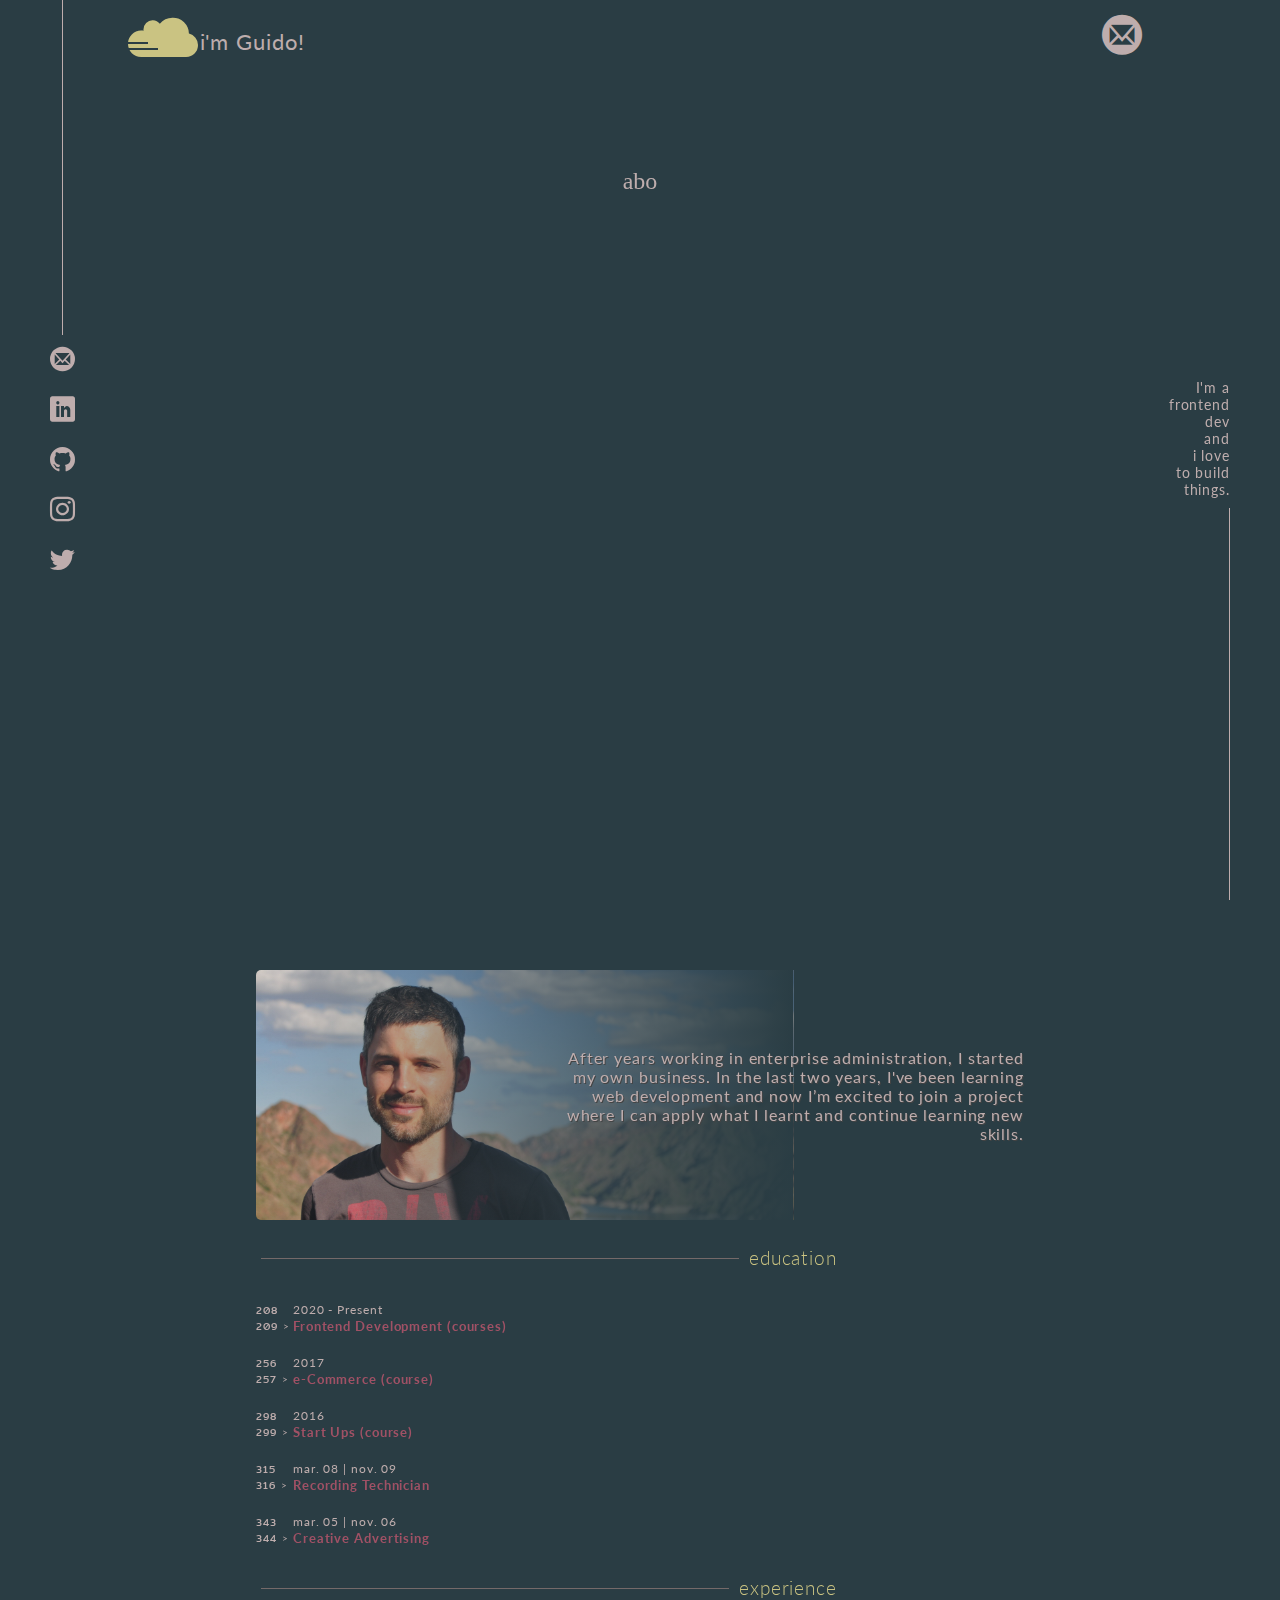
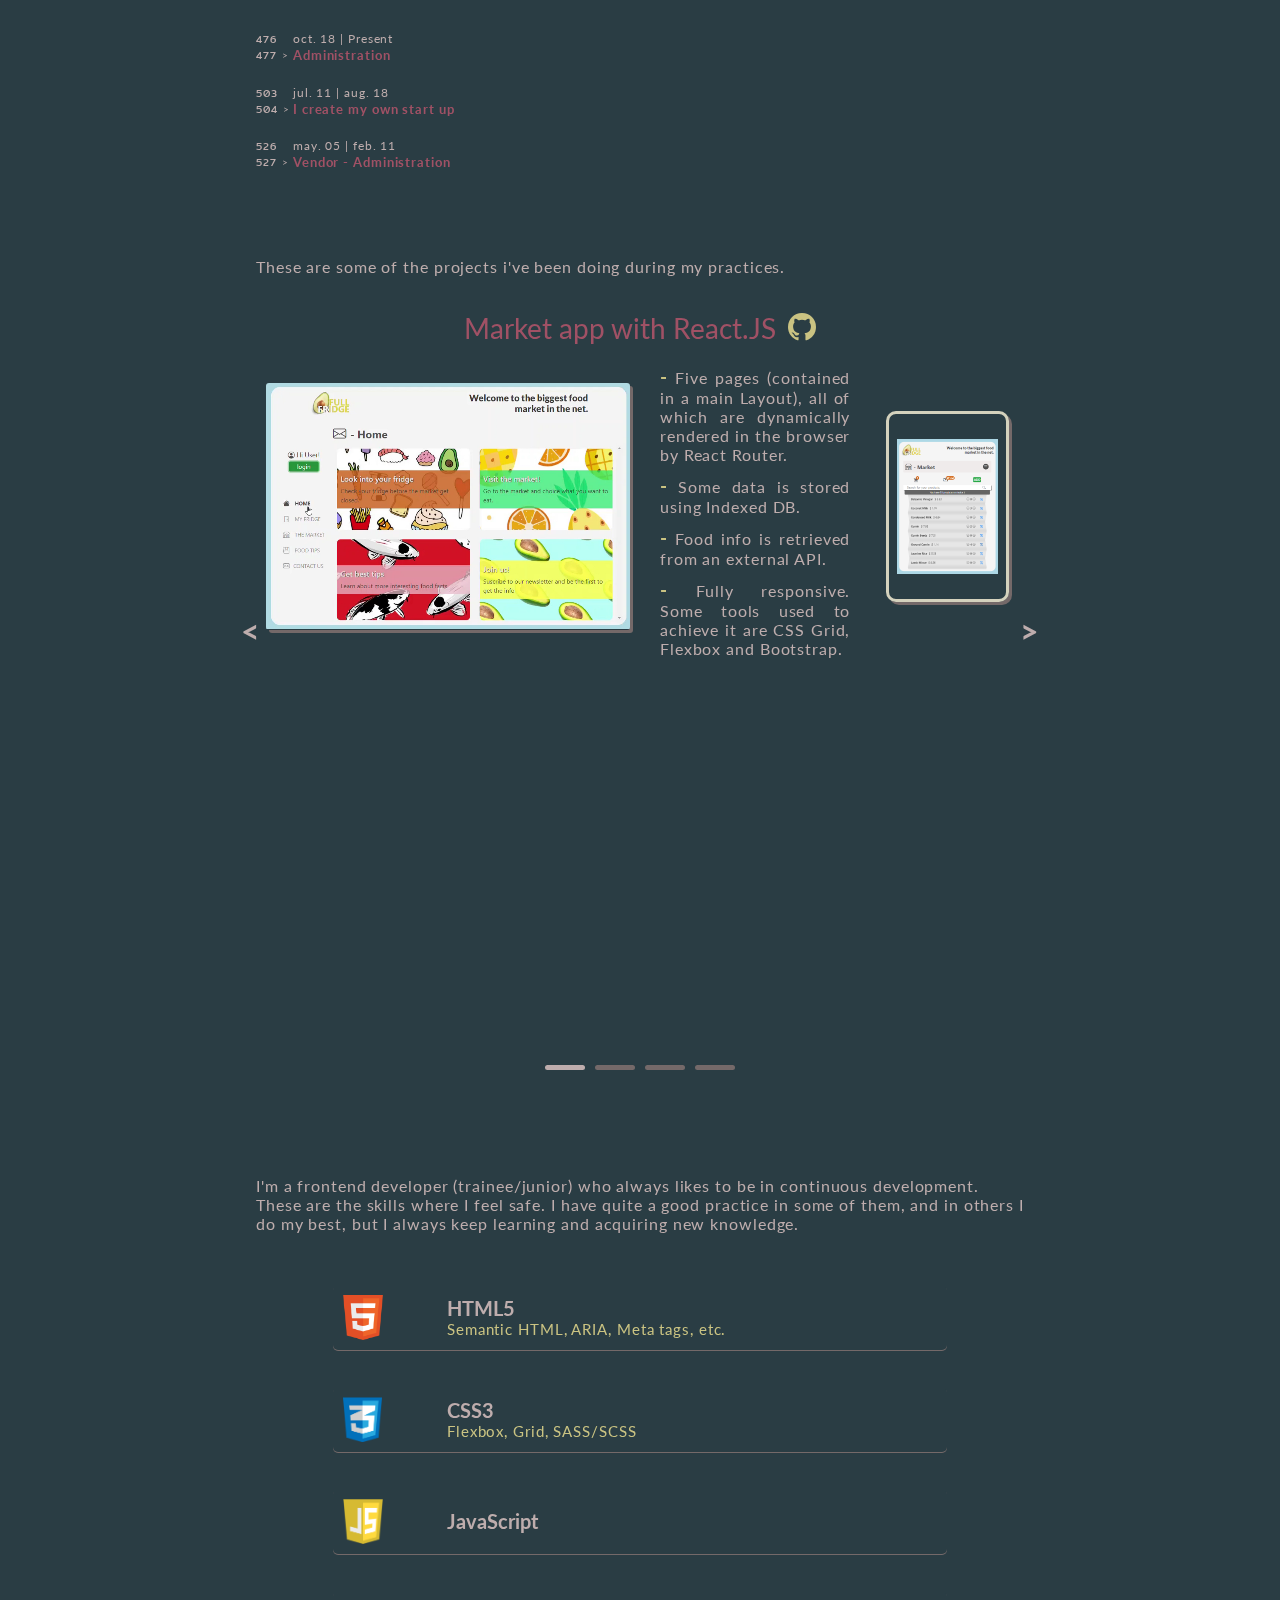
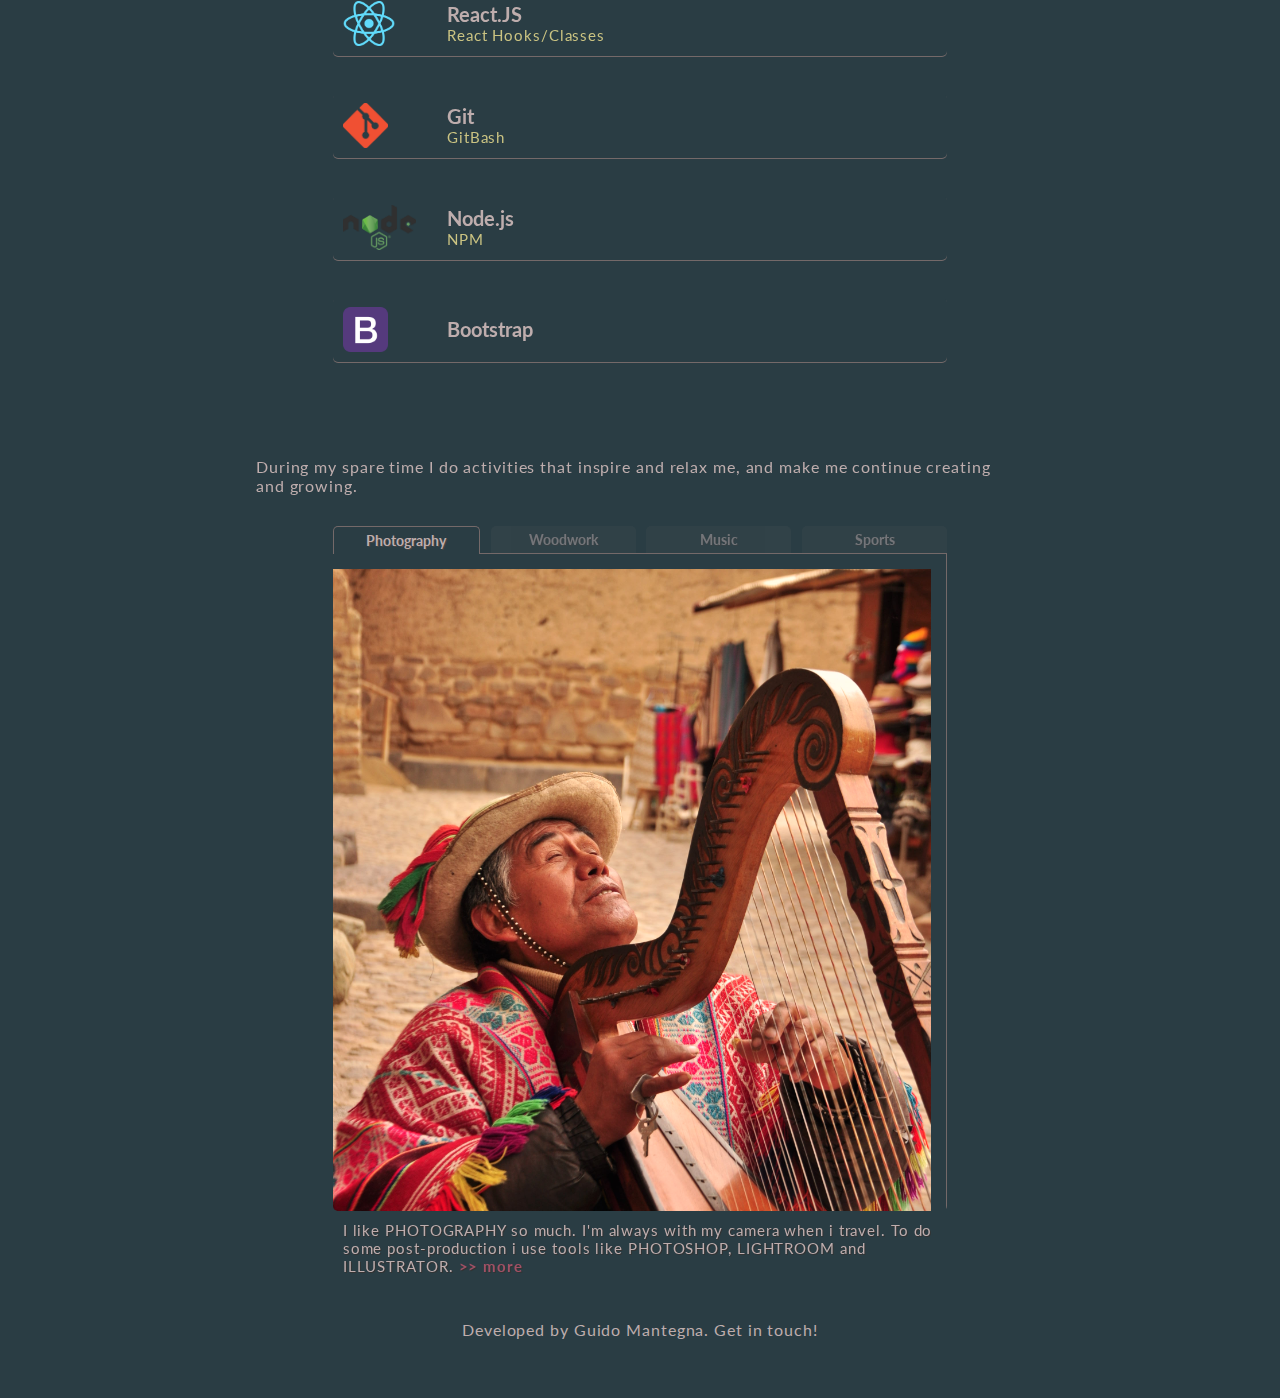
==== index.html @ a502fd14 "reordered files" ====
<!DOCTYPE html>
<html lang="en">
<head>
    <meta charset="UTF-8">
    <meta http-equiv="X-UA-Compatible" content="IE=edge">
    <meta name="viewport" content="width=device-width, initial-scale=1.0">
    <title>Guido Mantegna</title>
    <link rel="preconnect" href="https://fonts.gstatic.com">
    <link href="https://fonts.googleapis.com/css2?family=Lato:ital,wght@0,100;0,300;0,400;0,900;1,100;1,300;1,400;1,900&display=swap" rel="stylesheet">
    <link rel="preconnect" href="https://fonts.gstatic.com">
    <link href="https://fonts.googleapis.com/css2?family=Mitr:wght@300&display=swap" rel="stylesheet">
    <link rel="stylesheet" href="src/styles/main.css">
    <link rel="stylesheet" href="src/styles/about.css">
    <link rel="stylesheet" href="src/styles/works.css">
    <link rel="stylesheet" href="src/styles/skills.css">
    <link rel="stylesheet" href="src/styles/others.css">
    <link rel="stylesheet" href="src/styles/icons-style.css">
</head>

<body>

<!-- LEFT SIDEBAR -->
    <div class="left-sidebar">
        <div class="sidebar-line"></div>
        <a href="mailto:mantegnaguido@gmail.com" target="_blank"><i class="icon-mail4"></i></a>
        <a href="https://www.linkedin.com/in/guidomantegna/" target="_blank"><i class="icon-linkedin"></i></a>
        <a href="https://github.com/GuidoMantegna" target="_blank"><i class="icon-github"></i></a>
        <a href="https://instagram.com/guidomantegna?igshid=6ggwr0edtp83" target="_blank"><i class="icon-instagram"></i></a>
        <a href="https://twitter.com/guidomantegna"><i class="icon-twitter" target="_blank"></i></a>
    </div>

<!-- RIGHT SIDEBAR -->
    <div class="right-sidebar">
        <p>I'm a<br> frontend<br> dev<br> and<br> i love<br> to build<br> things.</p>
        <div class="sidebar-line"></div>
    </div>

<!-- BURGER MENU -->
    <div class="burguer-menu">
        <a class="burguer-link" href="#home">0. home</a>
        <a class="burguer-link" href="#about">1. about</a>
        <a class="burguer-link" href="#work">2. work</a>
        <a class="burguer-link" href="#skills">3. skills</a>
        <a class="burguer-link" href="#others">4. others</a>
    </div>

<!-- NAVBAR -->
    <nav>
        <a href="#home" class="logo">
            <i class="icon-cloud"></i>
            <p class="greetings">Hi, i'm Guido!</p>
        </a>

        <div class="burguer-btn">
            <div class="burguer-line"></div>
            <div class="burguer-line"></div>
            <div class="burguer-line"></div>
            <div class="burguer-line"></div>
        </div>
        
        <div class="nav-links">
            <a class="nav-link" href="#about"><span>1.</span> about</a>
            <a class="nav-link" href="#work"><span>2.</span> work</span></a>
            <a class="nav-link" href="#skills"><span>3.</span> skills</a>
            <a class="nav-link" href="#others"><span>4.</span> others</a>
        </div>

        <a href="mailto:mantegnaguido@gmail.com" class="nav-contact"><i class="icon-mail4"></i></a>

    </nav>

<!-- MAIN -->
    <section class="home" id="home">
        <div class="section">
            <div class="section-name" data-name="about">
                <p>a</p>
                <p>b</p>
                <p>o</p>
                <p>u</p>
                <p>t</p>
                <p>.</p>
            </div>
            <div class="brief about-brief">
                <h2 class="brief-title"> < hi, i'm Guido > </h2>
                <p class="brief-desc">I'm a frontend developer and I love to build things.I started by building structures for the place I worked in. Then I created two start ups where I was able to learn how to build furniture and bikes. Now I love to build apps.</p>
                <a class="more-link" href="#about">more</a>
            </div>
        </div>
        <div class="section">
            <div class="section-name" data-name="work">
                <p>w</p>
                <p>o</p>
                <p>r</p>
                <p>k</p>
                <p>.</p>
            </div>
            <div class="brief work-brief">
                <h2 class="brief-title"> < know my work > </h2>
                <p class="brief-desc">I made some projects using different technologies I’ve been learning. Check them out!</p>
                <a class="more-link" href="#work">more</a>
            </div>
        </div>
        <div class="section">
            <div class="section-name" data-name="skills">
                <p>s</p>
                <p>k</p>
                <p>i</p>
                <p>l</p>
                <p>l</p>
                <p>s</p>
                <p>.</p>
            </div>
            <div class="brief skills-brief">
                <h2 class="brief-title"> < my skills > </h2>
                <p class="brief-desc">During my learning process I’ve been getting familiar with some technologies. These are some of my current skills, but I will always keep learning new ones.</p>
                <a class="more-link" href="#skills">more</a>
            </div>
        </div>
        <div class="section">
            <div class="section-name" data-name="skills">
                <p>o</p>
                <p>t</p>
                <p>h</p>
                <p>e</p>
                <p>r</p>
                <p>s</p>
                <p>.</p>
            </div>
            <div class="brief others-brief">
                <h2 class="brief-title"> < this is me too > </h2>
                <p class="brief-desc">There’s some other stuff that I also love doing.</p>
                <a class="more-link" href="#others">more</a>
            </div>
        </div>

        <!-- INSTRUCTIONS -->
        <div class="instructions">
            <i class="icon-point-right"></i>
            <p> click or scroll to navigate</p>
        </div>

    </section>

<!-- ABOUT -->
    <section class="content" id="about">

    <div class="about-main-container">

        <div class="section-header">
            <h2><span class="title-num">1.</span> about</h2>
        </div>

        <div class="avatar">
            <p class="about-me">
                After years working in enterprise administration, I started my own business. In the last two years, I've been learning web development and now I’m excited to join a project where I can apply what I learnt and continue learning new skills.
            </p>
        </div>                
        
        <h3 class="education-header"><div></div>education</h3>
        <div class="education">
            <div class="education-date">
                <span class="line-num">208</span>
                <p>2020 - Present</p>
            </div>
            <div class="education-title">
                <span class="line-num">209 <label for="spread">></label></span>
                <h6>Frontend Development (courses)</h6>
            </div>
            <p class="education-brief">PLATZI | ED TEAM | OTHERS - PLATZI | ED TEAM | OTHERS - Programming languages, tools and technologies applied to web development.
            </p>
        </div>
        <div class="education">
            <div class="education-date">
                <span class="line-num">256</span>
                <p>2017</p>
            </div>
            <div class="education-title">
                <span class="line-num">257 <label for="spread">></label></span>
                <h6>e-Commerce (course)</h6>
            </div>
            <p class="education-brief">CHINA RODRIGUEZ - Ecommerce oriented Social network management - Google Adwords, Email Marketing, Facebook, Instagram. Brand creation and target audience.
            </p>
        </div>
        <div class="education">
            <div class="education-date">
                <span class="line-num">298</span>
                <p>2016</p>
            </div>
            <div class="education-title">
                <span class="line-num">299 <label for="spread">></label></span>
                <h6>Start Ups (course)</h6>
            </div>
            <p class="education-brief">RINA DI MAGIO - Contents: Value proposition, sales objectives, financial organization, communication strategy, customers and sales, planning.
            </p>
        </div>
        <div class="education">
            <div class="education-date">
                <span class="line-num">315</span>
                <p>mar. 08 | nov. 09</p>
            </div>
            <div class="education-title">
                <span class="line-num">316 <label for="spread">></label></span>
                <h6>Recording Technician</h6>
            </div>
            <p class="education-brief">TECSON - Graduado en la carrera de Técnico en grabación y post-producción musical.</p>
        </div>
        <div class="education">
            <div class="education-date">
                <span class="line-num">343</span>
                <p>mar. 05 | nov. 06</p>
            </div>
            <div class="education-title">
                <span class="line-num">344 <label for="spread">></label></span>
                <h6>Creative Advertising</h6>
            </div>
            <p class="education-brief">E.S. CREATIVOS PUB. - Graduado en la carrera de Creativo Publicitario Junior con orientación a la redacción.</p>
        </div>

        <h3 class="education-header"><div></div>experience</h3>
        <div class="education">
            <div class="education-date">
                <span class="line-num">476</span>
                <p>oct. 18 | Present</p>
            </div>
            <div class="education-title">
                <span class="line-num">477 <label for="spread">></label></span>
                <h6>Administration</h6>
            </div>
            <p class="education-brief">LA MARIA AGROP. - Campaign management and control | Commercial agreements and promotions with agronomies | Financial monitoring and management | Current accounts.</p>
        </div>
        <div class="education">
            <div class="education-date">
                <span class="line-num">503</span>
                <p>jul. 11 | aug. 18</p>
            </div>
            <div class="education-title">
                <span class="line-num">504 <label for="spread">></label></span>
                <h6>I create my own start up</h6>
            </div>
            <p class="education-brief">CHICHA MORADA - Design and decoration. Company that developed for 7 years and had two public facing stores, e-commerce platforms, and manufactured own objects.</p>
        </div>
        <div class="education">
            <div class="education-date">
                <span class="line-num">526</span>
                <p>may. 05 | feb. 11</p>
            </div>
            <div class="education-title">
                <span class="line-num">527 <label for="spread">></label></span>
                <h6>Vendor - Administration</h6>
            </div>
            <p class="education-brief">ELECTRO BUENOS AIRES - ELECTRO BUENOS AIRES - Checking account management | Supplier relations | Stock control | Sales and personalized client care.</p>
        </div>

    </div>

    </section>

<!-- WORK -->
    <section class="content" id="work">
        <div class="work-main-container">
            
            <div class="section-header">
                <h2><span class="title-num">2.</span> work</h2>
                <p>These are some of the projects i've been doing during my practices.</p>
            </div>

            <label for="rewind" class="rew" data-action="rew"><</label>

            <div class="work-slide">

                <div class="work-item-container current-item">

                    <h2 class="work-title">Market app with React.JS
                        <a href="https://github.com/GuidoMantegna/React-with-Hooks" target="_blank"><i class="icon-github project-link"></i></a>
                    </h2>
                    <video class="project-video" src="/src/images/Full Fridge.mp4" autoplay loop muted></video>
                
                    <div class="work-desc">
                        <p><span class="hyphen">-</span> Five pages (contained in a main Layout), all of which are dynamically rendered in the browser by React Router.</p>
                        <p><span class="hyphen">-</span> Some data is stored using Indexed DB.</p>
                        <p><span class="hyphen">-</span> Food info is retrieved from an external API.</p>
                        <p><span class="hyphen">-</span> Fully responsive. Some tools used to achieve it are CSS Grid, Flexbox and Bootstrap.</p>
                    </div>
                
                    <img class="small-portrait" src="/src/images/full-fridge-small-portrait.png" alt="">

                </div>

                <div class="work-item-container work-item-next">
                    
                    <h2 class="work-title">Mercado Libre's POC with Bootstrap
                        <a href="https://github.com/GuidoMantegna/Bootstrap-Project" target="_blank"><i class="icon-github project-link"></i></a>
                    </h2>
                    <video class="project-video" src="/src/images/mercado-libre.mp4" autoplay loop muted></video>
                
                    <div class="work-desc">
                        <p><span class="hyphen">-</span> Design, dropdowns, burger menu and other stuff were made with Bootstrap tools.</p>
                        <p><span class="hyphen">-</span> This page section is responsive from 385px viewport width.</p>
                    </div>

                    <img class="small-portrait" src="/src/images/mercado-libre-small-portrait.png" alt="">

                </div>

                <div class="work-item-container work-item-next">
   
                    <h2 class="work-title">30 Vanilla JS Challenge
                        <a href="https://github.com/GuidoMantegna/JS-Challenge" target="_blank"><i class="icon-github project-link"></i></a>
                    </h2>
                    <div class="js-challenge">
                        <video src="/src/images/Stripe Follow.mp4" autoplay loop muted></video>
                        <video src="/src/images/CSS Variables + JS.mp4" autoplay loop muted></video>
                    </div>

                    <div class="work-desc">
                        <p><span class="hyphen">-</span> This is the result of a 30 Day Vanilla JS Coding Challenge.</p>
                        <p><span class="hyphen">-</span> Made with HTML5, CSS3 and all the tools from Vanilla JS (array methods | API fetch | local storage & indexed DB | DOM | speech recognition | canvas | and more).</p>
                    </div>
                    
                    <video class="small-portrait" src="/src/images/js-challenge-small-p.mp4" autoplay loop muted></video>

                </div>

                <div class="work-item-container work-item-prev">

                    <h2 class="work-title">SASS/SCSS SPA
                        <a href="https://github.com/GuidoMantegna/Sass-App" target="_blank"><i class="icon-github project-link"></i></a>
                    </h2>
                    <video class="project-video" src="/src/images/Sass App.mp4" autoplay loop muted></video>
                
                    <div class="work-desc">                        
                        <p><span class="hyphen">-</span> A responsive SPA made with SCSS.</p>
                        <p><span class="hyphen">-</span> Developed with mixins, nesting, variables, extend and other tools.</p>
                    </div>

                    <img class="small-portrait" src="/src/images/sass-app-small-portrait.png" alt="">
                    
                </div>

                <div class="fit-content"></div>
            </div>

            <label for="forward" class="fwd" data-action="fwd">></label>

            <div class="slide-position">
                <div></div> <div></div> <div></div> <div></div>
            </div>

        </div>

    </section>

<!-- SKILLS -->
    <section class="content" id="skills">     
        <div class="skills-main-container">
            <div class="section-header">
                <h2><span class="title-num">3.</span> skills</h2>
                <p>I'm a frontend developer (trainee/junior) who always likes to be in continuous development. These are the skills where I feel safe. I have quite a good practice in some of them, and in others I do my best, but I always keep learning and acquiring new knowledge.</p>
            </div>

            <div class="skill-item">
                <img class="skill-logo" src="/src/images/html.png" alt="">
                <div class="skill-desc">
                    <h6>HTML5</h6>
                    <p>Semantic HTML, ARIA, Meta tags, etc.</p>
                </div>
            </div>
            <div class="skill-item">
                <img class="skill-logo" src="/src/images/css.png" alt="">
                <div class="skill-desc">
                    <h6>CSS3</h6>
                    <p>Flexbox, Grid, SASS/SCSS</p>
                </div>
            </div>
            <div class="skill-item">
                <img class="skill-logo" src="/src/images/js.png" alt="">
                <div class="skill-desc">
                    <h6>JavaScript</h6>
                </div>
            </div>
            <div class="skill-item">
                <img class="skill-logo" src="/src/images/react.png" alt="">
                <div class="skill-desc">
                    <h6>React.JS</h6>
                    <p>React Hooks/Classes</p>
                </div>
            </div>
            <div class="skill-item">
                <img class="skill-logo" src="/src/images/git.png" alt="">
                <div class="skill-desc">
                    <h6>Git</h6>
                    <p>GitBash</p>
                </div>
            </div>
            <div class="skill-item">
                <img class="skill-logo" src="/src/images/node.png" alt="">
                <div class="skill-desc">
                    <h6>Node.js</h6>
                    <p>NPM</p>
                </div>
            </div>
            <div class="skill-item">
                <img class="skill-logo" src="/src/images/bootstrap.png" alt="">
                <div class="skill-desc">
                    <h6>Bootstrap</h6>
                    <p></p>
                </div>
            </div>
    
        </div>
    </section>

<!-- OTHERS -->
    <section class="content" id="others">

        <div class="others-main-container">
            <div class="section-header">
                <h2><span class="title-num">4.</span> others</h2>
                <p>During my spare time I do activities that inspire and relax me, and make me continue creating and growing.</p>
            </div>

            <div class="others-content">
                <div class="others-tags">
                    <label class="selected-tag" for="photography">Photography</label>
                    <label class="no-selected-tag" for="woodwork">Woodwork</label>
                    <label class="no-selected-tag" for="music">Music</label>
                    <label class="no-selected-tag" for="sports">Sports</label>
                </div>

                <div class="others-img ph-img selected-img">
                    <div></div>
                </div>
                <div class="others-img wood-img no-selected-img">
                    <div></div>
                </div>
                <div class="others-img music-img no-selected-img">
                    <div></div>
                </div>
                <div class="others-img sports-img no-selected-img">
                    <div></div>
                </div>

                <p class="hobby-brief selected-brief">
                    I like PHOTOGRAPHY so much. I'm always with my camera when i travel. To do some post-production i use tools like PHOTOSHOP, LIGHTROOM and ILLUSTRATOR.
                    <a href="https://instagram.com/guidomantegna?igshid=6ggwr0edtp83" target="_blank"> >> more</a>
                </p>
                <p class="hobby-brief no-selected-brief">
                    WOODWORK and building things is something that i love. In the past, it was part of my work. Now it's a way to continue creating.
                    <a href="https://www.instagram.com/losviajesdechicha/?igshid=1137lb4cy4vtu" target="_blank"> >> more</a>
                </p>
                <p class="hobby-brief no-selected-brief">
                    I've played GUITAR since i was twelve. I was part of differents bands and i studied music production. Now i enjoy making music with GARAGE BAND.
                </p>
                <p class="hobby-brief no-selected-brief">
                    BIKING and SWIMMING are my passions, and they allow me to relax and get away. I also like to <span>RESTORE OLD BIKES</span>.
                    <a href="https://instagram.com/guidobicis?igshid=r2ia7ud4heby" target="_blank"> >> more</a>
                </p>
            </div>

        </div>

    </section>

<!-- FOOTER -->
    <footer id="footer">
        <p class="footer-p">Developed by Guido Mantegna. Get in touch!</p>
        <div class="footer-links">
            <a href="mailto:mantegnaguido@gmail.com"><i class="icon-mail4"></i></a>
            <a href="https://www.linkedin.com/in/guidomantegna/" target="_blank"><i class="icon-linkedin"></i></a>
            <a href="https://github.com/GuidoMantegna" target="_blank"><i class="icon-github"></i></a>
            <a href="https://instagram.com/guidomantegna?igshid=6ggwr0edtp83" target="_blank"><i class="icon-instagram"></i></a>
            <a href="https://twitter.com/guidomantegna"><i class="icon-twitter" target="_blank"></i></a>
        </div>
    </footer>

    <script src="src/script.js"></script>
</body>
</html>
---- src/styles/main.css ----
/* Z-INDEX
    .burguer-btn 3
    .burguer-menu 2
    .nav 2
    .greetings -1
    .logo-before/after 1
    .section-name 4
    .about-me 1
*/

:root {
    --main-back-color: rgb(42, 61, 68);
    --main-back-color-deg: rgba(42, 61, 68, .6);
    --text-color: rgb(190, 173, 173);
    --text-color-dark: rgb(116, 105, 105);
    --color-1: rgb(202, 195, 130);
    --color-2: rgb(160, 81, 101);
    --p-letter-spacing: .9px;
    --p-line-height: 20px;
    scroll-behavior: smooth;
}

* {
    font-family: "Lato", sans-serif;
    color: var(--text-color);
}
a {
    text-decoration: none;
}
a:active {
    color: var(--text-color);
}
h1, h2, p {
    margin: 0;
}
h1 {
    text-align: center;
}
body {
    margin: 0;
    background: var(--main-back-color);
    padding: 0 25px;
}

/* LEFT SIDEBAR */
.left-sidebar {
    position: fixed;
    height: 65%;
    left: 15px;
    display: none;
    flex-direction: column;
    align-items: center;
    transform: translateY(-100%);
    transition: transform 4s ease-out;
}

.left-sidebar > a {
    font-size: 25px;
    flex: 0 1 auto;
    margin: 10px 0;
}

/* RIGHT SIDEBAR */
.right-sidebar {
    position: fixed;
    right: 15px;
    bottom: 0;
    height: 59%;
    z-index: -1;
    display: none;
    flex-direction: column;
    justify-content: flex-end;
    align-items: flex-end;
    transform: translateY(100%);
    transition: transform 2s ease-out;
}

.right-sidebar > p {
    letter-spacing: var(--p-letter-spacing);
    font-size: 14px;
    text-align: end;
    padding: 10px 0;
}

.sidebar-line {
    width: 1px;
    flex: 1 1 auto;
    background-color: var(--text-color);
}

/* BURGUER BUTTON */
.burguer-btn {
    width: 50px;
    height: 50px;
    padding: 10px;
    box-sizing: border-box;
    border-radius: 15px;
    overflow: hidden;
    position: relative;
    z-index: 3;
    display: flex;
    flex-direction: column;
    justify-content: space-around;
    align-items: flex-end;
}

.burguer-line {
    height: 5px;
    background-color: var(--color-1);
    transition: transform .3s; 
}

.burguer-line:nth-child(1) {
    width: 100%;
}
.burguer-line:nth-child(2) {
    width: 80%;
}
.burguer-line:nth-child(3) {
    width: 60%;
}
.burguer-line:nth-child(4) {
    position: absolute;
    width: 0;
    top: 23px;
}

/* BURGUER MENU */
.burguer-menu {
    background-color: var(--text-color-dark);
    opacity: .95;
    width: 100%;
    position: fixed;
    z-index: 3;
    right: 0;
    display: flex;
    flex-direction: column;
    justify-content: center;
    transform: translateX(130%);
    transition: all .3s;
}

.burguer-link {
    font-family: 'Times New Roman', Times, serif;
    font-size: 1.2em;
    letter-spacing: var(--p-letter-spacing);
    margin: 5% 20%;
    cursor: pointer;
}

/* NAVBAR */
nav {
    background-color: var(--main-back-color);
    display: flex;
    justify-content: space-between;
    align-items: center;
    position: fixed;
    right: 15px;
    left: 15px;
    z-index: 2;
    overflow: hidden;
    transition: all .3s;
}

.nav-contact {
    display: none;
    transform: translateY(120%);
    transition: transform 6s ease-in;
    color: var(--link-color);
    font-size: 40px;
    margin-right: 10px;
    margin-left: 20px;
}
.nav-contact > i {
    color: var(--color-1);
    transition: all 6s ease-in;
}

/* LOGO */
.greetings {
    letter-spacing: var(--p-letter-spacing);
    font-size: 18px;
    position: absolute;
    z-index: -1;
    bottom: 10px;
    left: 23px;
}

.logo {
    position: relative;
    width: 150px;
    overflow: hidden;
}

.logo::after,
.logo::before {
    content: "";
    display: block;
    position: absolute;
    background-color: var(--main-back-color);
    height: 2px;
    z-index: 1;
    animation: cloudEffect 10s infinite ease-in-out;
}

.logo::before {
    bottom: 20px;
    width: 20px;
}

.logo::after {
    bottom: 15px;
    width: 30px;
}

@keyframes cloudEffect {
    50% {transform: translateX(500%);}
}

.icon-cloud {
    color: var(--color-1);
    font-size: 50px;
    animation: cloud 6s infinite;
}

@keyframes cloud {
    50% {opacity: .5}
}

/* NAVBAR LINKS */
.nav-links {
    font-family: 'Times New Roman', Times, serif;
    display: none;
    flex-grow: 1;
    justify-content: flex-end;
}

.nav-link {
    margin-left: 20px;
}

.nav-link > span {
    font-family: 'Times New Roman', Times, serif;
    color: var(--color-2)
}

/* INSTRUCTIONS */
.instructions {
    opacity: 0;
    display: flex;
    justify-content: center;
    align-items: center;
    position: absolute;
    z-index: -1;
    right: 0;
    bottom: 0;
    width: 100vh;
    transform: rotate(90deg);
    transform-origin: right;
    transition: opacity .5s;
}

.icon-point-right {
    margin-right: 5px;
    animation: movePointer 1s 9s 3;
}
@keyframes movePointer {
    50% {
        transform: translateX(-10px)
    }
}

/* HOME */
.home {
    height: 100vh;
    display: flex;
    flex-direction: column;
    position: relative;
    box-sizing: border-box;
    padding-top: 10vh;
    padding-bottom: 10vh;
}

.section {
    flex: 1 1 0;
    transition: flex-grow 2s cubic-bezier(0.68, -0.6, 0.32, 1.6);
    display: flex;
    flex-direction: column;
    justify-content: center;
    align-items: center;
    overflow: hidden;
    position: relative;
}

.section-name { 
    position: absolute;
    z-index: 1;
    height: 35px;
    width: 100px;
    display: flex;
    justify-content: center;
    cursor: pointer;
    font-size: 18px;
}

.section-name > p {
    font-family: 'Times New Roman', Times, serif;
    display: none;
}

.brief-title {
    color: var(--color-2);
    margin-bottom: 20px;
    transform: translateY(-100vh);
    transition: all 1s ease-out;
}
.brief-desc {
    letter-spacing: var(--p-letter-spacing);
    line-height: var(--p-line-height);
    font-size: .9em;
    overflow: hidden;
    transform: translateY(100vh);
    transition: transform 1s;
}

.brief {
    padding: 30px;
    opacity: 0;
    min-width: 80%;
    min-height: 80%;
    display: flex;
    flex-direction: column;
    justify-content: center;
    transition: opacity 1s ease-in;
    position: relative;
}

.about-brief {
    background: linear-gradient(to top, var(--main-back-color), var(--main-back-color-deg), var(--main-back-color)), url(/src/images/Guido-Mantegna-2.JPG);
    background-size: cover;
    background-position: left;
}
.work-brief {
    background: linear-gradient(to top, var(--main-back-color), var(--main-back-color-deg), var(--main-back-color)), url(/src/images/work.jpeg);
    background-size: cover;
}
.skills-brief {
    background: linear-gradient(to top, var(--main-back-color), var(--main-back-color-deg), var(--main-back-color)), url(/src/images/skills.jpg);
    background-size: cover;
}
.others-brief {
    background: linear-gradient(to top, var(--main-back-color), var(--main-back-color-deg), var(--main-back-color)), url(/src/images/Guido-Mantegna-1.jpeg);
    background-size: cover;
    background-position: right;
}
.more-link {
    color: var(--color-1);
    margin-top: 20px;
    opacity: 0;
    transition: opacity 2s;
}

.content {
    min-height: 100vh;
    box-sizing: border-box;
    display: flex;
    flex-direction: column;
    position: relative;
}

.section-header {
    font-size: 12px;
    margin-bottom: 15px;
    overflow: hidden;
}

.section-header > h2 {
    font-family: 'Times New Roman', Times, serif;
    font-weight: 400;
    margin-bottom: 10px;
    transform: translateX(100%);
    transition: all 1s;
}

.title-num {
    font-family: 'Times New Roman', Times, serif;
    color: var(--color-2);
}

.section-header > p {
    letter-spacing: var(--p-letter-spacing);
}


/* SCROLLBAR */
/* width */
::-webkit-scrollbar {
    width: 7.5px;
  }
/* Track */
::-webkit-scrollbar-track {
background: rgb(50, 50, 50); 
}
/* Handle */
::-webkit-scrollbar-thumb {
background: rgb(116, 110, 93);
border-radius: 5px;
}
/* Handle on hover */
::-webkit-scrollbar-thumb:hover {
background: rgb(116, 105, 74); 
}

/* FOOTER */
footer {
    background-color: var(--main-back-color);
    display: flex;
    flex-direction: column;
    justify-content: space-evenly;
    position: fixed;
    z-index: 2;
    bottom: 0;
    right: 15px;
    left: 15px;
    padding: 5px 0;
    overflow: hidden;
    transition: transform .3s;
}

.footer-links {
    display: flex;
    justify-content: center;
}

.footer-links > a {
    font-size: 20px;
    margin: 0 10px;
    transform: translateY(100px);
    transition: transform .5s;
}

.footer-p {
    letter-spacing: var(--p-letter-spacing);
    font-size: 12px;
    text-align: center;
    margin-bottom: 5px;
}

@media screen and (min-width: 375px) {
    .section-name {
        font-size: 20px;
    }
    .footer-p {
        font-size: 14px;
    }
    .footer-links > a {
        font-size: 22px;
    }
}
@media screen and (max-height: 500px) {
    .left-sidebar {
        height: 75%;
    }
    .left-sidebar > a {
        margin: 5px 0;
    }
    .burguer-link {
        margin: 1% 5%;
    }
}

@media screen and (min-width: 576px) {
    nav, footer {
        right: 10%;
        left: 10%;
    }
    body {
        padding: 0 15%;
    }
}

@media screen and (min-width: 768px){
    /* LOGO */
    .logo {
        width: 195px;
    }
    .logo::before {
        bottom: 26px;
    }
    .logo::after {
        bottom: 20px;
    }
    .icon-cloud {
        font-size: 70px;
    }
    .burguer-menu {
        width: auto;
        left: 15%;
        right: 15%;
        bottom: 0;
        border-top-left-radius: 10px;
        border-top-right-radius: 10px;
    }
    .burguer-link {
        font-size: 1.5em;
    }
    .greetings {
        font-size: 22px;
        bottom: 15px;
        left: 35px;
    }

    /* LEFT SIDEBAR */
    .left-sidebar {
        display: flex;
        left: 30px;
    }
    /* RIGHT SIDEBAR */
    .right-sidebar {
        display: flex;
        right: 30px;
    }

    /* HOME */
    .home {
        padding-bottom: 5vh;
    }
    .section-name {
        font-size: 1.5em;
    }
    .about-brief {
        background: linear-gradient(to right, var(--main-back-color), var(--main-back-color-deg), var(--main-back-color)), url(/src/images/Guido-Mantegna-2.JPG);
        background-size: cover;
        background-position: left;
    }
    .work-brief {
        background: linear-gradient(to right, var(--main-back-color), var(--main-back-color-deg), var(--main-back-color)), url(/src/images/work.jpeg);
        background-size: cover;
    }
    .skills-brief {
        background: linear-gradient(to right, var(--main-back-color), var(--main-back-color-deg), var(--main-back-color)), url(/src/images/skills.jpg);
        background-size: cover;
    }
    .others-brief {
        background: linear-gradient(to right, var(--main-back-color), var(--main-back-color-deg), var(--main-back-color)), url(/src/images/Guido-Mantegna-1.jpeg);
        background-size: cover;
        background-position: right;
    }
    .brief {
        height: 100%;
        padding: 0 70px;
    }
    .instructions {
        transform: rotate(0);
        bottom: 10%;
        right: auto;
        width: auto;
    }

    .section-header {
        font-size: 16px;
    }

    footer {
        position: static;
        padding: 20px 0;
    }
    .footer-p {
        font-size: 16px;
        margin-bottom: 5px;
    }
    .footer-links > a {
        font-size: 28px;
    }
}

@media screen and (min-width: 992px) {
    .burguer-btn, .burguer-menu {
        display: none;
    }
    .nav-contact {
        display: flex;
    }
    body {
        padding: 0 20%;
    }
}

@media screen and (min-width: 1200px) {
    .left-sidebar {
        left: 50px;
    }
    .right-sidebar {
        right: 50px;
    }
    .about-brief {
        background-position: inherit;
    }
}
---- src/styles/about.css ----
.about-main-container {
    box-sizing: border-box;
    display: flex;
    flex-direction: column;
    justify-content: space-around;
    flex-grow: 1;
    margin-bottom: 20px;
}

.avatar {
    background-image: linear-gradient(to right, rgba(30, 44, 49, .1), var(--main-back-color)),url(/src/images/Guido-Mantegna-2.JPG);
    background-repeat: no-repeat;
    background-size: cover;
    background-position: top;
    box-sizing: border-box;
    width: 100%;
    height: 200px;
    position: relative;
    display: flex;
    align-items: center;
    border-bottom-left-radius: 5px;
    border-top-left-radius: 5px;
}

.about-me {
    width: 50%;
    letter-spacing: var(--p-letter-spacing);
    font-size: .7em;
    text-align: end;
    text-shadow: 1px 1px rgb(68, 68, 68);
    position: absolute;
    right: 0;
}

.education-header {
    color: var(--color-1);
    letter-spacing: var(--p-letter-spacing);
    display: flex;
    align-items: center;
    margin: 5px;
    text-align: end;
    font-weight: 300;
}
.education-header > div {
    flex-grow: 1;
    background-color: var(--text-color-dark);
    height: 1px;
    margin-right: 10px;
}

.education {
    margin-top: 5px;
    letter-spacing: var(--p-letter-spacing);  
}

.line-num {
    font-family: 'Mitr', sans-serif;
    font-size: 10px;
    min-width: 37px;
}

.education-date {
    display: flex;
}
.education-date > p {
    font-size: .75em;
}
.education-title {
    display: flex;
    width: fit-content;
    
}
.education-title > h6 {
    font-size: .8em;
    color: var(--color-2);
    margin-bottom: 4px;
    margin-top: 0;
    cursor: pointer;
}
.education > p {
    font-size: .75em;
}
.education-brief {
    height: 0;
    opacity: 0;
    overflow: hidden;
    padding-left: 37px;
    transition: opacity .5s;
}

@media screen and (min-width: 576px) {
    .avatar {
        height: 210px;
    }
}
@media screen and (min-width: 768px) {
    .avatar {
        height: 290px;
    }
    .about-me {
        font-size: .9em;
    }
    .education-header {
        width: 75%;
    }
}
@media screen and (min-width: 1200px) {
    .avatar {
        height: 250px;
        background-size: 70%;
        background-position: inherit;
    }
    .about-me {
        width: 60%;
        font-size: 1em;
    }
    .education-header {
        margin: 15px 5px;
    }
}
---- src/styles/works.css ----
.work-main-container {
    box-sizing: border-box;
    display: flex;
    flex-direction: column;
    justify-content: space-around;
    flex-grow: 1;
    position: relative;
    margin: 20px 0;
}

.work-slide {
    display: flex;
    overflow: hidden;
    position: relative;
    width: 100%;
    flex-grow: 1;
    margin-top: 10px;
}

.work-item-container {
    width: 100%;
    height: 100%;
    display: flex;
    flex-direction: column;
    align-items: center;
    box-sizing: border-box;
    transition: all .25s;
    border-radius: 5px;
    padding: 0 10px;
}

.current-item {
    transform: translate(0);
    visibility: initial;
}

.work-item-next,
.work-item-prev {
    visibility: hidden;
    height: fit-content;
    position: absolute;
}

.work-item-prev {
    transform: translateX(-100%);
  }
.work-item-next {
    transform: translateX(100%);
}

.work-title {
    color: var(--color-2);
    font-size: 1.1em;
    font-weight: 400;
    text-align: center;
    width: 100%;
    margin-bottom: 10px;
}

.project-link {
    margin-left: 5px;
    color: var(--color-1);
}

.project-video {
    width: 100%;
    margin: 10px 0;
    box-sizing: border-box;
    border-radius: 3px;
    box-shadow: 3px 3px var(--text-color-dark);
}

.js-challenge {
    padding: 0 25px;
    box-sizing: border-box;
    justify-self: center;
}

.js-challenge > video {
    width: 100%;
    border-radius: 3px;
    box-shadow: 3px 3px var(--text-color-dark);
}

.js-challenge > video:nth-child(2) {
    margin-top: 5px;
}

.work-desc {
    border-radius: 3px;
    padding: 5px 20px;
    position: relative;
}

.work-desc > p {
    font-size: .8em;
    letter-spacing: var(--p-letter-spacing);
    margin-top: 7px;
    text-align: justify;
}

.hyphen {
    color: var(--color-1);
    font-size: 1.2em;
    font-weight: bold;
}

.small-portrait {
    width: 95%;
    box-sizing: border-box;
    padding: 25px 8px;
    border: 3px solid rgba(255, 248, 220, .8);
    box-shadow: 3px 3px var(--text-color-dark);
    border-radius: 10px;
    display: none;
}

.rew, 
.fwd {
    position: absolute;
    font-size: 1.5em;
    font-weight: bold;
    bottom: 50%;
    z-index: 1;
    cursor: pointer;
}

.rew {
    /* display: none; */
    left: -15px;
}

.fwd {
    right: -15px;
}

.slide-position {
    margin: 10px 0;
    display: flex;
    justify-content: center;
    align-items: center;
    width: 100%;
}

.slide-position > div {
    width: 40px;
    height: 5px;
    margin: 0 5px;
    background-color: var(--text-color-dark);
    border-radius: 2.5px;
    transition: all .25s;
}

.slide-position > div:nth-child(1) {
    background-color: var(--text-color);
}

@media screen and (min-width: 375px) {
    .work-title {
        font-size: 1.5em;
        margin-bottom: 20px;
    }
    .work-desc > p {
        font-size: 1em;
        margin-top: 10px;
    }
}

@media screen and (min-width: 425px) {
    .js-challenge {
        padding: 0 55px;
    } 
}

@media screen and (min-width: 768px) {
    .work-item-container {
        display: grid;
        grid-template-columns: 70% 30%;
        grid-template-areas: 
            "title title title"
            "video video video"
            "brief small-p small-p";
    }
    .work-title {
        font-size: 1.75em;
        grid-area: title;
        margin: 10px 0;
        align-self: end;
    }
    .project-video {
        grid-area: video;
        margin: 25px 0;
    }
    .js-challenge {
        margin-bottom: 20px;
        padding: 10px 65px;
        grid-area: video;
    }
    .work-desc {
        padding: 0 20px;
        box-sizing: border-box;
        justify-content: center;
        grid-area: brief;
    }
    .small-portrait {
        display: block;
        grid-area: small-p;
    }
    .rew, .fwd {
        font-size: 2em;
    }
}

@media screen and (min-width: 1200px) {
    .work-item-container {
        padding: 0;
        display: grid;
        grid-template-columns: 50% 30% 20%;
        grid-template-areas: 
            "title title title"
            "video brief small-p";
    }
    .js-challenge {
        display: flex;
        flex-direction: column;
    }

    .project-video {
        width: 95%;
        justify-self: center;
    }
    .small-portrait {
        width: 80%;
        justify-self: center;
    }
}
---- src/styles/skills.css ----
.skills-main-container {
    box-sizing: border-box;
    display: flex;
    flex-direction: column;
    justify-content: space-around;
    flex-grow: 1;
    margin: 20px 0;
}

.skill-item {
    height: 50px;
    padding: 10px;
    border-radius: 5px;
    box-shadow: 0px 1px var(--text-color-dark);
    box-sizing: border-box;
    display: grid;
    grid-template-columns: 15% 85%;
    grid-template-rows: 100%;
    align-items: center;
    position: relative;
    overflow: hidden;
}

.skill-item::after {
    content: '';
    position: absolute;
    height: 100%;
    width: 100%;
    background-color: rgba(255, 235, 205, .1);
    transform: translateY(110%);
    transition: all 1s;
}

.skill-item:hover::after {
    transform: translateY(0);
}

.skill-logo {
    height: 100%;
}

.skill-desc {
    margin-left: 15px;
    font-size: 20px;
}

.skill-desc > h6 {
    margin: 0;
    color: var(--text-color);
    font-size: .8em;
}

.skill-desc > p {
    letter-spacing: var(--p-letter-spacing);
    color: var(--color-1);
    font-size: .6em;
}


@media screen and (min-width: 768px) {
    .skill-item {
        height: 65px;
        width: 80%;
        align-self: center;
    }
    .skill-desc {
        font-size: 25px;
    }
}
---- src/styles/others.css ----
#others {
    margin-bottom: 5%;
}

.others-main-container {
    box-sizing: border-box;
    display: flex;
    flex-direction: column;
    justify-content: space-around;
    flex-grow: 1;
    margin-top: 20px;
    margin-bottom: 15%;
}

.others-content {
    margin: 5px 0;
    flex-grow: 1;
    display: flex;
    flex-direction: column;
    align-items: center;
    font-size: 16px;
}

.others-tags {
    width: 100%;
    display: flex;
    justify-content: space-between;
}

.others-tags > label {
    width: 21%;
    padding: 5px;
    text-shadow: 1px 1px rgb(68, 68, 68);   
    font-size: 0.6em;
    font-weight: bold;
    text-align: center;
    transition: all .25s;
    transform: translateY(1px);
    border-top-right-radius: 5px;
    border-top-left-radius: 5px;
}

.selected-tag {
    background-color: var(--main-back-color);
    border: 1px solid var(--text-color-dark);
    z-index: 1;
    border-bottom: none;
}

.no-selected-tag {
    background-color: rgba(100, 100, 100, .25);
    opacity: .5;
    cursor: pointer;
}

.others-img {
    flex-grow: 1;
    width: 100%;
    min-height: 320px;
    border-bottom-left-radius: 5px;
    border-bottom-right-radius: 5px;
    position: relative;
    box-sizing: border-box;
    border-top: 1px solid var(--text-color-dark);
    border-right: 1px solid var(--text-color-dark);
}

.others-img > div {
    width: 100%;
    border-top: 15px solid var(--main-back-color);
    border-right: 15px solid var(--main-back-color);
}

.selected-img {
    display: flex;
}

.no-selected-img {
    display: none;
}

.ph-img {
    background-image: url('/src/images/photography.JPG');
    background-size: cover;
    background-position: center;    
}
.wood-img {
    background-image: url('/src/images/woodwork-2.jpg');
    background-size: cover;
    background-position: top;
}
.music-img {
    background-image: url('/src/images/music.jpg');
    background-size: cover;
    background-position: center;
}
.sports-img {
    background-image: url('/src/images/bike.jpg');
    background-size: cover;
    background-position: center;
}

.hobby-brief {
    padding: 10px;
    font-size: .75em;
    letter-spacing: var(--p-letter-spacing);
    text-shadow: 1px 1px rgb(51, 51, 51);
}

.hobby-brief > a {
    color: var(--color-2);
    font-weight: bold;
}

.selected-brief {
    display: block;
}

.no-selected-brief {
    display: none;
}

@media screen and (min-width: 375px) {
    .others-tags > label {
        font-size: 0.7em
    }
}

@media screen and (min-width: 576px) {
    .others-tags > label {
        font-size: 0.8em
    }
}

@media screen and (min-width: 768px) {
    #others {
        margin-bottom: 0;
    }
    .others-main-container {
        margin-bottom: 0;
    }
    .others-content {
        margin: 15px 0;
    }
    .others-tags > label {
        font-size: 0.9em;
        width: 22%;
    }
    .hobby-brief {
        font-size: .95em;
    }
    .last-tag {
        margin-bottom: 0;
    }
}

@media screen and (min-width: 1200px) {
    .others-content {
        width: 80%;
        align-self: center;
    }
}
---- src/styles/icons-style.css ----
@font-face {
  font-family: 'icomoon';
  src:  url('/src/fonts/icomoon.eot?5irtn3');
  src:  url('/src/fonts/icomoon.eot?5irtn3#iefix') format('embedded-opentype'),
    url('/src/fonts/icomoon.ttf?5irtn3') format('truetype'),
    url('/src/fonts/icomoon.woff?5irtn3') format('woff'),
    url('/src/fonts/icomoon.svg?5irtn3#icomoon') format('svg');
  font-weight: normal;
  font-style: normal;
  font-display: block;
}

[class^="icon-"], [class*=" icon-"] {
  /* use !important to prevent issues with browser extensions that change fonts */
  font-family: 'icomoon' !important;
  speak: never;
  font-style: normal;
  font-weight: normal;
  font-variant: normal;
  text-transform: none;
  line-height: 1;

  /* Better Font Rendering =========== */
  -webkit-font-smoothing: antialiased;
  -moz-osx-font-smoothing: grayscale;
}

.icon-home3:before {
  content: "\e902";
}
.icon-camera:before {
  content: "\e90f";
}
.icon-headphones:before {
  content: "\e910";
}
.icon-envelop:before {
  content: "\e945";
}
.icon-pushpin:before {
  content: "\e946";
}
.icon-compass:before {
  content: "\e949";
}
.icon-display:before {
  content: "\e956";
}
.icon-laptop:before {
  content: "\e957";
}
.icon-mobile:before {
  content: "\e958";
}
.icon-mobile2:before {
  content: "\e959";
}
.icon-tablet:before {
  content: "\e95a";
}
.icon-wrench:before {
  content: "\e991";
}
.icon-cloud:before {
  content: "\e9c1";
}
.icon-cloud-check:before {
  content: "\e9c4";
}
.icon-point-up:before {
  content: "\ea03";
}
.icon-point-right:before {
  content: "\ea04";
}
.icon-point-down:before {
  content: "\ea05";
}
.icon-point-left:before {
  content: "\ea06";
}
.icon-enter:before {
  content: "\ea13";
}
.icon-exit:before {
  content: "\ea14";
}
.icon-circle-right:before {
  content: "\ea42";
}
.icon-circle-left:before {
  content: "\ea44";
}
.icon-mail4:before {
  content: "\ea86";
}
.icon-instagram:before {
  content: "\ea92";
}
.icon-twitter:before {
  content: "\ea96";
}
.icon-youtube:before {
  content: "\ea9d";
}
.icon-github:before {
  content: "\eab0";
}
.icon-linkedin:before {
  content: "\eac9";
}
.icon-linkedin2:before {
  content: "\eaca";
}
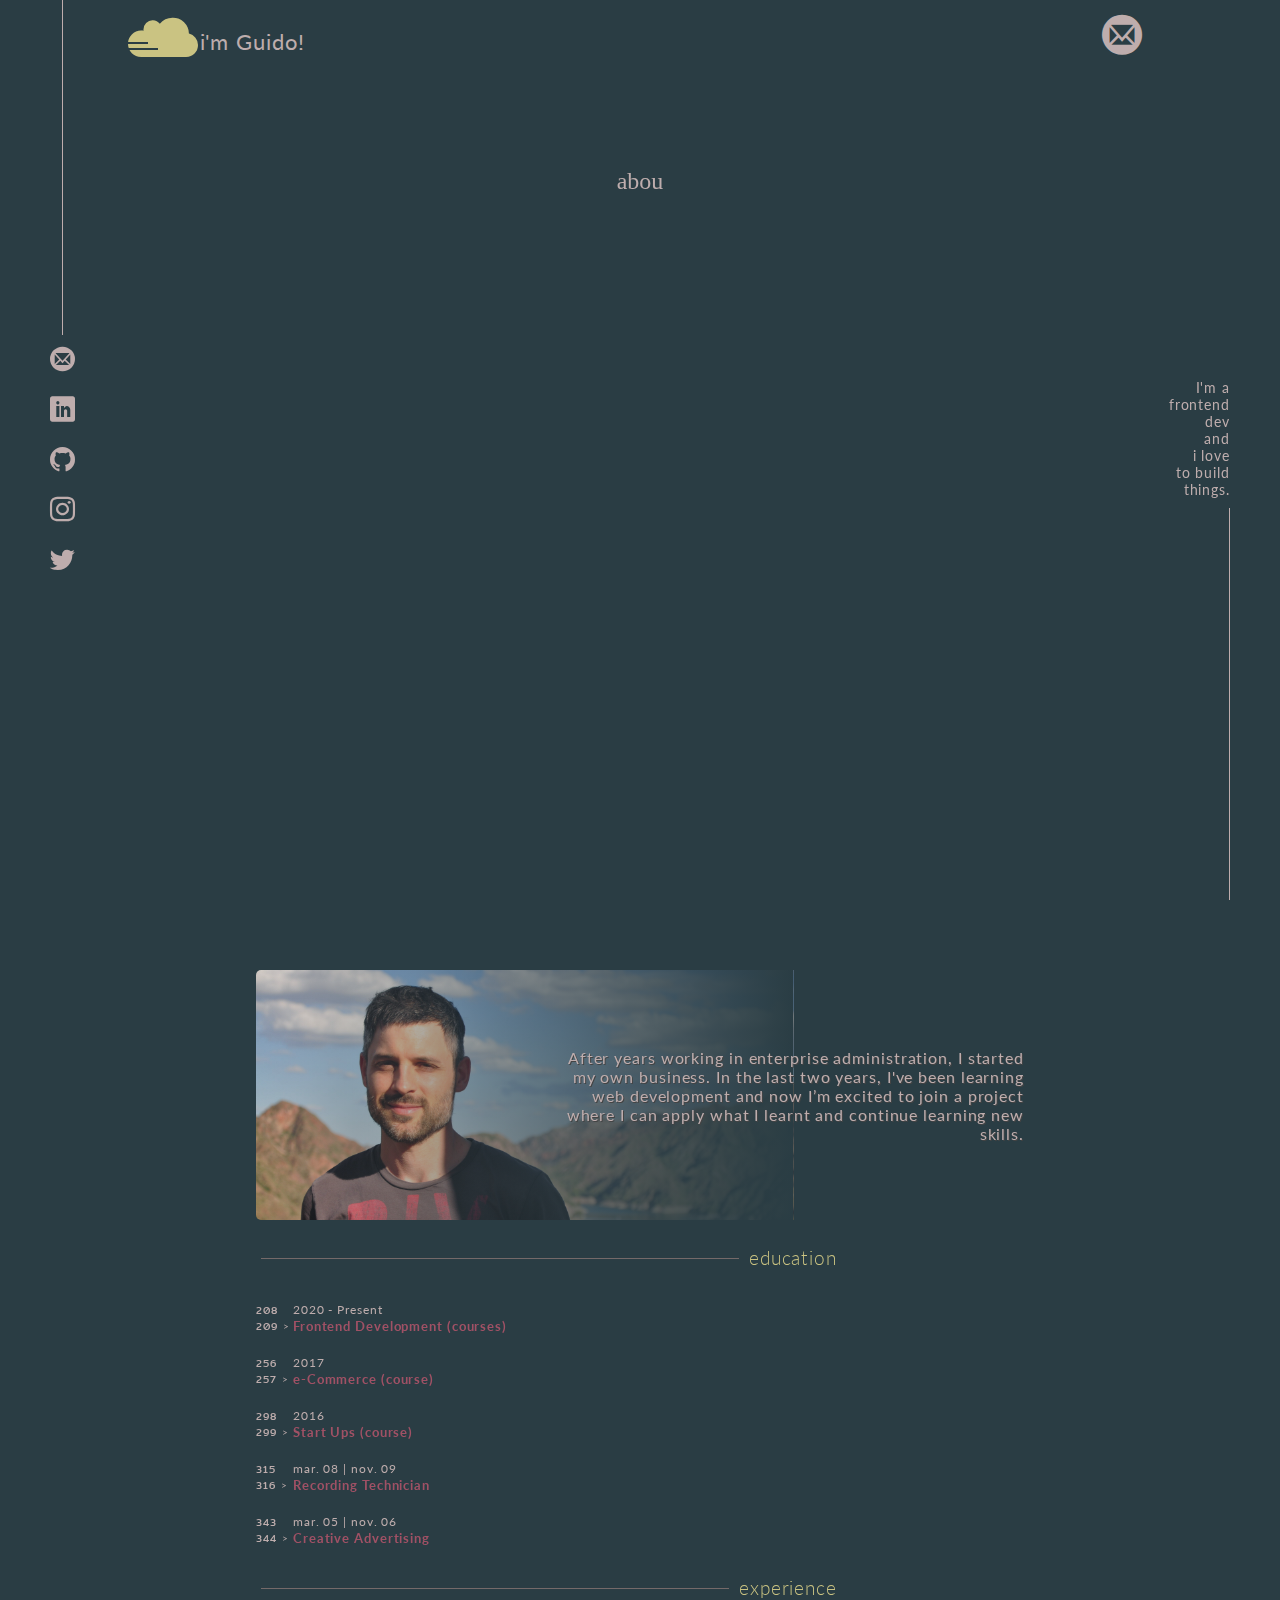
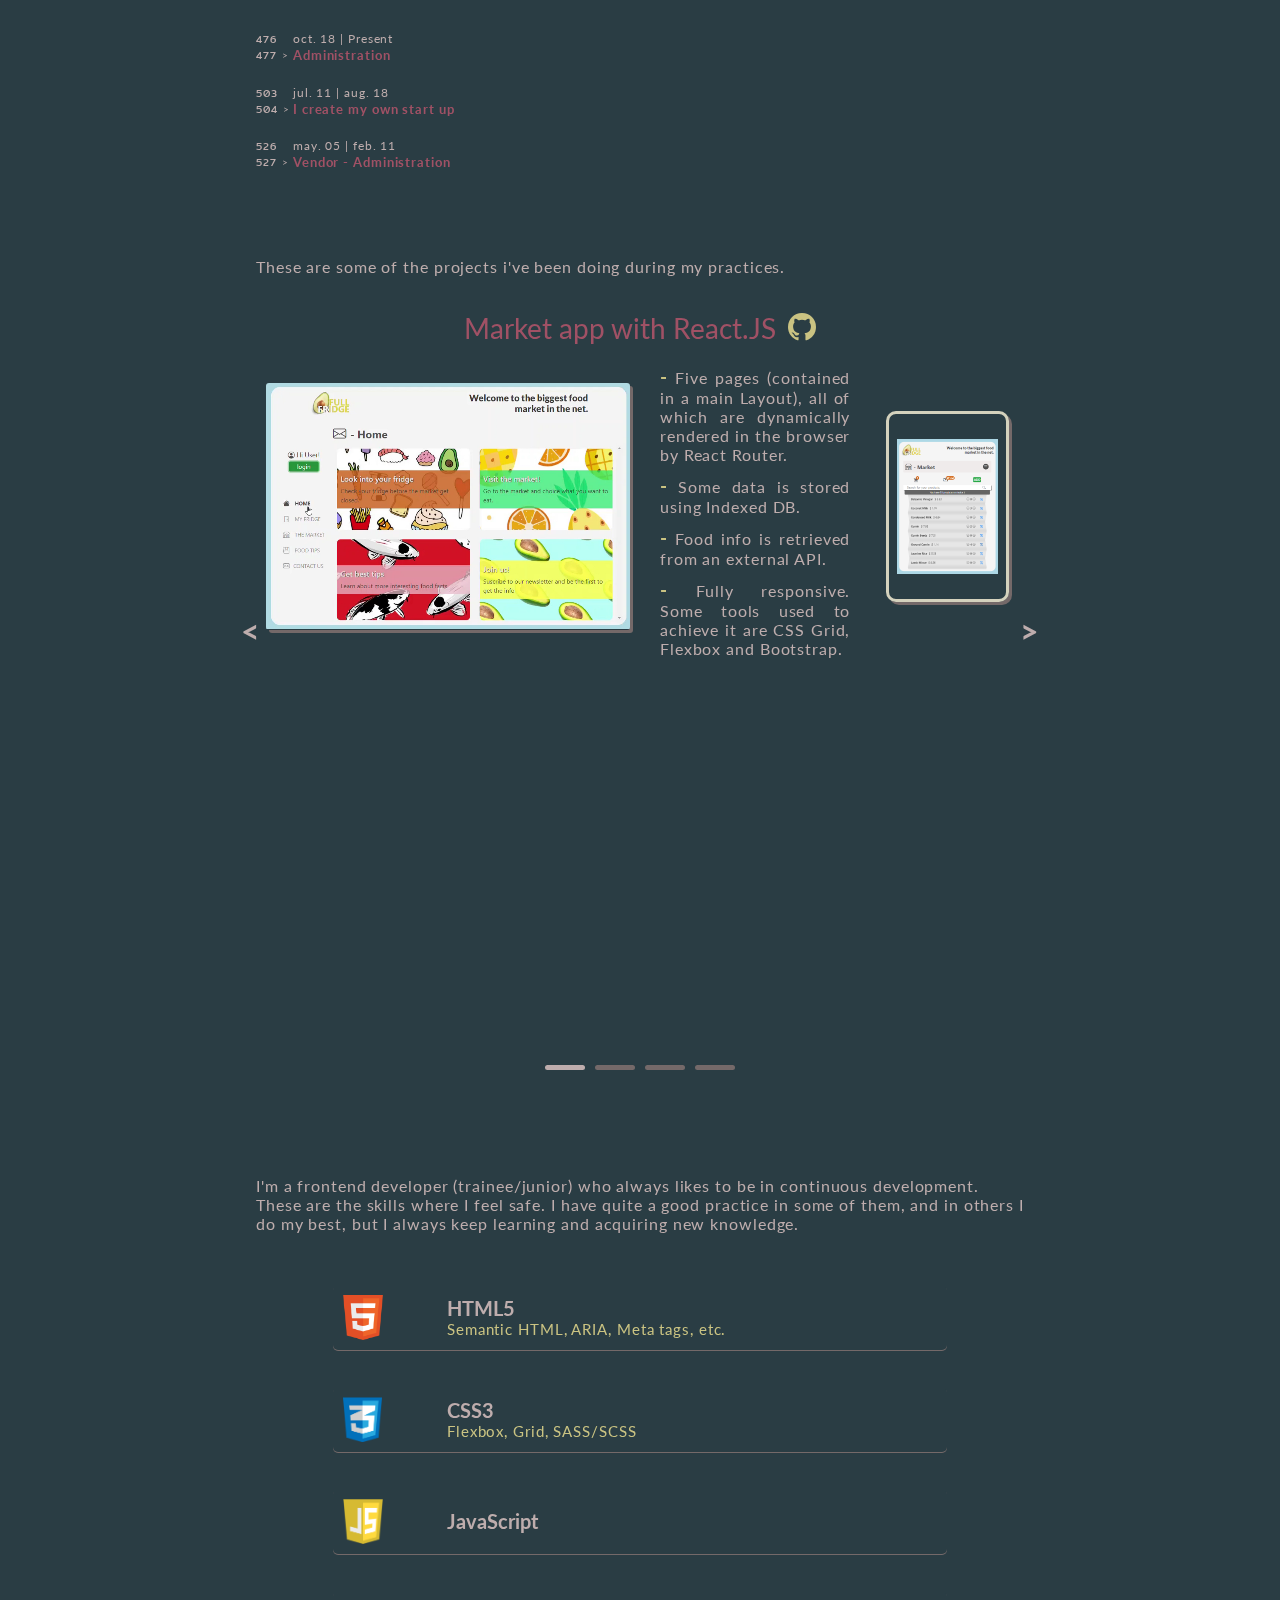
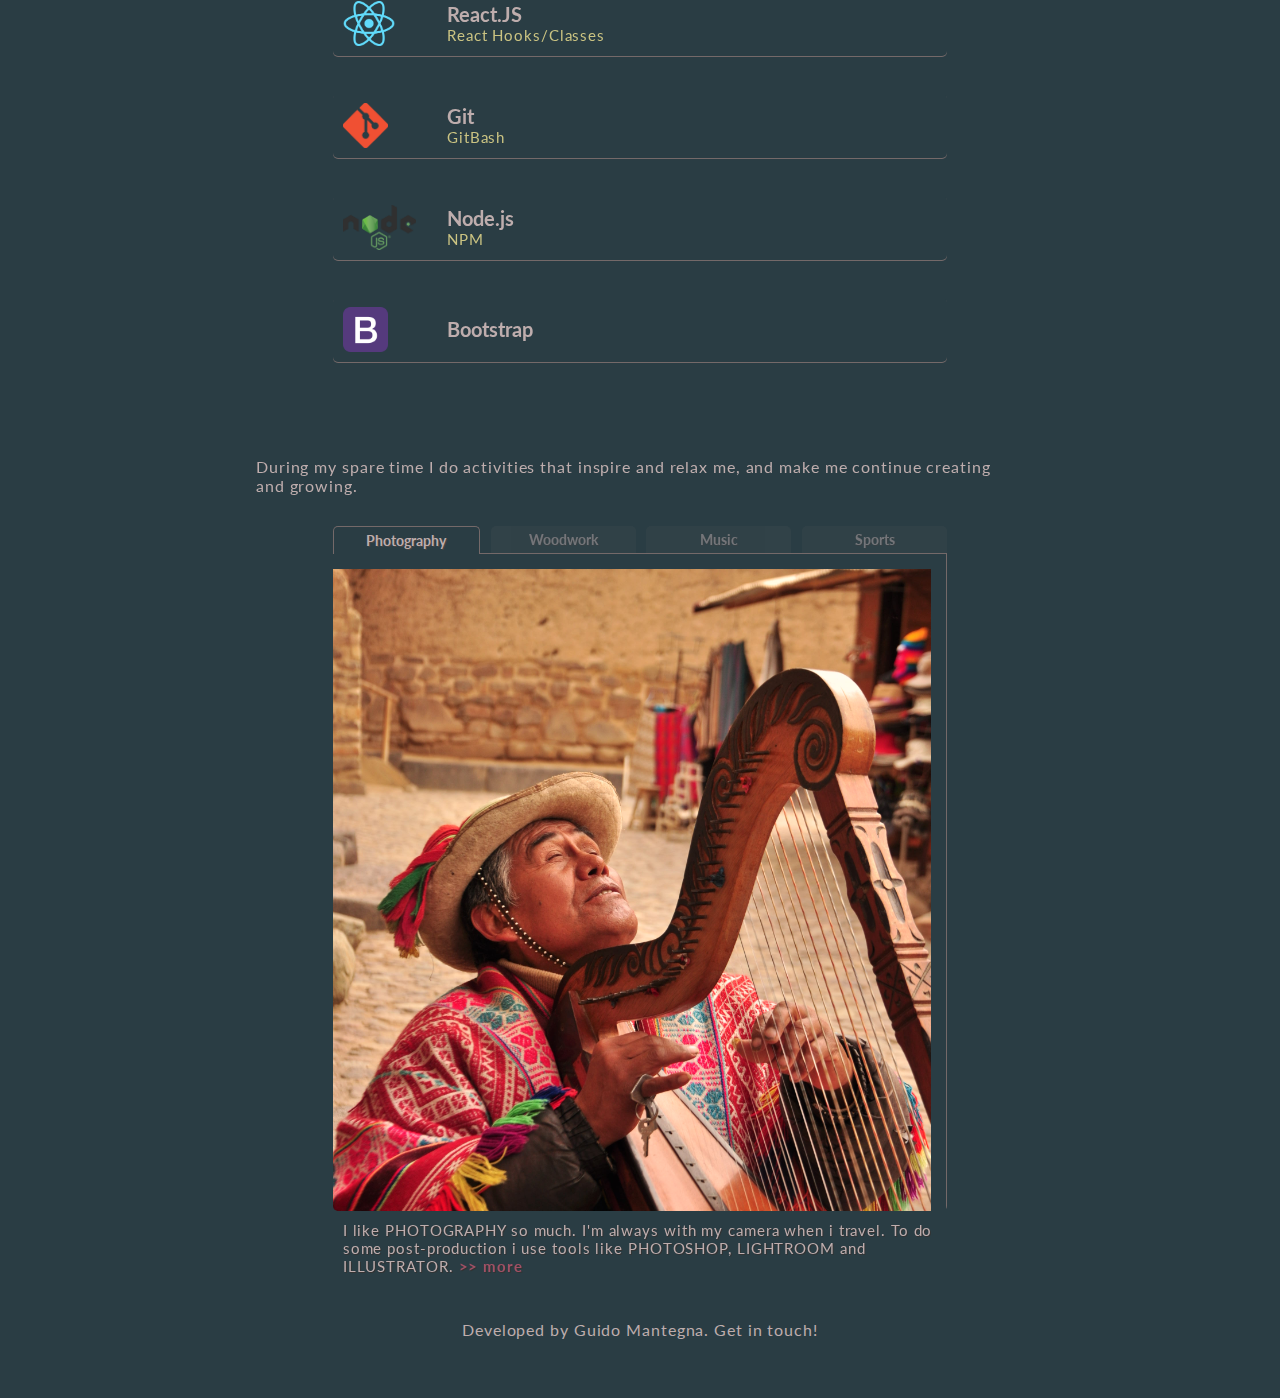
==== commit 78671fb8: "reordered files 3" ====
--- a/index.html
+++ b/index.html
@@ -9,12 +9,12 @@
     <link href="https://fonts.googleapis.com/css2?family=Lato:ital,wght@0,100;0,300;0,400;0,900;1,100;1,300;1,400;1,900&display=swap" rel="stylesheet">
     <link rel="preconnect" href="https://fonts.gstatic.com">
     <link href="https://fonts.googleapis.com/css2?family=Mitr:wght@300&display=swap" rel="stylesheet">
-    <link rel="stylesheet" href="src/styles/main.css">
-    <link rel="stylesheet" href="src/styles/about.css">
-    <link rel="stylesheet" href="src/styles/works.css">
-    <link rel="stylesheet" href="src/styles/skills.css">
-    <link rel="stylesheet" href="src/styles/others.css">
-    <link rel="stylesheet" href="src/styles/icons-style.css">
+    <link rel="stylesheet" href="main.css">
+    <link rel="stylesheet" href="about.css">
+    <link rel="stylesheet" href="works.css">
+    <link rel="stylesheet" href="skills.css">
+    <link rel="stylesheet" href="others.css">
+    <link rel="stylesheet" href="icons-style.css">
 </head>
 
 <body>
@@ -273,7 +273,7 @@
                     <h2 class="work-title">Market app with React.JS
                         <a href="https://github.com/GuidoMantegna/React-with-Hooks" target="_blank"><i class="icon-github project-link"></i></a>
                     </h2>
-                    <video class="project-video" src="/src/images/Full Fridge.mp4" autoplay loop muted></video>
+                    <video class="project-video" src="images/Full Fridge.mp4" autoplay loop muted></video>
                 
                     <div class="work-desc">
                         <p><span class="hyphen">-</span> Five pages (contained in a main Layout), all of which are dynamically rendered in the browser by React Router.</p>
@@ -282,7 +282,7 @@
                         <p><span class="hyphen">-</span> Fully responsive. Some tools used to achieve it are CSS Grid, Flexbox and Bootstrap.</p>
                     </div>
                 
-                    <img class="small-portrait" src="/src/images/full-fridge-small-portrait.png" alt="">
+                    <img class="small-portrait" src="images/full-fridge-small-portrait.png" alt="">
 
                 </div>
 
@@ -291,14 +291,14 @@
                     <h2 class="work-title">Mercado Libre's POC with Bootstrap
                         <a href="https://github.com/GuidoMantegna/Bootstrap-Project" target="_blank"><i class="icon-github project-link"></i></a>
                     </h2>
-                    <video class="project-video" src="/src/images/mercado-libre.mp4" autoplay loop muted></video>
+                    <video class="project-video" src="images/mercado-libre.mp4" autoplay loop muted></video>
                 
                     <div class="work-desc">
                         <p><span class="hyphen">-</span> Design, dropdowns, burger menu and other stuff were made with Bootstrap tools.</p>
                         <p><span class="hyphen">-</span> This page section is responsive from 385px viewport width.</p>
                     </div>
 
-                    <img class="small-portrait" src="/src/images/mercado-libre-small-portrait.png" alt="">
+                    <img class="small-portrait" src="images/mercado-libre-small-portrait.png" alt="">
 
                 </div>
 
@@ -308,8 +308,8 @@
                         <a href="https://github.com/GuidoMantegna/JS-Challenge" target="_blank"><i class="icon-github project-link"></i></a>
                     </h2>
                     <div class="js-challenge">
-                        <video src="/src/images/Stripe Follow.mp4" autoplay loop muted></video>
-                        <video src="/src/images/CSS Variables + JS.mp4" autoplay loop muted></video>
+                        <video src="images/Stripe Follow.mp4" autoplay loop muted></video>
+                        <video src="images/CSS Variables + JS.mp4" autoplay loop muted></video>
                     </div>
 
                     <div class="work-desc">
@@ -317,7 +317,7 @@
                         <p><span class="hyphen">-</span> Made with HTML5, CSS3 and all the tools from Vanilla JS (array methods | API fetch | local storage & indexed DB | DOM | speech recognition | canvas | and more).</p>
                     </div>
                     
-                    <video class="small-portrait" src="/src/images/js-challenge-small-p.mp4" autoplay loop muted></video>
+                    <video class="small-portrait" src="images/js-challenge-small-p.mp4" autoplay loop muted></video>
 
                 </div>
 
@@ -326,14 +326,14 @@
                     <h2 class="work-title">SASS/SCSS SPA
                         <a href="https://github.com/GuidoMantegna/Sass-App" target="_blank"><i class="icon-github project-link"></i></a>
                     </h2>
-                    <video class="project-video" src="/src/images/Sass App.mp4" autoplay loop muted></video>
+                    <video class="project-video" src="images/Sass App.mp4" autoplay loop muted></video>
                 
                     <div class="work-desc">                        
                         <p><span class="hyphen">-</span> A responsive SPA made with SCSS.</p>
                         <p><span class="hyphen">-</span> Developed with mixins, nesting, variables, extend and other tools.</p>
                     </div>
 
-                    <img class="small-portrait" src="/src/images/sass-app-small-portrait.png" alt="">
+                    <img class="small-portrait" src="images/sass-app-small-portrait.png" alt="">
                     
                 </div>
 
@@ -359,48 +359,48 @@
             </div>
 
             <div class="skill-item">
-                <img class="skill-logo" src="/src/images/html.png" alt="">
+                <img class="skill-logo" src="images/html.png" alt="">
                 <div class="skill-desc">
                     <h6>HTML5</h6>
                     <p>Semantic HTML, ARIA, Meta tags, etc.</p>
                 </div>
             </div>
             <div class="skill-item">
-                <img class="skill-logo" src="/src/images/css.png" alt="">
+                <img class="skill-logo" src="images/css.png" alt="">
                 <div class="skill-desc">
                     <h6>CSS3</h6>
                     <p>Flexbox, Grid, SASS/SCSS</p>
                 </div>
             </div>
             <div class="skill-item">
-                <img class="skill-logo" src="/src/images/js.png" alt="">
+                <img class="skill-logo" src="images/js.png" alt="">
                 <div class="skill-desc">
                     <h6>JavaScript</h6>
                 </div>
             </div>
             <div class="skill-item">
-                <img class="skill-logo" src="/src/images/react.png" alt="">
+                <img class="skill-logo" src="images/react.png" alt="">
                 <div class="skill-desc">
                     <h6>React.JS</h6>
                     <p>React Hooks/Classes</p>
                 </div>
             </div>
             <div class="skill-item">
-                <img class="skill-logo" src="/src/images/git.png" alt="">
+                <img class="skill-logo" src="images/git.png" alt="">
                 <div class="skill-desc">
                     <h6>Git</h6>
                     <p>GitBash</p>
                 </div>
             </div>
             <div class="skill-item">
-                <img class="skill-logo" src="/src/images/node.png" alt="">
+                <img class="skill-logo" src="images/node.png" alt="">
                 <div class="skill-desc">
                     <h6>Node.js</h6>
                     <p>NPM</p>
                 </div>
             </div>
             <div class="skill-item">
-                <img class="skill-logo" src="/src/images/bootstrap.png" alt="">
+                <img class="skill-logo" src="images/bootstrap.png" alt="">
                 <div class="skill-desc">
                     <h6>Bootstrap</h6>
                     <p></p>
@@ -473,6 +473,6 @@
         </div>
     </footer>
 
-    <script src="src/script.js"></script>
+    <script src="script.js"></script>
 </body>
 </html>--- a/main.css
+++ b/main.css
@@ -0,0 +1,599 @@
+/* Z-INDEX
+    .burguer-btn 3
+    .burguer-menu 2
+    .nav 2
+    .greetings -1
+    .logo-before/after 1
+    .section-name 4
+    .about-me 1
+*/
+
+:root {
+    --main-back-color: rgb(42, 61, 68);
+    --main-back-color-deg: rgba(42, 61, 68, .6);
+    --text-color: rgb(190, 173, 173);
+    --text-color-dark: rgb(116, 105, 105);
+    --color-1: rgb(202, 195, 130);
+    --color-2: rgb(160, 81, 101);
+    --p-letter-spacing: .9px;
+    --p-line-height: 20px;
+    scroll-behavior: smooth;
+}
+
+* {
+    font-family: "Lato", sans-serif;
+    color: var(--text-color);
+}
+a {
+    text-decoration: none;
+}
+a:active {
+    color: var(--text-color);
+}
+h1, h2, p {
+    margin: 0;
+}
+h1 {
+    text-align: center;
+}
+body {
+    margin: 0;
+    background: var(--main-back-color);
+    padding: 0 25px;
+}
+
+/* LEFT SIDEBAR */
+.left-sidebar {
+    position: fixed;
+    height: 65%;
+    left: 15px;
+    display: none;
+    flex-direction: column;
+    align-items: center;
+    transform: translateY(-100%);
+    transition: transform 4s ease-out;
+}
+
+.left-sidebar > a {
+    font-size: 25px;
+    flex: 0 1 auto;
+    margin: 10px 0;
+}
+
+/* RIGHT SIDEBAR */
+.right-sidebar {
+    position: fixed;
+    right: 15px;
+    bottom: 0;
+    height: 59%;
+    z-index: -1;
+    display: none;
+    flex-direction: column;
+    justify-content: flex-end;
+    align-items: flex-end;
+    transform: translateY(100%);
+    transition: transform 2s ease-out;
+}
+
+.right-sidebar > p {
+    letter-spacing: var(--p-letter-spacing);
+    font-size: 14px;
+    text-align: end;
+    padding: 10px 0;
+}
+
+.sidebar-line {
+    width: 1px;
+    flex: 1 1 auto;
+    background-color: var(--text-color);
+}
+
+/* BURGUER BUTTON */
+.burguer-btn {
+    width: 50px;
+    height: 50px;
+    padding: 10px;
+    box-sizing: border-box;
+    border-radius: 15px;
+    overflow: hidden;
+    position: relative;
+    z-index: 3;
+    display: flex;
+    flex-direction: column;
+    justify-content: space-around;
+    align-items: flex-end;
+}
+
+.burguer-line {
+    height: 5px;
+    background-color: var(--color-1);
+    transition: transform .3s; 
+}
+
+.burguer-line:nth-child(1) {
+    width: 100%;
+}
+.burguer-line:nth-child(2) {
+    width: 80%;
+}
+.burguer-line:nth-child(3) {
+    width: 60%;
+}
+.burguer-line:nth-child(4) {
+    position: absolute;
+    width: 0;
+    top: 23px;
+}
+
+/* BURGUER MENU */
+.burguer-menu {
+    background-color: var(--text-color-dark);
+    opacity: .95;
+    width: 100%;
+    position: fixed;
+    z-index: 3;
+    right: 0;
+    display: flex;
+    flex-direction: column;
+    justify-content: center;
+    transform: translateX(130%);
+    transition: all .3s;
+}
+
+.burguer-link {
+    font-family: 'Times New Roman', Times, serif;
+    font-size: 1.2em;
+    letter-spacing: var(--p-letter-spacing);
+    margin: 5% 20%;
+    cursor: pointer;
+}
+
+/* NAVBAR */
+nav {
+    background-color: var(--main-back-color);
+    display: flex;
+    justify-content: space-between;
+    align-items: center;
+    position: fixed;
+    right: 15px;
+    left: 15px;
+    z-index: 2;
+    overflow: hidden;
+    transition: all .3s;
+}
+
+.nav-contact {
+    display: none;
+    transform: translateY(120%);
+    transition: transform 6s ease-in;
+    color: var(--link-color);
+    font-size: 40px;
+    margin-right: 10px;
+    margin-left: 20px;
+}
+.nav-contact > i {
+    color: var(--color-1);
+    transition: all 6s ease-in;
+}
+
+/* LOGO */
+.greetings {
+    letter-spacing: var(--p-letter-spacing);
+    font-size: 18px;
+    position: absolute;
+    z-index: -1;
+    bottom: 10px;
+    left: 23px;
+}
+
+.logo {
+    position: relative;
+    width: 150px;
+    overflow: hidden;
+}
+
+.logo::after,
+.logo::before {
+    content: "";
+    display: block;
+    position: absolute;
+    background-color: var(--main-back-color);
+    height: 2px;
+    z-index: 1;
+    animation: cloudEffect 10s infinite ease-in-out;
+}
+
+.logo::before {
+    bottom: 20px;
+    width: 20px;
+}
+
+.logo::after {
+    bottom: 15px;
+    width: 30px;
+}
+
+@keyframes cloudEffect {
+    50% {transform: translateX(500%);}
+}
+
+.icon-cloud {
+    color: var(--color-1);
+    font-size: 50px;
+    animation: cloud 6s infinite;
+}
+
+@keyframes cloud {
+    50% {opacity: .5}
+}
+
+/* NAVBAR LINKS */
+.nav-links {
+    font-family: 'Times New Roman', Times, serif;
+    display: none;
+    flex-grow: 1;
+    justify-content: flex-end;
+}
+
+.nav-link {
+    margin-left: 20px;
+}
+
+.nav-link > span {
+    font-family: 'Times New Roman', Times, serif;
+    color: var(--color-2)
+}
+
+/* INSTRUCTIONS */
+.instructions {
+    opacity: 0;
+    display: flex;
+    justify-content: center;
+    align-items: center;
+    position: absolute;
+    z-index: -1;
+    right: 0;
+    bottom: 0;
+    width: 100vh;
+    transform: rotate(90deg);
+    transform-origin: right;
+    transition: opacity .5s;
+}
+
+.icon-point-right {
+    margin-right: 5px;
+    animation: movePointer 1s 9s 3;
+}
+@keyframes movePointer {
+    50% {
+        transform: translateX(-10px)
+    }
+}
+
+/* HOME */
+.home {
+    height: 100vh;
+    display: flex;
+    flex-direction: column;
+    position: relative;
+    box-sizing: border-box;
+    padding-top: 10vh;
+    padding-bottom: 10vh;
+}
+
+.section {
+    flex: 1 1 0;
+    transition: flex-grow 2s cubic-bezier(0.68, -0.6, 0.32, 1.6);
+    display: flex;
+    flex-direction: column;
+    justify-content: center;
+    align-items: center;
+    overflow: hidden;
+    position: relative;
+}
+
+.section-name { 
+    position: absolute;
+    z-index: 1;
+    height: 35px;
+    width: 100px;
+    display: flex;
+    justify-content: center;
+    cursor: pointer;
+    font-size: 18px;
+}
+
+.section-name > p {
+    font-family: 'Times New Roman', Times, serif;
+    display: none;
+}
+
+.brief-title {
+    color: var(--color-2);
+    margin-bottom: 20px;
+    transform: translateY(-100vh);
+    transition: all 1s ease-out;
+}
+.brief-desc {
+    letter-spacing: var(--p-letter-spacing);
+    line-height: var(--p-line-height);
+    font-size: .9em;
+    overflow: hidden;
+    transform: translateY(100vh);
+    transition: transform 1s;
+}
+
+.brief {
+    padding: 30px;
+    opacity: 0;
+    min-width: 80%;
+    min-height: 80%;
+    display: flex;
+    flex-direction: column;
+    justify-content: center;
+    transition: opacity 1s ease-in;
+    position: relative;
+}
+
+.about-brief {
+    background: linear-gradient(to top, var(--main-back-color), var(--main-back-color-deg), var(--main-back-color)), url(images/Guido-Mantegna-2.JPG);
+    background-size: cover;
+    background-position: left;
+}
+.work-brief {
+    background: linear-gradient(to top, var(--main-back-color), var(--main-back-color-deg), var(--main-back-color)), url(images/work.jpeg);
+    background-size: cover;
+}
+.skills-brief {
+    background: linear-gradient(to top, var(--main-back-color), var(--main-back-color-deg), var(--main-back-color)), url(images/skills.jpg);
+    background-size: cover;
+}
+.others-brief {
+    background: linear-gradient(to top, var(--main-back-color), var(--main-back-color-deg), var(--main-back-color)), url(images/Guido-Mantegna-1.jpeg);
+    background-size: cover;
+    background-position: right;
+}
+.more-link {
+    color: var(--color-1);
+    margin-top: 20px;
+    opacity: 0;
+    transition: opacity 2s;
+}
+
+.content {
+    min-height: 100vh;
+    box-sizing: border-box;
+    display: flex;
+    flex-direction: column;
+    position: relative;
+}
+
+.section-header {
+    font-size: 12px;
+    margin-bottom: 15px;
+    overflow: hidden;
+}
+
+.section-header > h2 {
+    font-family: 'Times New Roman', Times, serif;
+    font-weight: 400;
+    margin-bottom: 10px;
+    transform: translateX(100%);
+    transition: all 1s;
+}
+
+.title-num {
+    font-family: 'Times New Roman', Times, serif;
+    color: var(--color-2);
+}
+
+.section-header > p {
+    letter-spacing: var(--p-letter-spacing);
+}
+
+
+/* SCROLLBAR */
+/* width */
+::-webkit-scrollbar {
+    width: 7.5px;
+  }
+/* Track */
+::-webkit-scrollbar-track {
+background: rgb(50, 50, 50); 
+}
+/* Handle */
+::-webkit-scrollbar-thumb {
+background: rgb(116, 110, 93);
+border-radius: 5px;
+}
+/* Handle on hover */
+::-webkit-scrollbar-thumb:hover {
+background: rgb(116, 105, 74); 
+}
+
+/* FOOTER */
+footer {
+    background-color: var(--main-back-color);
+    display: flex;
+    flex-direction: column;
+    justify-content: space-evenly;
+    position: fixed;
+    z-index: 2;
+    bottom: 0;
+    right: 15px;
+    left: 15px;
+    padding: 5px 0;
+    overflow: hidden;
+    transition: transform .3s;
+}
+
+.footer-links {
+    display: flex;
+    justify-content: center;
+}
+
+.footer-links > a {
+    font-size: 20px;
+    margin: 0 10px;
+    transform: translateY(100px);
+    transition: transform .5s;
+}
+
+.footer-p {
+    letter-spacing: var(--p-letter-spacing);
+    font-size: 12px;
+    text-align: center;
+    margin-bottom: 5px;
+}
+
+@media screen and (min-width: 375px) {
+    .section-name {
+        font-size: 20px;
+    }
+    .footer-p {
+        font-size: 14px;
+    }
+    .footer-links > a {
+        font-size: 22px;
+    }
+}
+@media screen and (max-height: 500px) {
+    .left-sidebar {
+        height: 75%;
+    }
+    .left-sidebar > a {
+        margin: 5px 0;
+    }
+    .burguer-link {
+        margin: 1% 5%;
+    }
+}
+
+@media screen and (min-width: 576px) {
+    nav, footer {
+        right: 10%;
+        left: 10%;
+    }
+    body {
+        padding: 0 15%;
+    }
+}
+
+@media screen and (min-width: 768px){
+    /* LOGO */
+    .logo {
+        width: 195px;
+    }
+    .logo::before {
+        bottom: 26px;
+    }
+    .logo::after {
+        bottom: 20px;
+    }
+    .icon-cloud {
+        font-size: 70px;
+    }
+    .burguer-menu {
+        width: auto;
+        left: 15%;
+        right: 15%;
+        bottom: 0;
+        border-top-left-radius: 10px;
+        border-top-right-radius: 10px;
+    }
+    .burguer-link {
+        font-size: 1.5em;
+    }
+    .greetings {
+        font-size: 22px;
+        bottom: 15px;
+        left: 35px;
+    }
+
+    /* LEFT SIDEBAR */
+    .left-sidebar {
+        display: flex;
+        left: 30px;
+    }
+    /* RIGHT SIDEBAR */
+    .right-sidebar {
+        display: flex;
+        right: 30px;
+    }
+
+    /* HOME */
+    .home {
+        padding-bottom: 5vh;
+    }
+    .section-name {
+        font-size: 1.5em;
+    }
+    .about-brief {
+        background: linear-gradient(to right, var(--main-back-color), var(--main-back-color-deg), var(--main-back-color)), url(images/Guido-Mantegna-2.JPG);
+        background-size: cover;
+        background-position: left;
+    }
+    .work-brief {
+        background: linear-gradient(to right, var(--main-back-color), var(--main-back-color-deg), var(--main-back-color)), url(images/work.jpeg);
+        background-size: cover;
+    }
+    .skills-brief {
+        background: linear-gradient(to right, var(--main-back-color), var(--main-back-color-deg), var(--main-back-color)), url(images/skills.jpg);
+        background-size: cover;
+    }
+    .others-brief {
+        background: linear-gradient(to right, var(--main-back-color), var(--main-back-color-deg), var(--main-back-color)), url(images/Guido-Mantegna-1.jpeg);
+        background-size: cover;
+        background-position: right;
+    }
+    .brief {
+        height: 100%;
+        padding: 0 70px;
+    }
+    .instructions {
+        transform: rotate(0);
+        bottom: 10%;
+        right: auto;
+        width: auto;
+    }
+
+    .section-header {
+        font-size: 16px;
+    }
+
+    footer {
+        position: static;
+        padding: 20px 0;
+    }
+    .footer-p {
+        font-size: 16px;
+        margin-bottom: 5px;
+    }
+    .footer-links > a {
+        font-size: 28px;
+    }
+}
+
+@media screen and (min-width: 992px) {
+    .burguer-btn, .burguer-menu {
+        display: none;
+    }
+    .nav-contact {
+        display: flex;
+    }
+    body {
+        padding: 0 20%;
+    }
+}
+
+@media screen and (min-width: 1200px) {
+    .left-sidebar {
+        left: 50px;
+    }
+    .right-sidebar {
+        right: 50px;
+    }
+    .about-brief {
+        background-position: inherit;
+    }
+}--- a/about.css
+++ b/about.css
@@ -0,0 +1,120 @@
+.about-main-container {
+    box-sizing: border-box;
+    display: flex;
+    flex-direction: column;
+    justify-content: space-around;
+    flex-grow: 1;
+    margin-bottom: 20px;
+}
+
+.avatar {
+    background-image: linear-gradient(to right, rgba(30, 44, 49, .1), var(--main-back-color)),url(images/Guido-Mantegna-2.JPG);
+    background-repeat: no-repeat;
+    background-size: cover;
+    background-position: top;
+    box-sizing: border-box;
+    width: 100%;
+    height: 200px;
+    position: relative;
+    display: flex;
+    align-items: center;
+    border-bottom-left-radius: 5px;
+    border-top-left-radius: 5px;
+}
+
+.about-me {
+    width: 50%;
+    letter-spacing: var(--p-letter-spacing);
+    font-size: .7em;
+    text-align: end;
+    text-shadow: 1px 1px rgb(68, 68, 68);
+    position: absolute;
+    right: 0;
+}
+
+.education-header {
+    color: var(--color-1);
+    letter-spacing: var(--p-letter-spacing);
+    display: flex;
+    align-items: center;
+    margin: 5px;
+    text-align: end;
+    font-weight: 300;
+}
+.education-header > div {
+    flex-grow: 1;
+    background-color: var(--text-color-dark);
+    height: 1px;
+    margin-right: 10px;
+}
+
+.education {
+    margin-top: 5px;
+    letter-spacing: var(--p-letter-spacing);  
+}
+
+.line-num {
+    font-family: 'Mitr', sans-serif;
+    font-size: 10px;
+    min-width: 37px;
+}
+
+.education-date {
+    display: flex;
+}
+.education-date > p {
+    font-size: .75em;
+}
+.education-title {
+    display: flex;
+    width: fit-content;
+    
+}
+.education-title > h6 {
+    font-size: .8em;
+    color: var(--color-2);
+    margin-bottom: 4px;
+    margin-top: 0;
+    cursor: pointer;
+}
+.education > p {
+    font-size: .75em;
+}
+.education-brief {
+    height: 0;
+    opacity: 0;
+    overflow: hidden;
+    padding-left: 37px;
+    transition: opacity .5s;
+}
+
+@media screen and (min-width: 576px) {
+    .avatar {
+        height: 210px;
+    }
+}
+@media screen and (min-width: 768px) {
+    .avatar {
+        height: 290px;
+    }
+    .about-me {
+        font-size: .9em;
+    }
+    .education-header {
+        width: 75%;
+    }
+}
+@media screen and (min-width: 1200px) {
+    .avatar {
+        height: 250px;
+        background-size: 70%;
+        background-position: inherit;
+    }
+    .about-me {
+        width: 60%;
+        font-size: 1em;
+    }
+    .education-header {
+        margin: 15px 5px;
+    }
+}--- a/works.css
+++ b/works.css
@@ -0,0 +1,236 @@
+.work-main-container {
+    box-sizing: border-box;
+    display: flex;
+    flex-direction: column;
+    justify-content: space-around;
+    flex-grow: 1;
+    position: relative;
+    margin: 20px 0;
+}
+
+.work-slide {
+    display: flex;
+    overflow: hidden;
+    position: relative;
+    width: 100%;
+    flex-grow: 1;
+    margin-top: 10px;
+}
+
+.work-item-container {
+    width: 100%;
+    height: 100%;
+    display: flex;
+    flex-direction: column;
+    align-items: center;
+    box-sizing: border-box;
+    transition: all .25s;
+    border-radius: 5px;
+    padding: 0 10px;
+}
+
+.current-item {
+    transform: translate(0);
+    visibility: initial;
+}
+
+.work-item-next,
+.work-item-prev {
+    visibility: hidden;
+    height: fit-content;
+    position: absolute;
+}
+
+.work-item-prev {
+    transform: translateX(-100%);
+  }
+.work-item-next {
+    transform: translateX(100%);
+}
+
+.work-title {
+    color: var(--color-2);
+    font-size: 1.1em;
+    font-weight: 400;
+    text-align: center;
+    width: 100%;
+    margin-bottom: 10px;
+}
+
+.project-link {
+    margin-left: 5px;
+    color: var(--color-1);
+}
+
+.project-video {
+    width: 100%;
+    margin: 10px 0;
+    box-sizing: border-box;
+    border-radius: 3px;
+    box-shadow: 3px 3px var(--text-color-dark);
+}
+
+.js-challenge {
+    padding: 0 25px;
+    box-sizing: border-box;
+    justify-self: center;
+}
+
+.js-challenge > video {
+    width: 100%;
+    border-radius: 3px;
+    box-shadow: 3px 3px var(--text-color-dark);
+}
+
+.js-challenge > video:nth-child(2) {
+    margin-top: 5px;
+}
+
+.work-desc {
+    border-radius: 3px;
+    padding: 5px 20px;
+    position: relative;
+}
+
+.work-desc > p {
+    font-size: .8em;
+    letter-spacing: var(--p-letter-spacing);
+    margin-top: 7px;
+    text-align: justify;
+}
+
+.hyphen {
+    color: var(--color-1);
+    font-size: 1.2em;
+    font-weight: bold;
+}
+
+.small-portrait {
+    width: 95%;
+    box-sizing: border-box;
+    padding: 25px 8px;
+    border: 3px solid rgba(255, 248, 220, .8);
+    box-shadow: 3px 3px var(--text-color-dark);
+    border-radius: 10px;
+    display: none;
+}
+
+.rew, 
+.fwd {
+    position: absolute;
+    font-size: 1.5em;
+    font-weight: bold;
+    bottom: 50%;
+    z-index: 1;
+    cursor: pointer;
+}
+
+.rew {
+    /* display: none; */
+    left: -15px;
+}
+
+.fwd {
+    right: -15px;
+}
+
+.slide-position {
+    margin: 10px 0;
+    display: flex;
+    justify-content: center;
+    align-items: center;
+    width: 100%;
+}
+
+.slide-position > div {
+    width: 40px;
+    height: 5px;
+    margin: 0 5px;
+    background-color: var(--text-color-dark);
+    border-radius: 2.5px;
+    transition: all .25s;
+}
+
+.slide-position > div:nth-child(1) {
+    background-color: var(--text-color);
+}
+
+@media screen and (min-width: 375px) {
+    .work-title {
+        font-size: 1.5em;
+        margin-bottom: 20px;
+    }
+    .work-desc > p {
+        font-size: 1em;
+        margin-top: 10px;
+    }
+}
+
+@media screen and (min-width: 425px) {
+    .js-challenge {
+        padding: 0 55px;
+    } 
+}
+
+@media screen and (min-width: 768px) {
+    .work-item-container {
+        display: grid;
+        grid-template-columns: 70% 30%;
+        grid-template-areas: 
+            "title title title"
+            "video video video"
+            "brief small-p small-p";
+    }
+    .work-title {
+        font-size: 1.75em;
+        grid-area: title;
+        margin: 10px 0;
+        align-self: end;
+    }
+    .project-video {
+        grid-area: video;
+        margin: 25px 0;
+    }
+    .js-challenge {
+        margin-bottom: 20px;
+        padding: 10px 65px;
+        grid-area: video;
+    }
+    .work-desc {
+        padding: 0 20px;
+        box-sizing: border-box;
+        justify-content: center;
+        grid-area: brief;
+    }
+    .small-portrait {
+        display: block;
+        grid-area: small-p;
+    }
+    .rew, .fwd {
+        font-size: 2em;
+    }
+}
+
+@media screen and (min-width: 1200px) {
+    .work-item-container {
+        padding: 0;
+        display: grid;
+        grid-template-columns: 50% 30% 20%;
+        grid-template-areas: 
+            "title title title"
+            "video brief small-p";
+    }
+    .js-challenge {
+        display: flex;
+        flex-direction: column;
+    }
+
+    .project-video {
+        width: 95%;
+        justify-self: center;
+    }
+    .small-portrait {
+        width: 80%;
+        justify-self: center;
+    }
+}--- a/skills.css
+++ b/skills.css
@@ -0,0 +1,69 @@
+.skills-main-container {
+    box-sizing: border-box;
+    display: flex;
+    flex-direction: column;
+    justify-content: space-around;
+    flex-grow: 1;
+    margin: 20px 0;
+}
+
+.skill-item {
+    height: 50px;
+    padding: 10px;
+    border-radius: 5px;
+    box-shadow: 0px 1px var(--text-color-dark);
+    box-sizing: border-box;
+    display: grid;
+    grid-template-columns: 15% 85%;
+    grid-template-rows: 100%;
+    align-items: center;
+    position: relative;
+    overflow: hidden;
+}
+
+.skill-item::after {
+    content: '';
+    position: absolute;
+    height: 100%;
+    width: 100%;
+    background-color: rgba(255, 235, 205, .1);
+    transform: translateY(110%);
+    transition: all 1s;
+}
+
+.skill-item:hover::after {
+    transform: translateY(0);
+}
+
+.skill-logo {
+    height: 100%;
+}
+
+.skill-desc {
+    margin-left: 15px;
+    font-size: 20px;
+}
+
+.skill-desc > h6 {
+    margin: 0;
+    color: var(--text-color);
+    font-size: .8em;
+}
+
+.skill-desc > p {
+    letter-spacing: var(--p-letter-spacing);
+    color: var(--color-1);
+    font-size: .6em;
+}
+
+
+@media screen and (min-width: 768px) {
+    .skill-item {
+        height: 65px;
+        width: 80%;
+        align-self: center;
+    }
+    .skill-desc {
+        font-size: 25px;
+    }
+}--- a/others.css
+++ b/others.css
@@ -0,0 +1,162 @@
+#others {
+    margin-bottom: 5%;
+}
+
+.others-main-container {
+    box-sizing: border-box;
+    display: flex;
+    flex-direction: column;
+    justify-content: space-around;
+    flex-grow: 1;
+    margin-top: 20px;
+    margin-bottom: 15%;
+}
+
+.others-content {
+    margin: 5px 0;
+    flex-grow: 1;
+    display: flex;
+    flex-direction: column;
+    align-items: center;
+    font-size: 16px;
+}
+
+.others-tags {
+    width: 100%;
+    display: flex;
+    justify-content: space-between;
+}
+
+.others-tags > label {
+    width: 21%;
+    padding: 5px;
+    text-shadow: 1px 1px rgb(68, 68, 68);   
+    font-size: 0.6em;
+    font-weight: bold;
+    text-align: center;
+    transition: all .25s;
+    transform: translateY(1px);
+    border-top-right-radius: 5px;
+    border-top-left-radius: 5px;
+}
+
+.selected-tag {
+    background-color: var(--main-back-color);
+    border: 1px solid var(--text-color-dark);
+    z-index: 1;
+    border-bottom: none;
+}
+
+.no-selected-tag {
+    background-color: rgba(100, 100, 100, .25);
+    opacity: .5;
+    cursor: pointer;
+}
+
+.others-img {
+    flex-grow: 1;
+    width: 100%;
+    min-height: 320px;
+    border-bottom-left-radius: 5px;
+    border-bottom-right-radius: 5px;
+    position: relative;
+    box-sizing: border-box;
+    border-top: 1px solid var(--text-color-dark);
+    border-right: 1px solid var(--text-color-dark);
+}
+
+.others-img > div {
+    width: 100%;
+    border-top: 15px solid var(--main-back-color);
+    border-right: 15px solid var(--main-back-color);
+}
+
+.selected-img {
+    display: flex;
+}
+
+.no-selected-img {
+    display: none;
+}
+
+.ph-img {
+    background-image: url('images/photography.JPG');
+    background-size: cover;
+    background-position: center;    
+}
+.wood-img {
+    background-image: url('images/woodwork-2.jpg');
+    background-size: cover;
+    background-position: top;
+}
+.music-img {
+    background-image: url('images/music.jpg');
+    background-size: cover;
+    background-position: center;
+}
+.sports-img {
+    background-image: url('images/bike.jpg');
+    background-size: cover;
+    background-position: center;
+}
+
+.hobby-brief {
+    padding: 10px;
+    font-size: .75em;
+    letter-spacing: var(--p-letter-spacing);
+    text-shadow: 1px 1px rgb(51, 51, 51);
+}
+
+.hobby-brief > a {
+    color: var(--color-2);
+    font-weight: bold;
+}
+
+.selected-brief {
+    display: block;
+}
+
+.no-selected-brief {
+    display: none;
+}
+
+@media screen and (min-width: 375px) {
+    .others-tags > label {
+        font-size: 0.7em
+    }
+}
+
+@media screen and (min-width: 576px) {
+    .others-tags > label {
+        font-size: 0.8em
+    }
+}
+
+@media screen and (min-width: 768px) {
+    #others {
+        margin-bottom: 0;
+    }
+    .others-main-container {
+        margin-bottom: 0;
+    }
+    .others-content {
+        margin: 15px 0;
+    }
+    .others-tags > label {
+        font-size: 0.9em;
+        width: 22%;
+    }
+    .hobby-brief {
+        font-size: .95em;
+    }
+    .last-tag {
+        margin-bottom: 0;
+    }
+}
+
+@media screen and (min-width: 1200px) {
+    .others-content {
+        width: 80%;
+        align-self: center;
+    }
+}--- a/icons-style.css
+++ b/icons-style.css
@@ -0,0 +1,114 @@
+@font-face {
+  font-family: 'icomoon';
+  src:  url('fonts/icomoon.eot?5irtn3');
+  src:  url('fonts/icomoon.eot?5irtn3#iefix') format('embedded-opentype'),
+    url('fonts/icomoon.ttf?5irtn3') format('truetype'),
+    url('fonts/icomoon.woff?5irtn3') format('woff'),
+    url('fonts/icomoon.svg?5irtn3#icomoon') format('svg');
+  font-weight: normal;
+  font-style: normal;
+  font-display: block;
+}
+
+[class^="icon-"], [class*=" icon-"] {
+  /* use !important to prevent issues with browser extensions that change fonts */
+  font-family: 'icomoon' !important;
+  speak: never;
+  font-style: normal;
+  font-weight: normal;
+  font-variant: normal;
+  text-transform: none;
+  line-height: 1;
+
+  /* Better Font Rendering =========== */
+  -webkit-font-smoothing: antialiased;
+  -moz-osx-font-smoothing: grayscale;
+}
+
+.icon-home3:before {
+  content: "\e902";
+}
+.icon-camera:before {
+  content: "\e90f";
+}
+.icon-headphones:before {
+  content: "\e910";
+}
+.icon-envelop:before {
+  content: "\e945";
+}
+.icon-pushpin:before {
+  content: "\e946";
+}
+.icon-compass:before {
+  content: "\e949";
+}
+.icon-display:before {
+  content: "\e956";
+}
+.icon-laptop:before {
+  content: "\e957";
+}
+.icon-mobile:before {
+  content: "\e958";
+}
+.icon-mobile2:before {
+  content: "\e959";
+}
+.icon-tablet:before {
+  content: "\e95a";
+}
+.icon-wrench:before {
+  content: "\e991";
+}
+.icon-cloud:before {
+  content: "\e9c1";
+}
+.icon-cloud-check:before {
+  content: "\e9c4";
+}
+.icon-point-up:before {
+  content: "\ea03";
+}
+.icon-point-right:before {
+  content: "\ea04";
+}
+.icon-point-down:before {
+  content: "\ea05";
+}
+.icon-point-left:before {
+  content: "\ea06";
+}
+.icon-enter:before {
+  content: "\ea13";
+}
+.icon-exit:before {
+  content: "\ea14";
+}
+.icon-circle-right:before {
+  content: "\ea42";
+}
+.icon-circle-left:before {
+  content: "\ea44";
+}
+.icon-mail4:before {
+  content: "\ea86";
+}
+.icon-instagram:before {
+  content: "\ea92";
+}
+.icon-twitter:before {
+  content: "\ea96";
+}
+.icon-youtube:before {
+  content: "\ea9d";
+}
+.icon-github:before {
+  content: "\eab0";
+}
+.icon-linkedin:before {
+  content: "\eac9";
+}
+.icon-linkedin2:before {
+  content: "\eaca";
+}
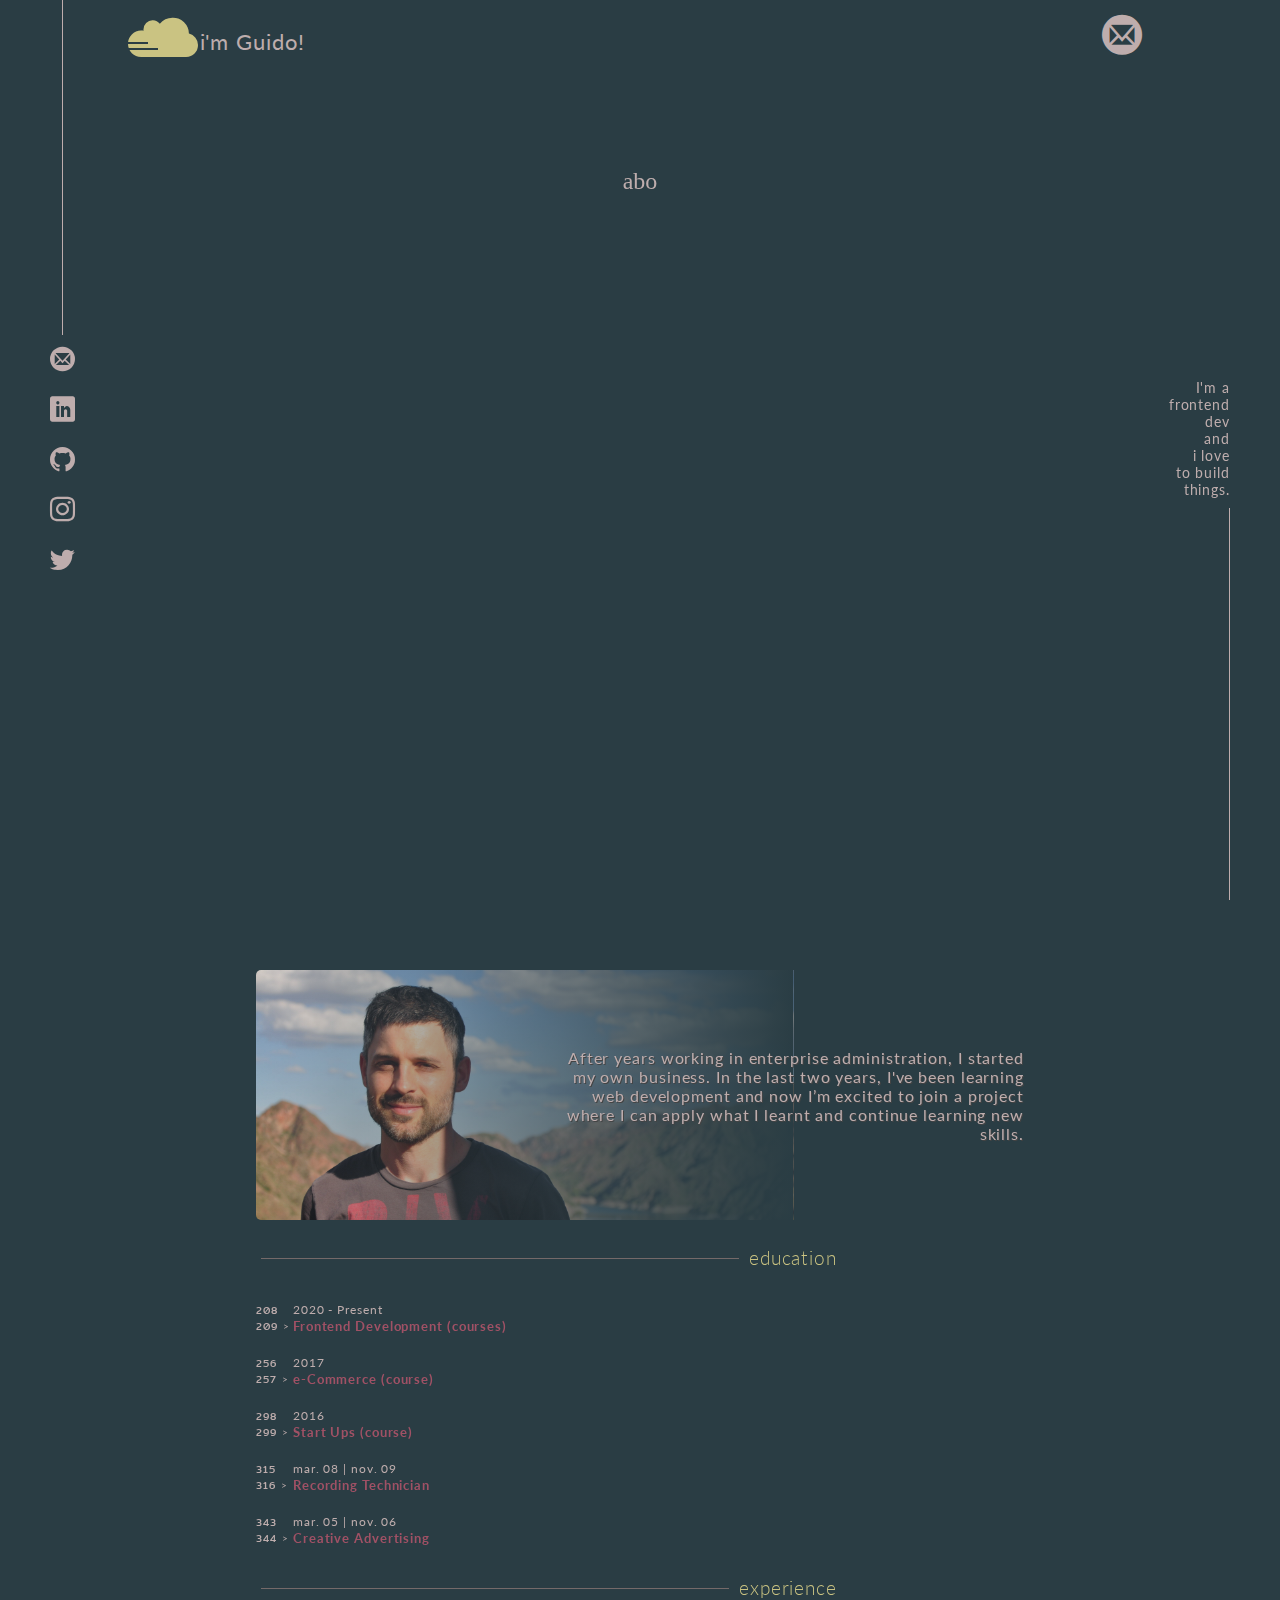
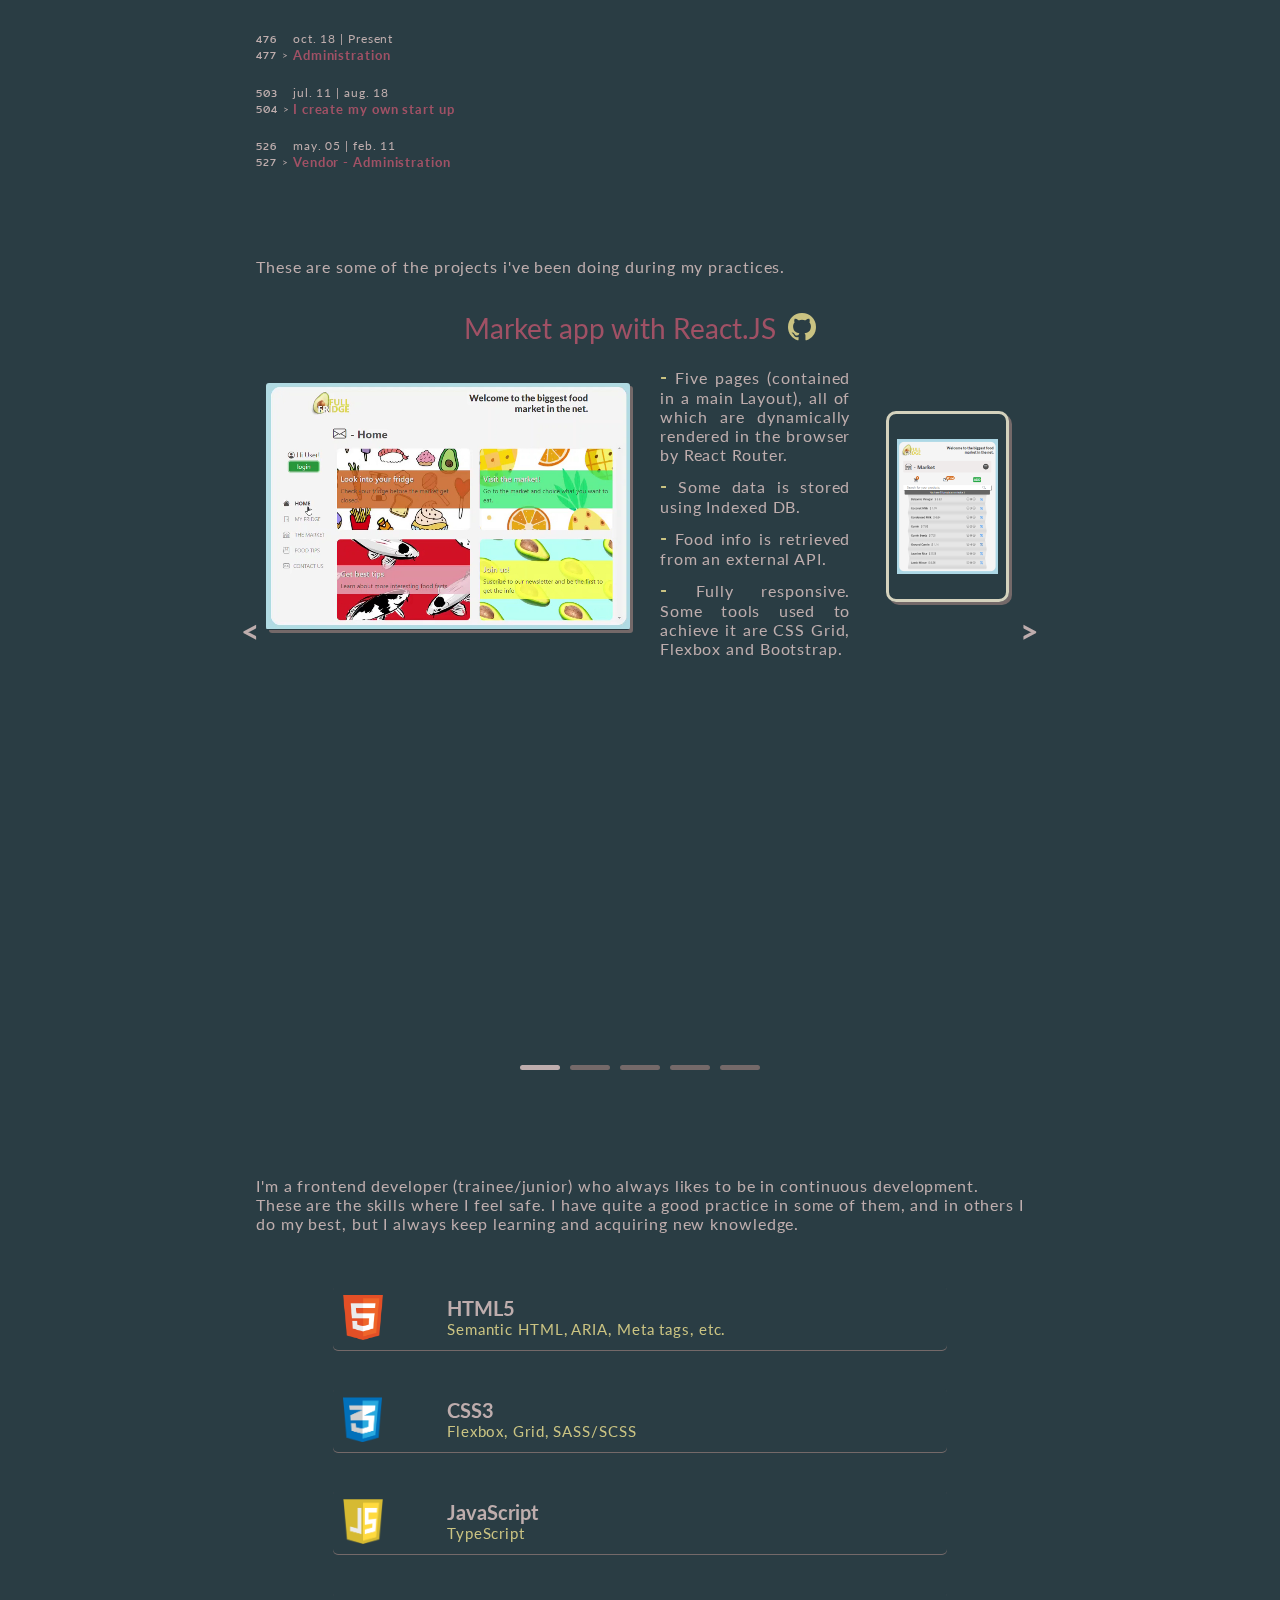
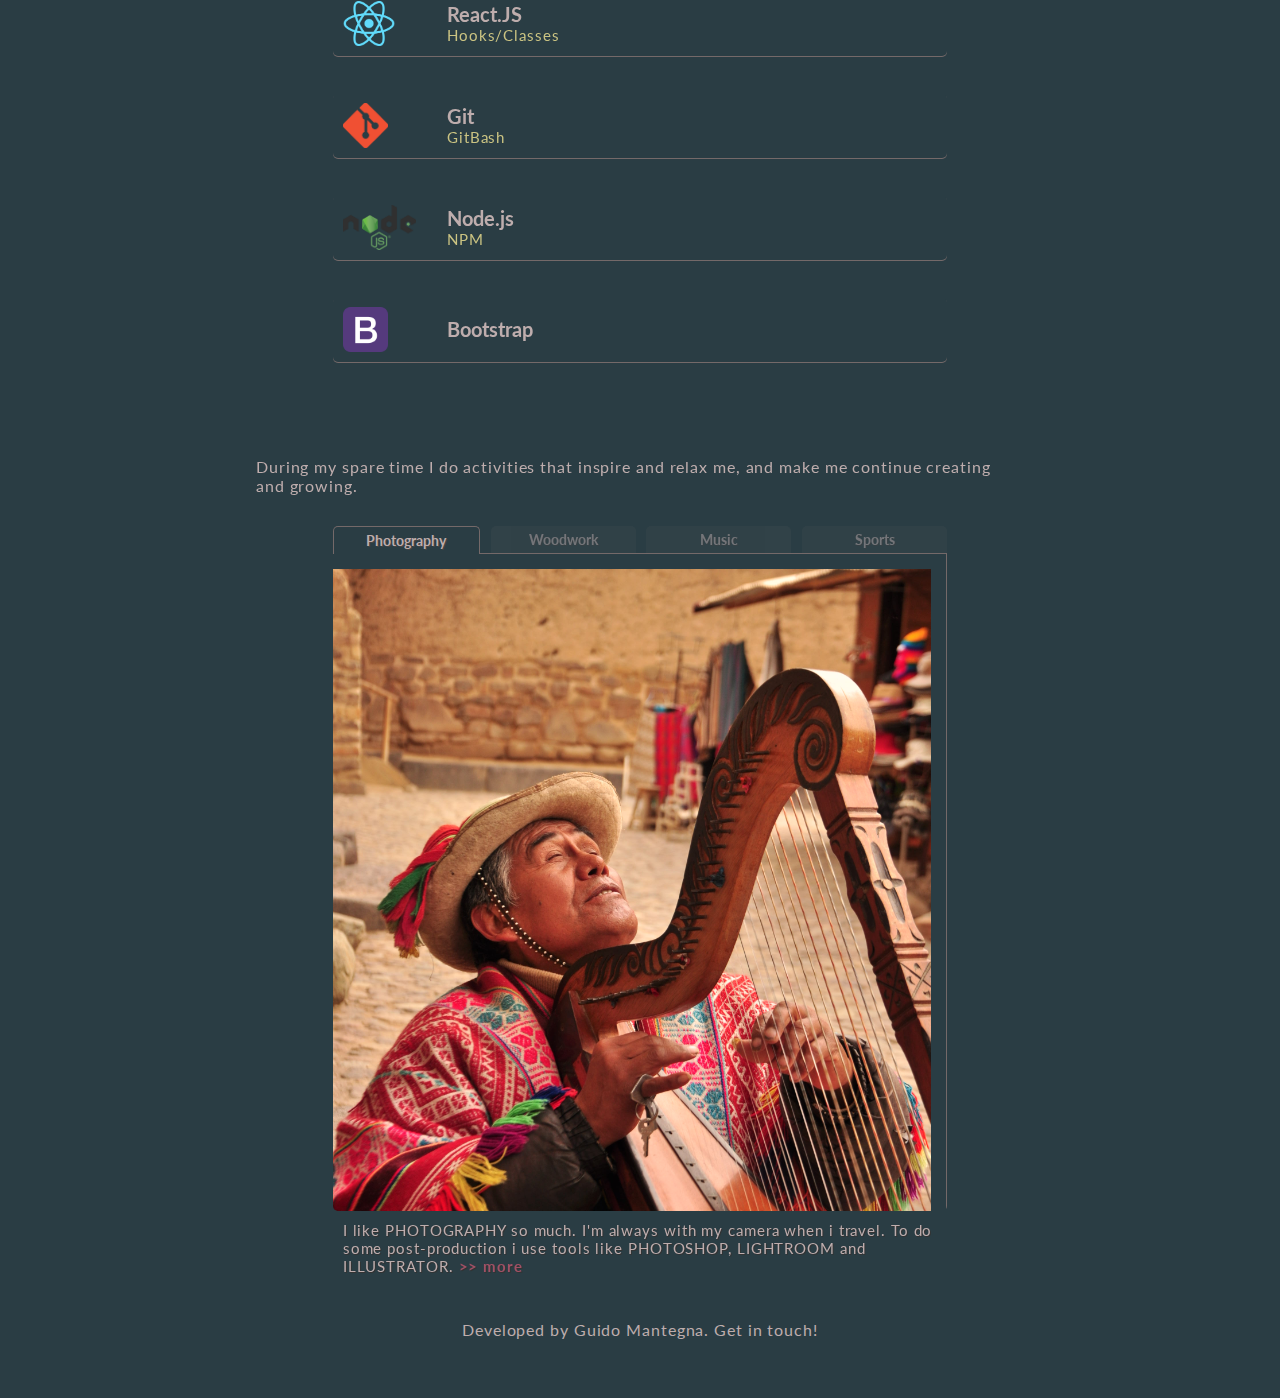
==== commit e3a00ea1: "TypeScript project were added" ====
--- a/index.html
+++ b/index.html
@@ -154,7 +154,7 @@
             <p class="about-me">
                 After years working in enterprise administration, I started my own business. In the last two years, I've been learning web development and now I’m excited to join a project where I can apply what I learnt and continue learning new skills.
             </p>
-        </div>                
+        </div>         
         
         <h3 class="education-header"><div></div>education</h3>
         <div class="education">
@@ -202,7 +202,7 @@
                 <span class="line-num">316 <label for="spread">></label></span>
                 <h6>Recording Technician</h6>
             </div>
-            <p class="education-brief">TECSON - Graduado en la carrera de Técnico en grabación y post-producción musical.</p>
+            <p class="education-brief">TECSON - Recording and post-production music technician (finished) </p>
         </div>
         <div class="education">
             <div class="education-date">
@@ -213,7 +213,7 @@
                 <span class="line-num">344 <label for="spread">></label></span>
                 <h6>Creative Advertising</h6>
             </div>
-            <p class="education-brief">E.S. CREATIVOS PUB. - Graduado en la carrera de Creativo Publicitario Junior con orientación a la redacción.</p>
+            <p class="education-brief">E.S. CREATIVOS PUB. - Creative Advertising Junior (finished).</p>
         </div>
 
         <h3 class="education-header"><div></div>experience</h3>
@@ -303,6 +303,23 @@
                 </div>
 
                 <div class="work-item-container work-item-next">
+                    
+                    <h2 class="work-title">Purchases calculator with TypeScript
+                        <a href="https://github.com/GuidoMantegna/clear-accounts" target="_blank"><i class="icon-github project-link"></i></a>
+                    </h2>
+                    <video class="project-video" src="images/clear-accounts.mp4" autoplay loop muted></video>
+                
+                    <div class="work-desc">
+                        <p><span class="hyphen">-</span> This app helps you to calculate and manage the expenses that you and your friends shared.</p>
+                        <p><span class="hyphen">-</span> Made with some TypeScript special tools: type aliases, interfaces, member visibility, tuples, explicit types, function signatures, etc.</p>
+                        <p><span class="hyphen">-</span> It is structured with modularizing code.</p>
+                    </div>
+
+                    <img class="small-portrait" src="images/clear-accounts-small-portrait.png" alt="">
+
+                </div>
+
+                <div class="work-item-container work-item-next">
    
                     <h2 class="work-title">30 Vanilla JS Challenge
                         <a href="https://github.com/GuidoMantegna/JS-Challenge" target="_blank"><i class="icon-github project-link"></i></a>
@@ -343,7 +360,7 @@
             <label for="forward" class="fwd" data-action="fwd">></label>
 
             <div class="slide-position">
-                <div></div> <div></div> <div></div> <div></div>
+                <div></div> <div></div> <div></div> <div></div> <div></div>
             </div>
 
         </div>
@@ -376,13 +393,14 @@
                 <img class="skill-logo" src="images/js.png" alt="">
                 <div class="skill-desc">
                     <h6>JavaScript</h6>
+                    <p>TypeScript</p>
                 </div>
             </div>
             <div class="skill-item">
                 <img class="skill-logo" src="images/react.png" alt="">
                 <div class="skill-desc">
                     <h6>React.JS</h6>
-                    <p>React Hooks/Classes</p>
+                    <p>Hooks/Classes</p>
                 </div>
             </div>
             <div class="skill-item">
--- a/main.css
+++ b/main.css
@@ -596,4 +596,5 @@
     .about-brief {
         background-position: inherit;
     }
-}+}
+
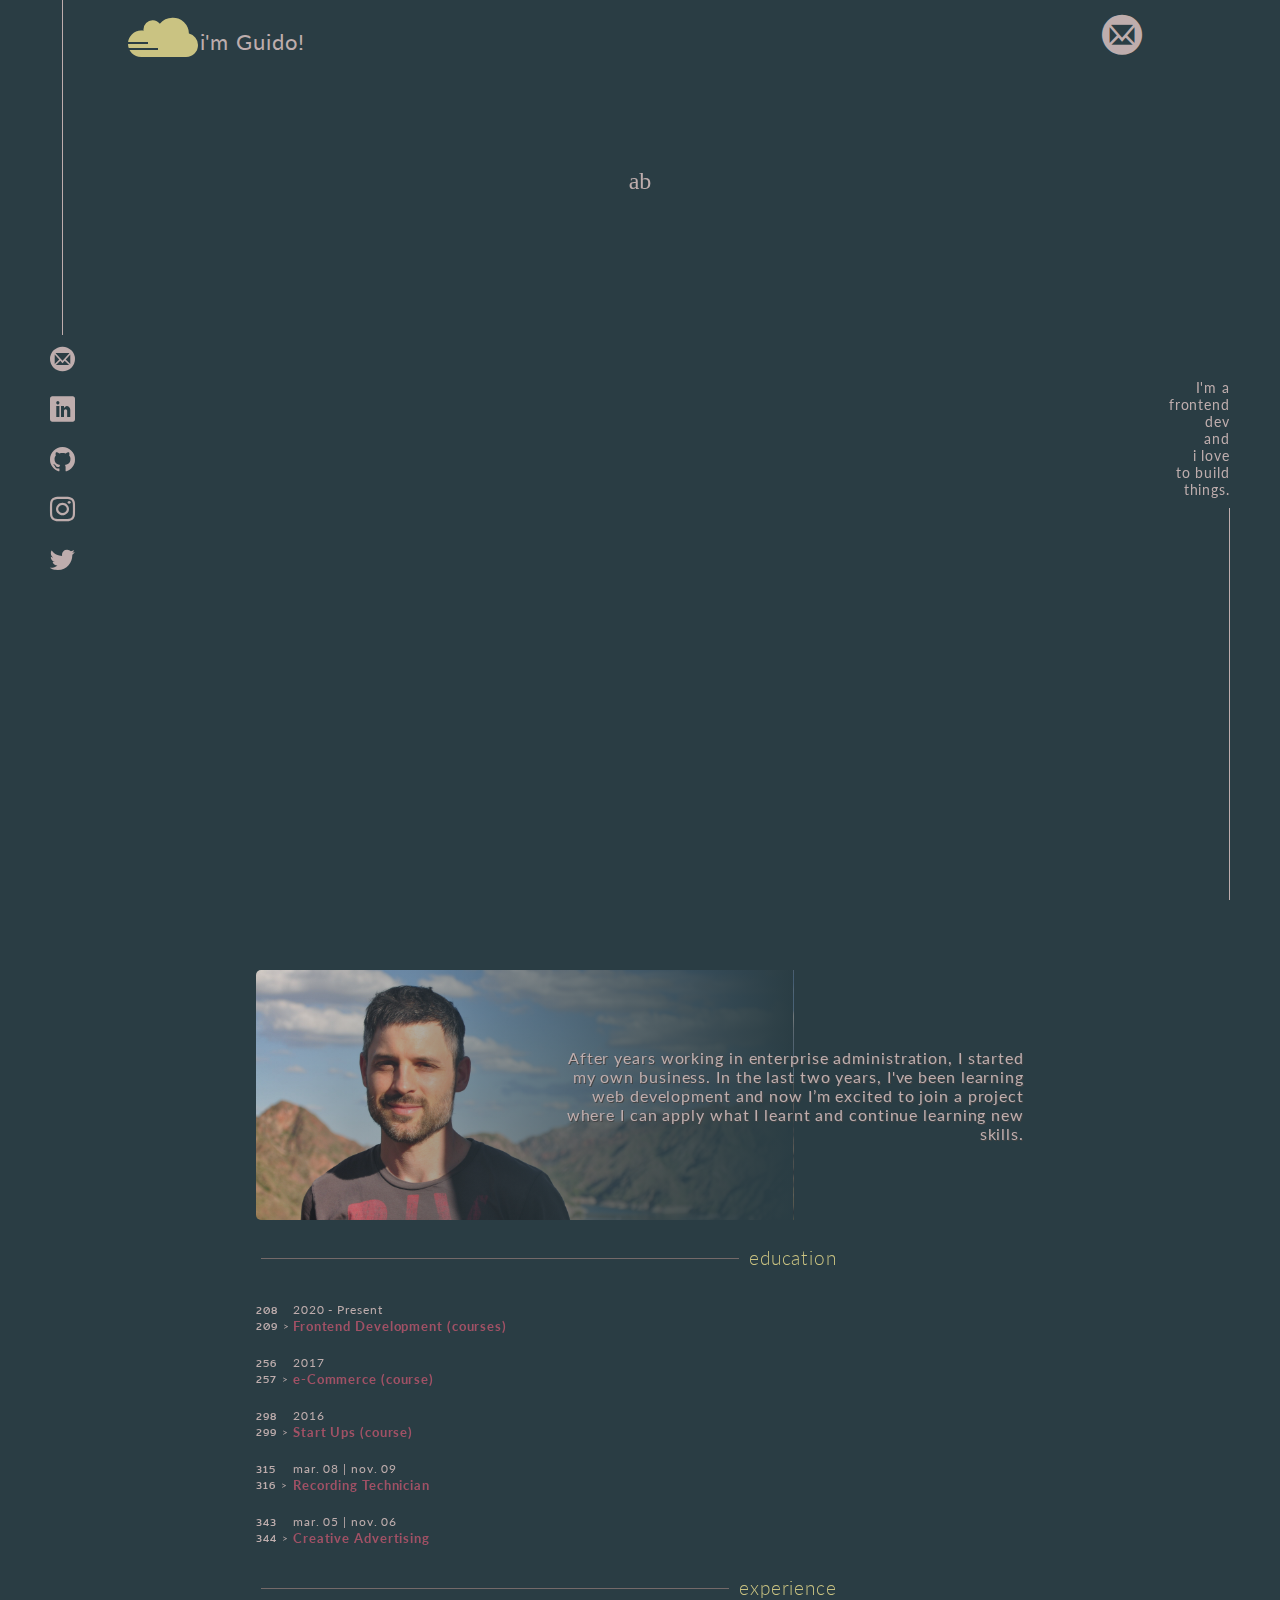
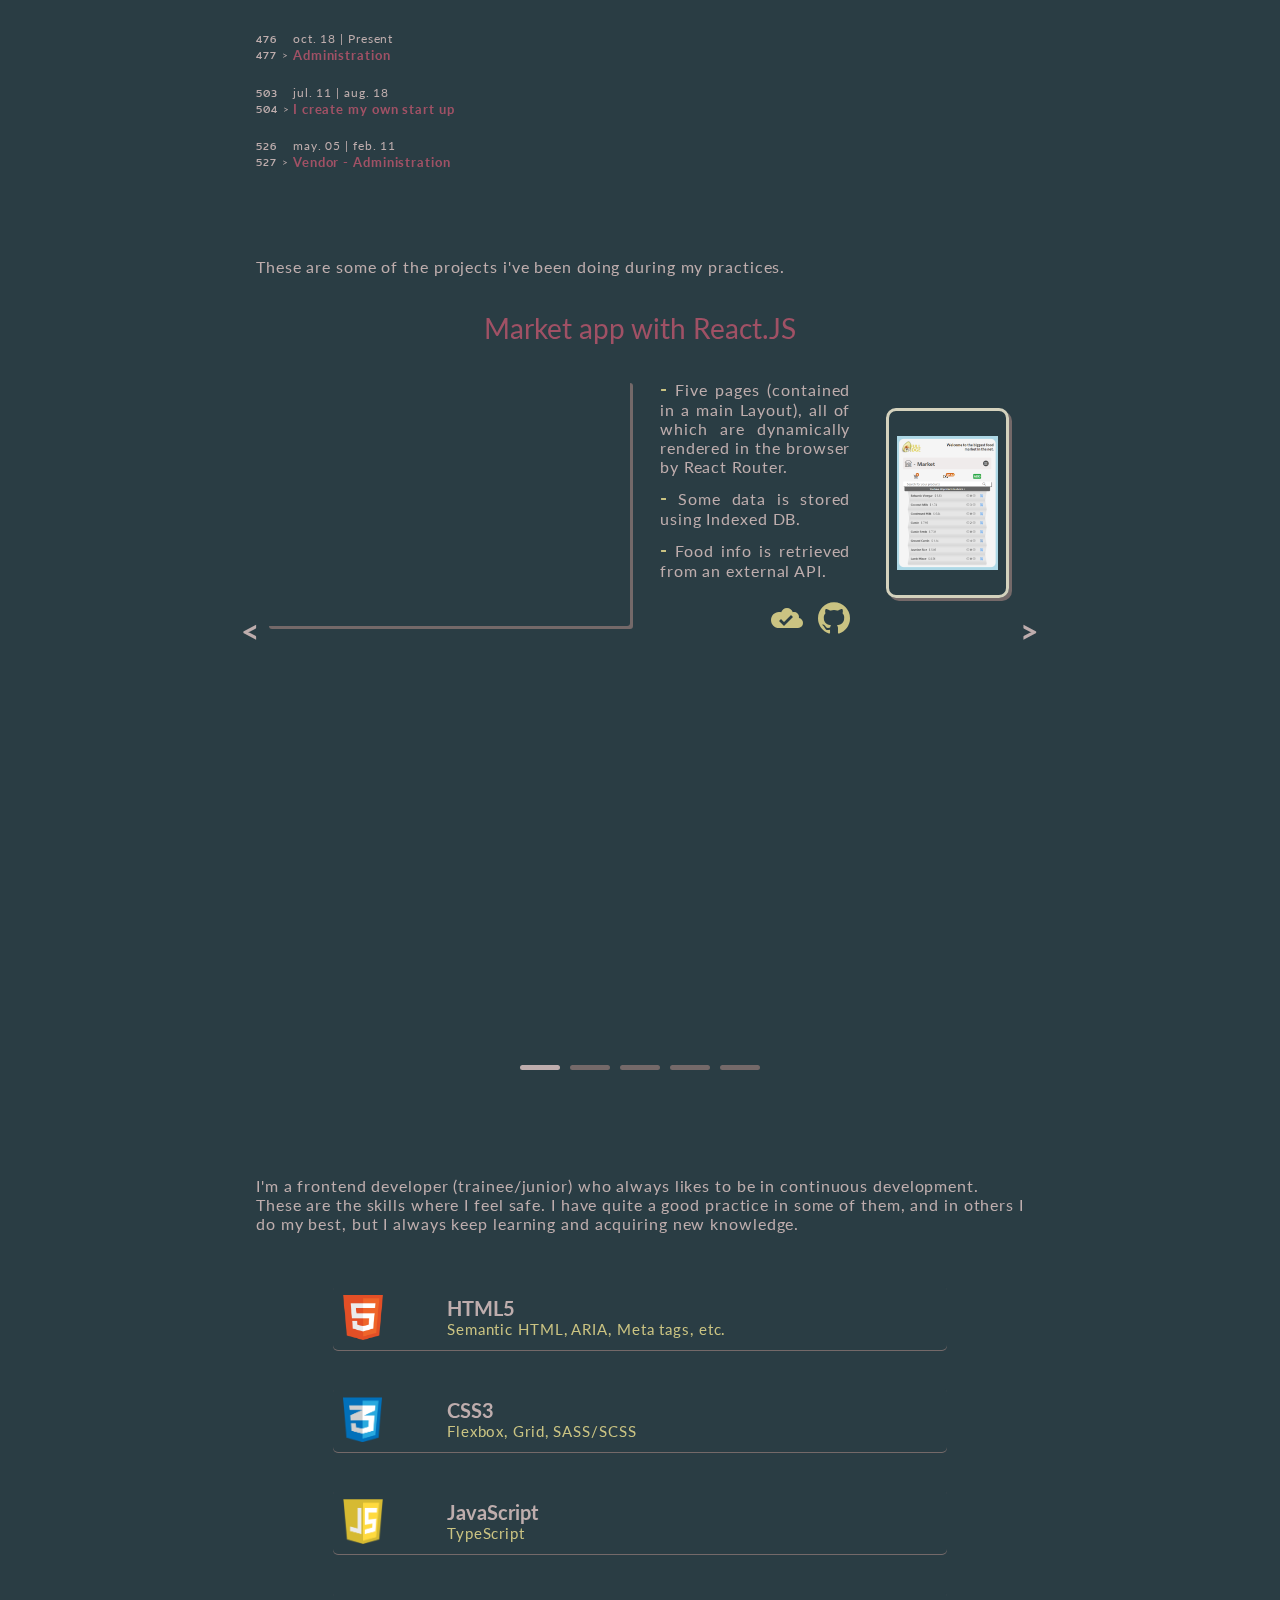
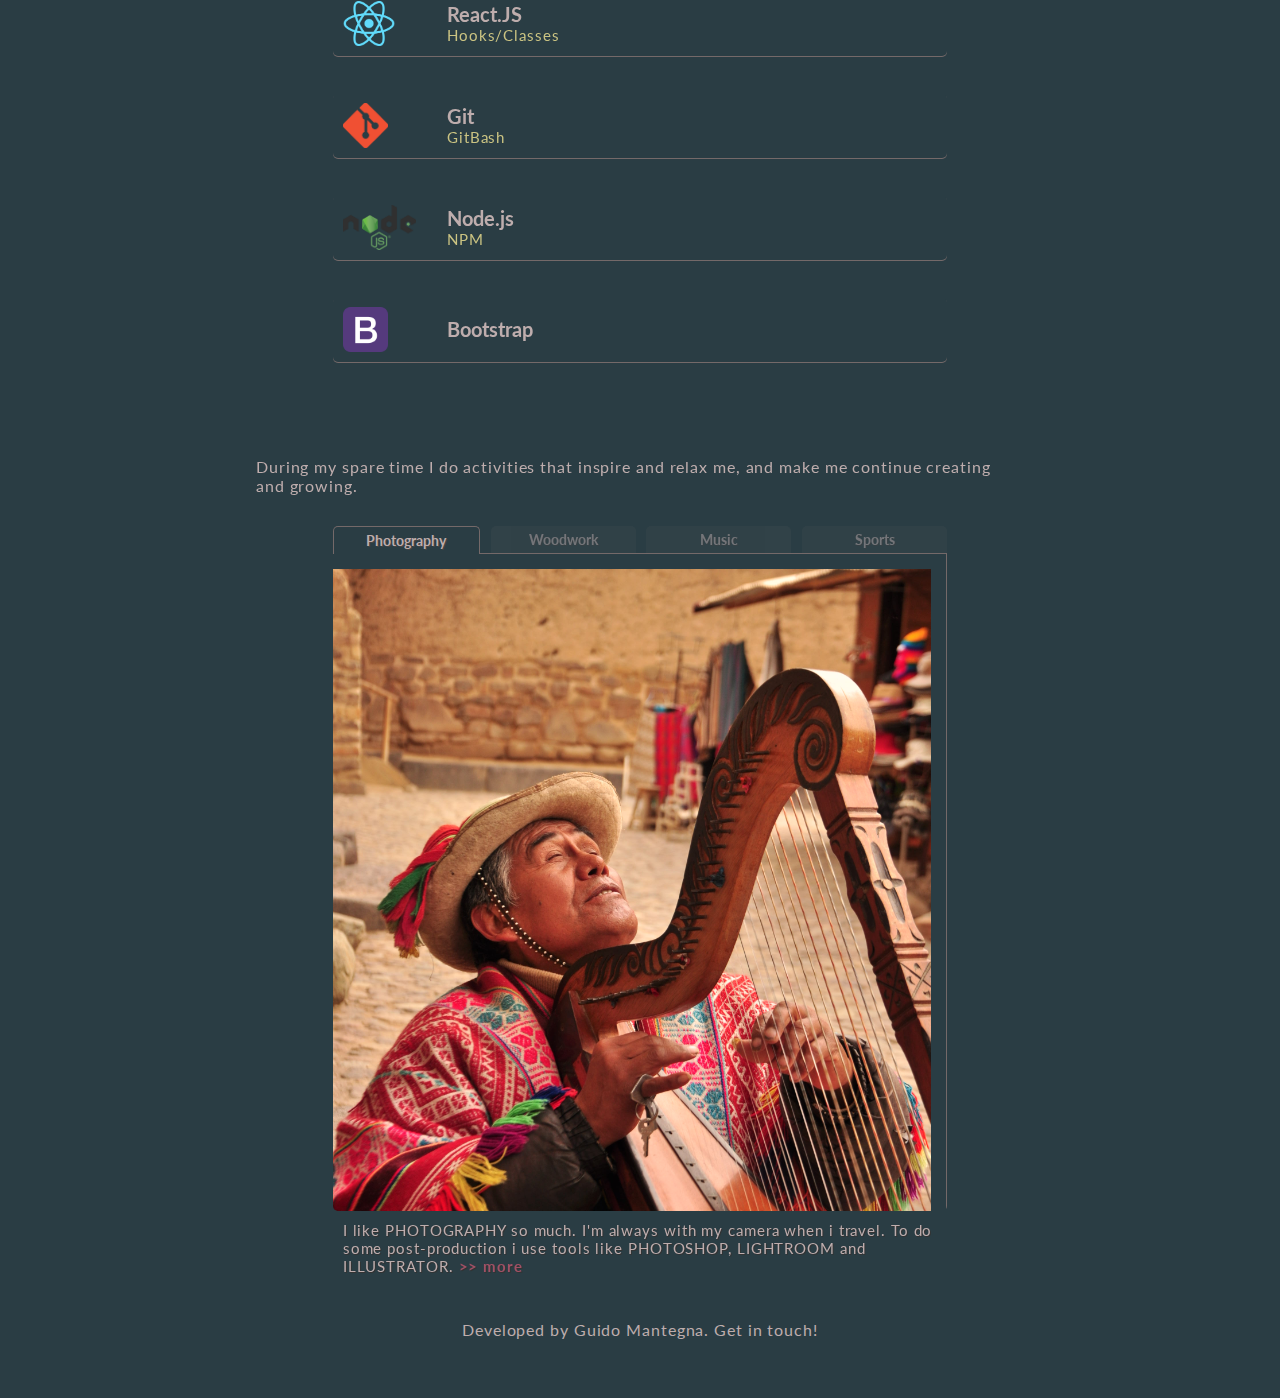
==== commit 8e09e2f7: "Websites links were added" ====
--- a/index.html
+++ b/index.html
@@ -270,16 +270,20 @@
 
                 <div class="work-item-container current-item">
 
-                    <h2 class="work-title">Market app with React.JS
-                        <a href="https://github.com/GuidoMantegna/React-with-Hooks" target="_blank"><i class="icon-github project-link"></i></a>
-                    </h2>
+
+                    <h2 class="work-title">Market app with React.JS</h2>
+                    
                     <video class="project-video" src="images/Full Fridge.mp4" autoplay loop muted></video>
                 
                     <div class="work-desc">
                         <p><span class="hyphen">-</span> Five pages (contained in a main Layout), all of which are dynamically rendered in the browser by React Router.</p>
                         <p><span class="hyphen">-</span> Some data is stored using Indexed DB.</p>
                         <p><span class="hyphen">-</span> Food info is retrieved from an external API.</p>
-                        <p><span class="hyphen">-</span> Fully responsive. Some tools used to achieve it are CSS Grid, Flexbox and Bootstrap.</p>
+                        <!-- <p><span class="hyphen">-</span> Fully responsive. Some tools used to achieve it are CSS Grid, Flexbox and Bootstrap.</p> -->
+                        <div class="work-links">
+                            <a href="https://react-with-hooks.vercel.app/home" target="_blank"><i class="icon-cloud-check"></i></a>
+                            <a href="https://github.com/GuidoMantegna/React-with-Hooks" target="_blank"><i class="icon-github"></i></a>
+                        </div>
                     </div>
                 
                     <img class="small-portrait" src="images/full-fridge-small-portrait.png" alt="">
@@ -288,14 +292,17 @@
 
                 <div class="work-item-container work-item-next">
                     
-                    <h2 class="work-title">Mercado Libre's POC with Bootstrap
-                        <a href="https://github.com/GuidoMantegna/Bootstrap-Project" target="_blank"><i class="icon-github project-link"></i></a>
-                    </h2>
+                    <h2 class="work-title">Mercado Libre's POC with Bootstrap</h2>
+
                     <video class="project-video" src="images/mercado-libre.mp4" autoplay loop muted></video>
                 
                     <div class="work-desc">
                         <p><span class="hyphen">-</span> Design, dropdowns, burger menu and other stuff were made with Bootstrap tools.</p>
                         <p><span class="hyphen">-</span> This page section is responsive from 385px viewport width.</p>
+                        <div class="work-links">
+                            <a href="https://bootstrap-project-ivory.vercel.app/" target="_blank"><i class="icon-cloud-check"></i></a>
+                            <a href="https://github.com/GuidoMantegna/Bootstrap-Project" target="_blank"><i class="icon-github"></i></a>
+                        </div>
                     </div>
 
                     <img class="small-portrait" src="images/mercado-libre-small-portrait.png" alt="">
@@ -304,15 +311,18 @@
 
                 <div class="work-item-container work-item-next">
                     
-                    <h2 class="work-title">Purchases calculator with TypeScript
-                        <a href="https://github.com/GuidoMantegna/clear-accounts" target="_blank"><i class="icon-github project-link"></i></a>
-                    </h2>
+                    <h2 class="work-title">Purchases calculator with TypeScript</h2>
+
                     <video class="project-video" src="images/clear-accounts.mp4" autoplay loop muted></video>
                 
                     <div class="work-desc">
                         <p><span class="hyphen">-</span> This app helps you to calculate and manage the expenses that you and your friends shared.</p>
                         <p><span class="hyphen">-</span> Made with some TypeScript special tools: type aliases, interfaces, member visibility, tuples, explicit types, function signatures, etc.</p>
-                        <p><span class="hyphen">-</span> It is structured with modularizing code.</p>
+                        <!-- <p><span class="hyphen">-</span> It is structured with modularizing code.</p> -->
+                        <div class="work-links">
+                            <a href="https://guidomantegna.github.io/Clear-Accounts/" target="_blank"><i class="icon-cloud-check"></i></a>
+                            <a href="https://github.com/GuidoMantegna/clear-accounts" target="_blank"><i class="icon-github"></i></a>
+                        </div>
                     </div>
 
                     <img class="small-portrait" src="images/clear-accounts-small-portrait.png" alt="">
@@ -321,9 +331,8 @@
 
                 <div class="work-item-container work-item-next">
    
-                    <h2 class="work-title">30 Vanilla JS Challenge
-                        <a href="https://github.com/GuidoMantegna/JS-Challenge" target="_blank"><i class="icon-github project-link"></i></a>
-                    </h2>
+                    <h2 class="work-title">30 Vanilla JS Challenge</h2>
+
                     <div class="js-challenge">
                         <video src="images/Stripe Follow.mp4" autoplay loop muted></video>
                         <video src="images/CSS Variables + JS.mp4" autoplay loop muted></video>
@@ -332,6 +341,9 @@
                     <div class="work-desc">
                         <p><span class="hyphen">-</span> This is the result of a 30 Day Vanilla JS Coding Challenge.</p>
                         <p><span class="hyphen">-</span> Made with HTML5, CSS3 and all the tools from Vanilla JS (array methods | API fetch | local storage & indexed DB | DOM | speech recognition | canvas | and more).</p>
+                        <div class="work-links">
+                            <a href="https://github.com/GuidoMantegna/JS-Challenge" target="_blank"><i class="icon-github"></i></a>
+                        </div>
                     </div>
                     
                     <video class="small-portrait" src="images/js-challenge-small-p.mp4" autoplay loop muted></video>
@@ -340,14 +352,16 @@
 
                 <div class="work-item-container work-item-prev">
 
-                    <h2 class="work-title">SASS/SCSS SPA
-                        <a href="https://github.com/GuidoMantegna/Sass-App" target="_blank"><i class="icon-github project-link"></i></a>
-                    </h2>
+                    <h2 class="work-title">SASS/SCSS Landing</h2>
                     <video class="project-video" src="images/Sass App.mp4" autoplay loop muted></video>
                 
                     <div class="work-desc">                        
-                        <p><span class="hyphen">-</span> A responsive SPA made with SCSS.</p>
+                        <p><span class="hyphen">-</span> A responsive landing made with SCSS.</p>
                         <p><span class="hyphen">-</span> Developed with mixins, nesting, variables, extend and other tools.</p>
+                        <div class="work-links">
+                            <a href="https://sass-app.vercel.app/" target="_blank"><i class="icon-cloud-check"></i></a>
+                            <a href="https://github.com/GuidoMantegna/Sass-App" target="_blank"><i class="icon-github"></i></a>
+                        </div>
                     </div>
 
                     <img class="small-portrait" src="images/sass-app-small-portrait.png" alt="">
--- a/works.css
+++ b/works.css
@@ -57,17 +57,16 @@
     margin-bottom: 10px;
 }
 
-.project-link {
-    margin-left: 5px;
-    color: var(--color-1);
-}
-
 .project-video {
     width: 100%;
     margin: 10px 0;
     box-sizing: border-box;
     border-radius: 3px;
     box-shadow: 3px 3px var(--text-color-dark);
+}
+
+.project-video > span {
+    background-color: brown;
 }
 
 .js-challenge {
@@ -97,6 +96,21 @@
     letter-spacing: var(--p-letter-spacing);
     margin-top: 7px;
     text-align: justify;
+}
+
+.work-links {
+    display: flex;
+    justify-content: flex-end;
+}
+
+.work-links > a {
+    margin-left: 15px;
+    margin-top: 20px;
+    font-size: 1.5em;
+}
+
+.work-links > a > i {
+    color: var(--color-1);
 }
 
 .hyphen {
@@ -126,7 +140,6 @@
 }
 
 .rew {
-    /* display: none; */
     left: -15px;
 }
 
@@ -202,6 +215,10 @@
         justify-content: center;
         grid-area: brief;
     }
+    .work-links > a {
+        font-size: 2em;
+
+    }
     .small-portrait {
         display: block;
         grid-area: small-p;
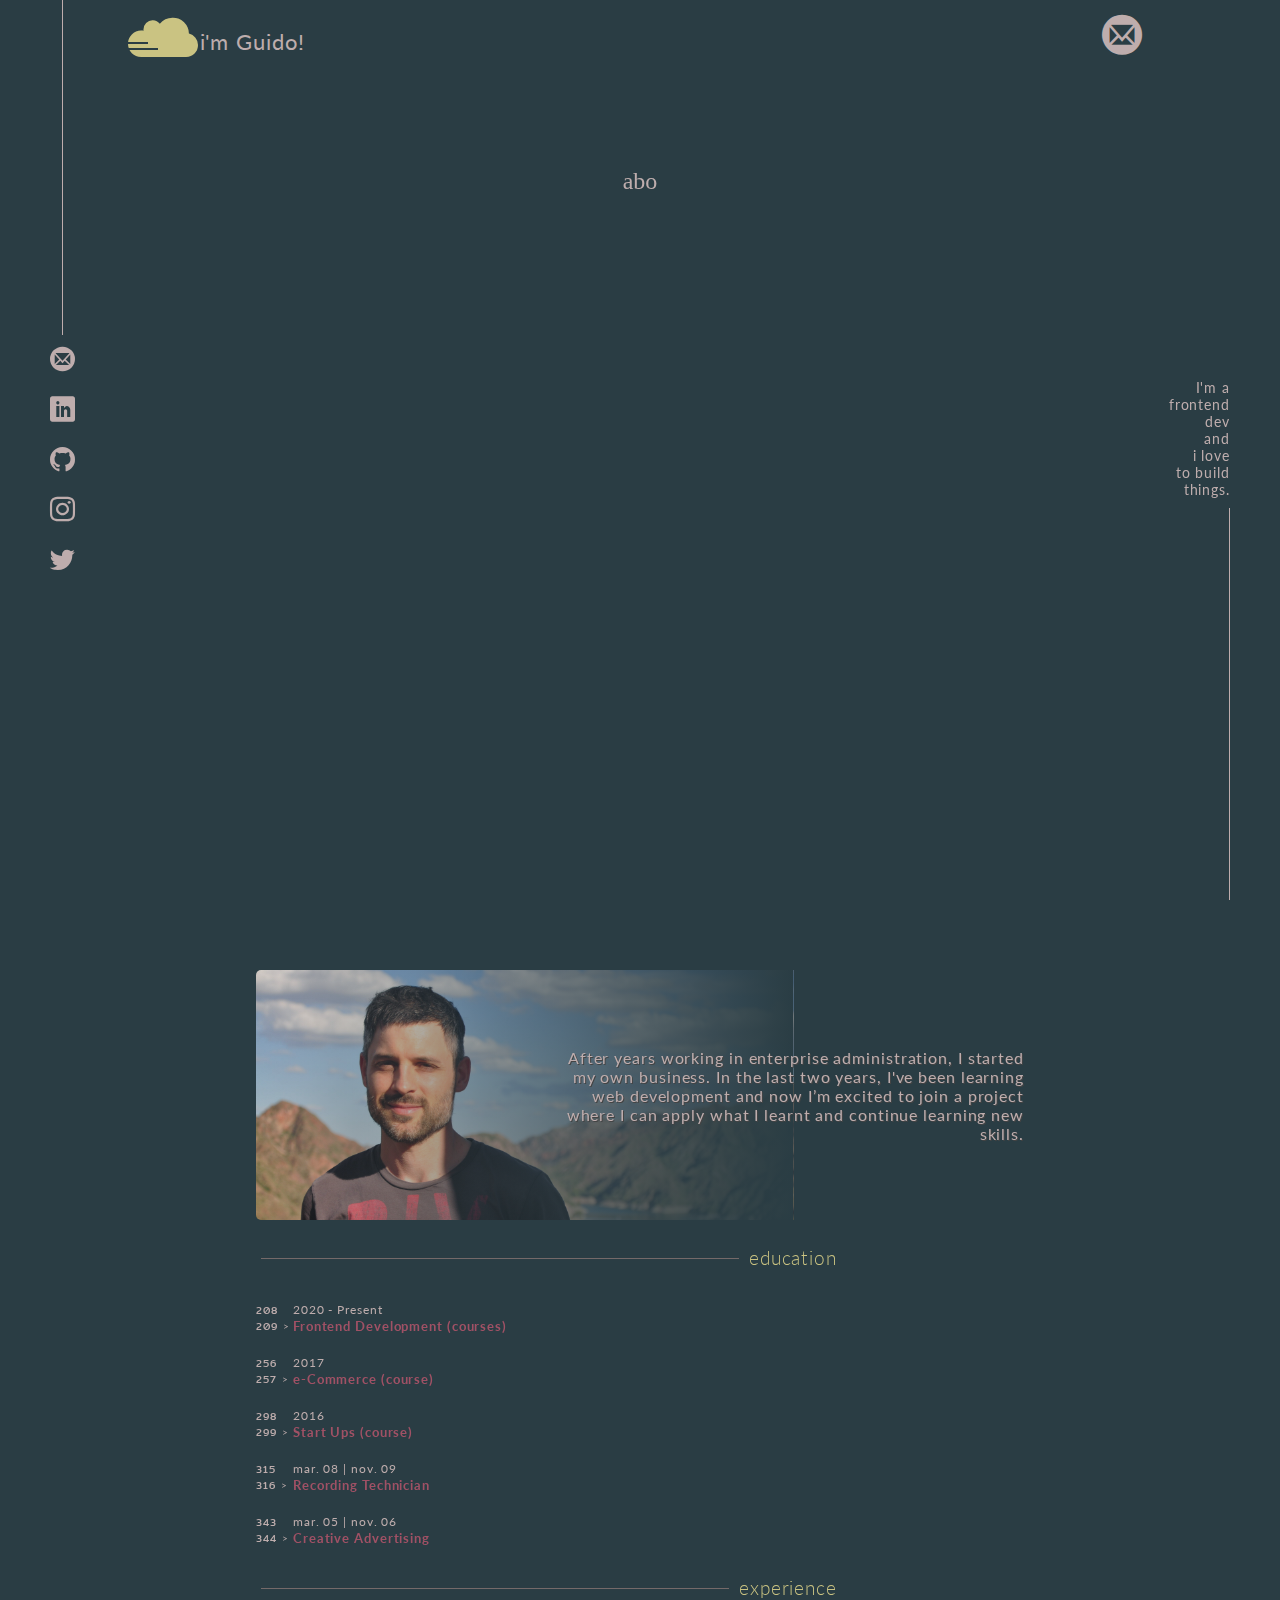
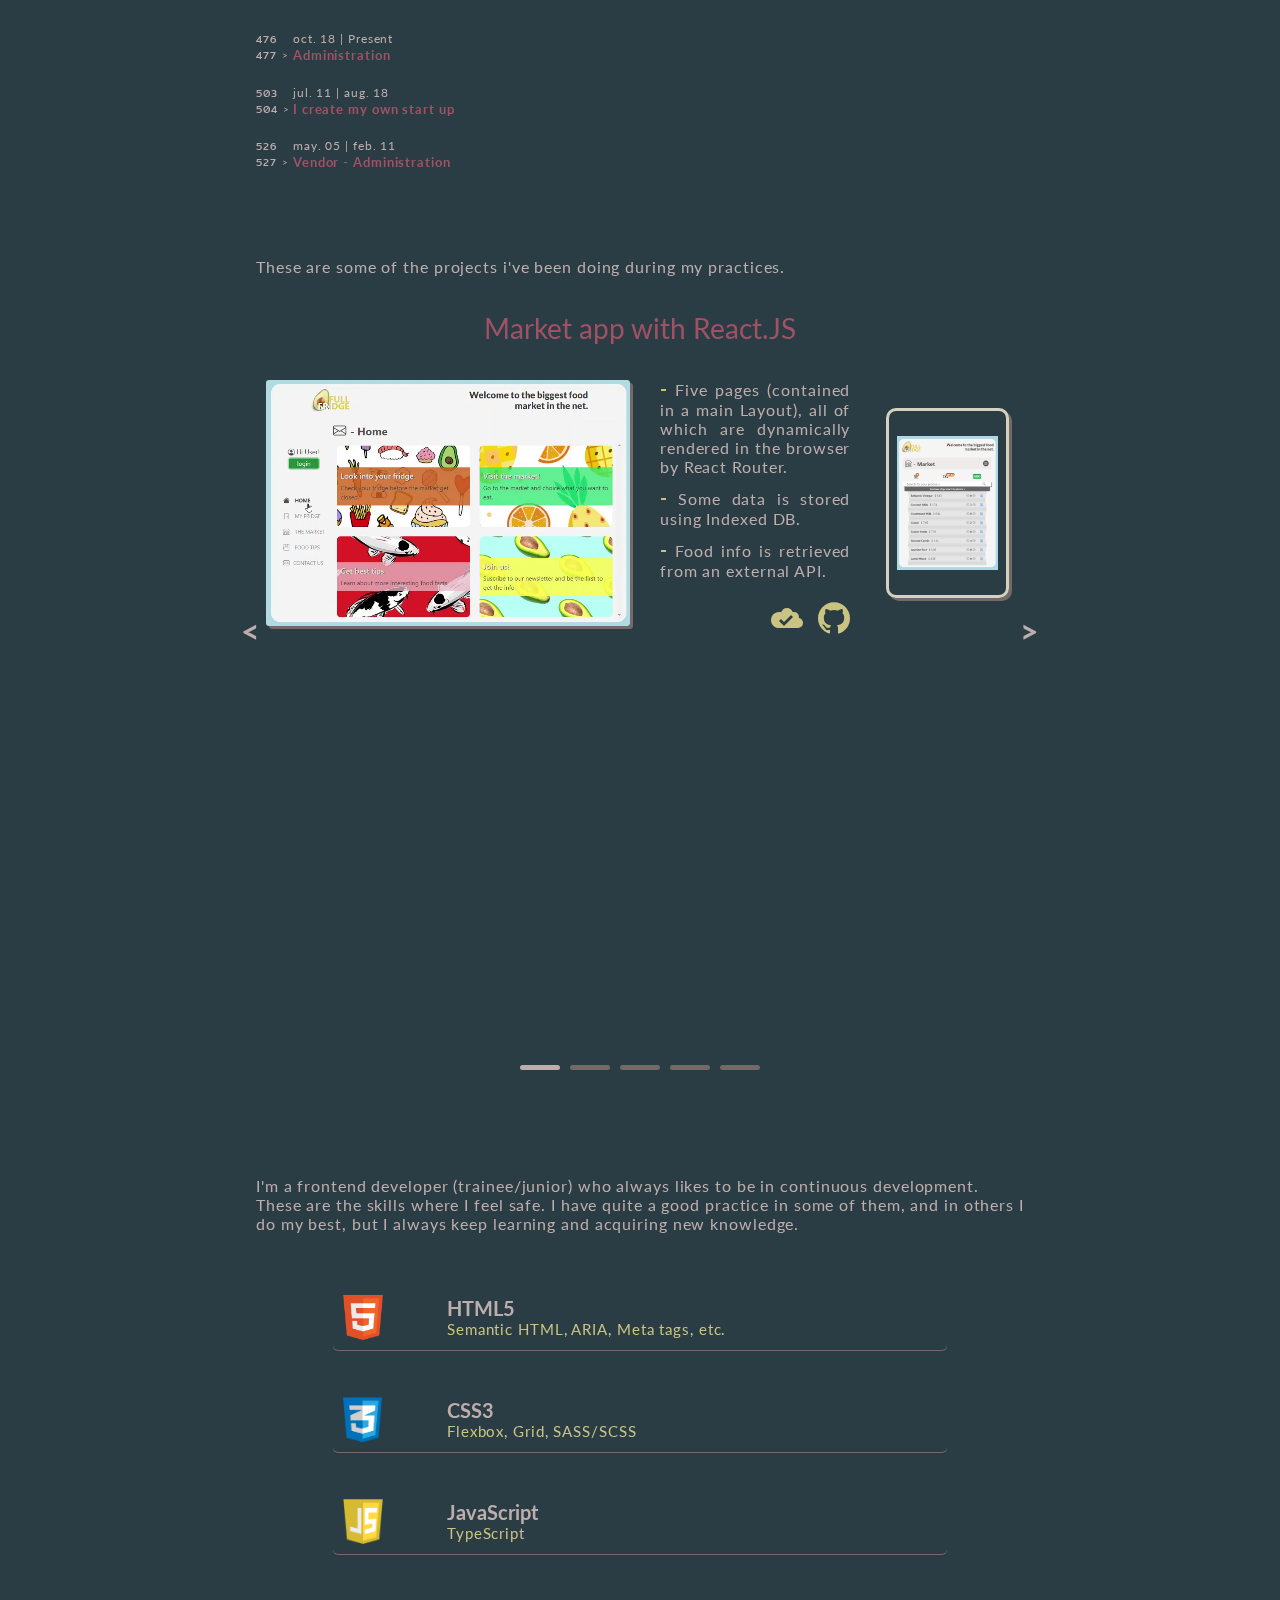
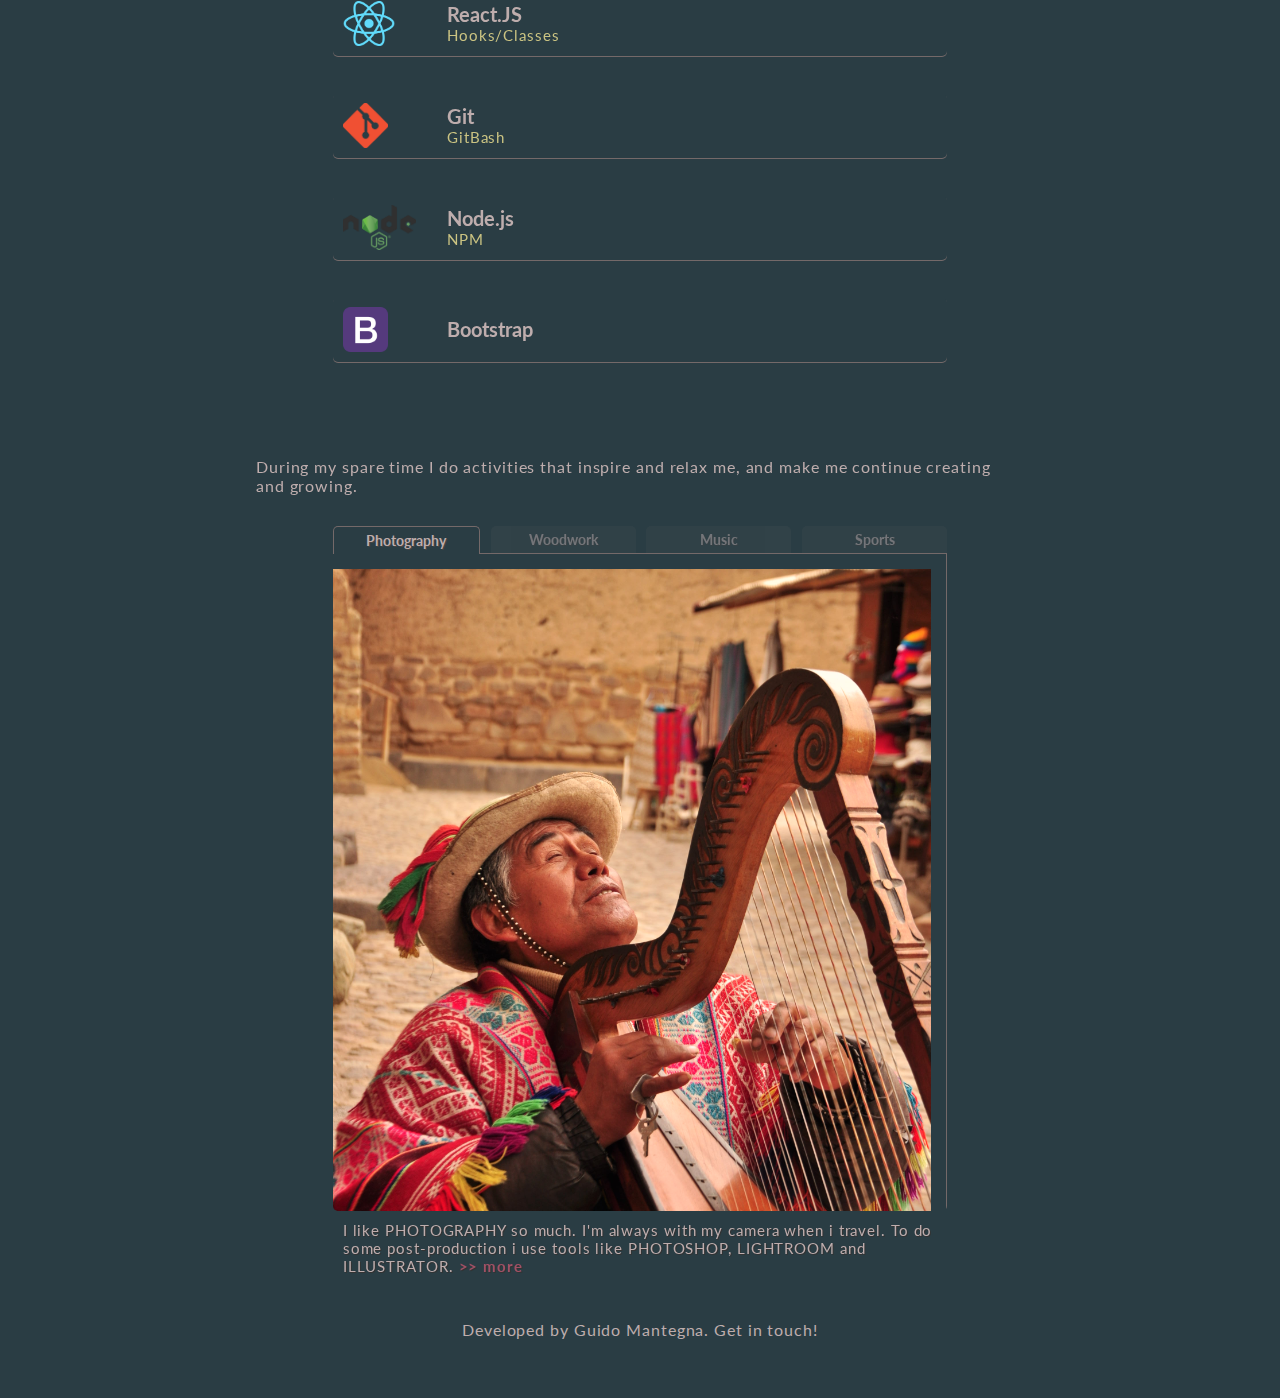
==== commit b3908d9c: "TradeHelm Project were added" ====
--- a/index.html
+++ b/index.html
@@ -352,19 +352,22 @@
 
                 <div class="work-item-container work-item-prev">
 
-                    <h2 class="work-title">SASS/SCSS Landing</h2>
-                    <video class="project-video" src="images/Sass App.mp4" autoplay loop muted></video>
+                    <h2 class="work-title">Market List (TradeHelm Challenge)</h2>
+                    <video class="project-video" src="images/Market List.mp4" autoplay loop muted></video>
                 
                     <div class="work-desc">                        
-                        <p><span class="hyphen">-</span> A responsive landing made with SCSS.</p>
-                        <p><span class="hyphen">-</span> Developed with mixins, nesting, variables, extend and other tools.</p>
+                        <p><span class="hyphen">-</span> A simple app to write down all the stuff you must not forget from the market.</p>
+                        <p><span class="hyphen">-</span> React.JS.</p>
+                        <p><span class="hyphen">-</span> TypeScript.</p>
+                        <p><span class="hyphen">-</span> Sass/SCSS.</p>
+                        <p><span class="hyphen">-</span> LocalStorage.</p>
                         <div class="work-links">
-                            <a href="https://sass-app.vercel.app/" target="_blank"><i class="icon-cloud-check"></i></a>
-                            <a href="https://github.com/GuidoMantegna/Sass-App" target="_blank"><i class="icon-github"></i></a>
+                            <a href="https://tradehelm-challenge-nu.vercel.app/" target="_blank"><i class="icon-cloud-check"></i></a>
+                            <a href="https://github.com/GuidoMantegna/Tradehelm-Challenge" target="_blank"><i class="icon-github"></i></a>
                         </div>
                     </div>
 
-                    <img class="small-portrait" src="images/sass-app-small-portrait.png" alt="">
+                    <img class="small-portrait" src="images/my-market-small-portrait.png" alt="">
                     
                 </div>
 
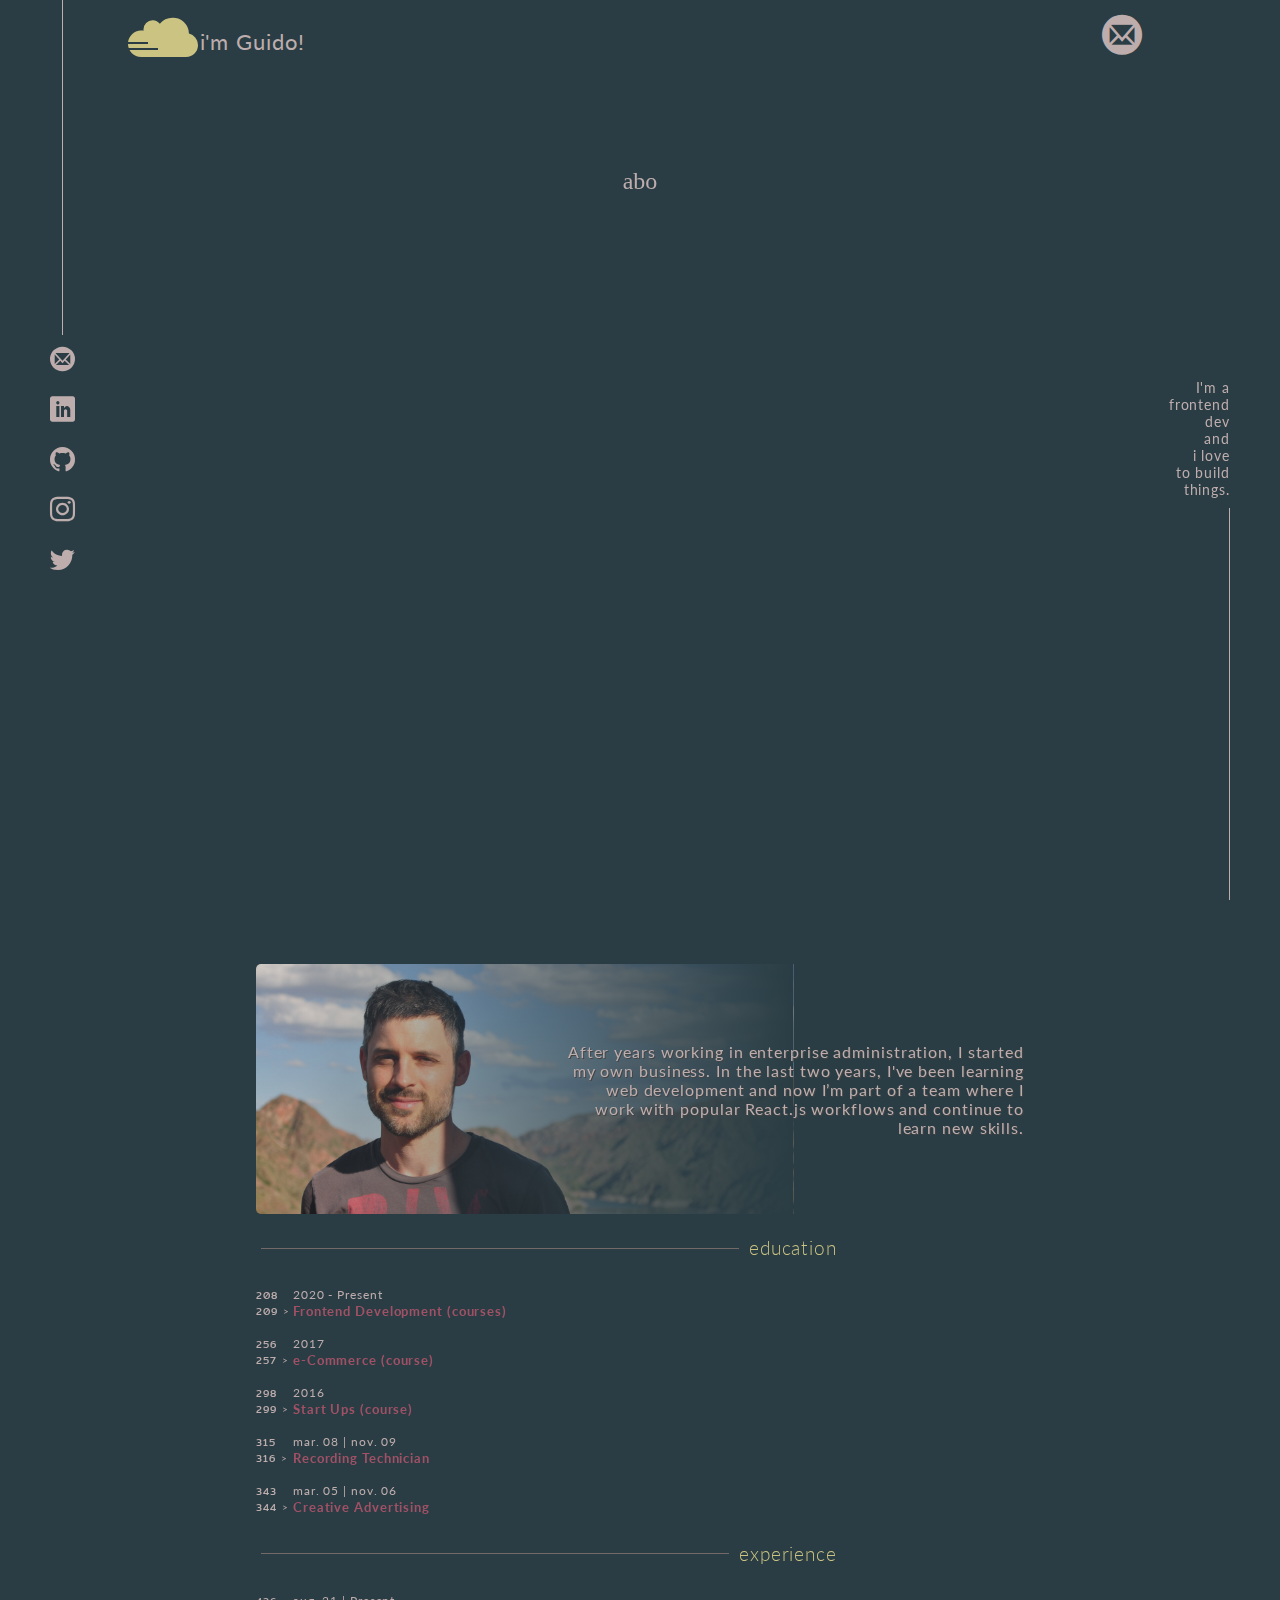
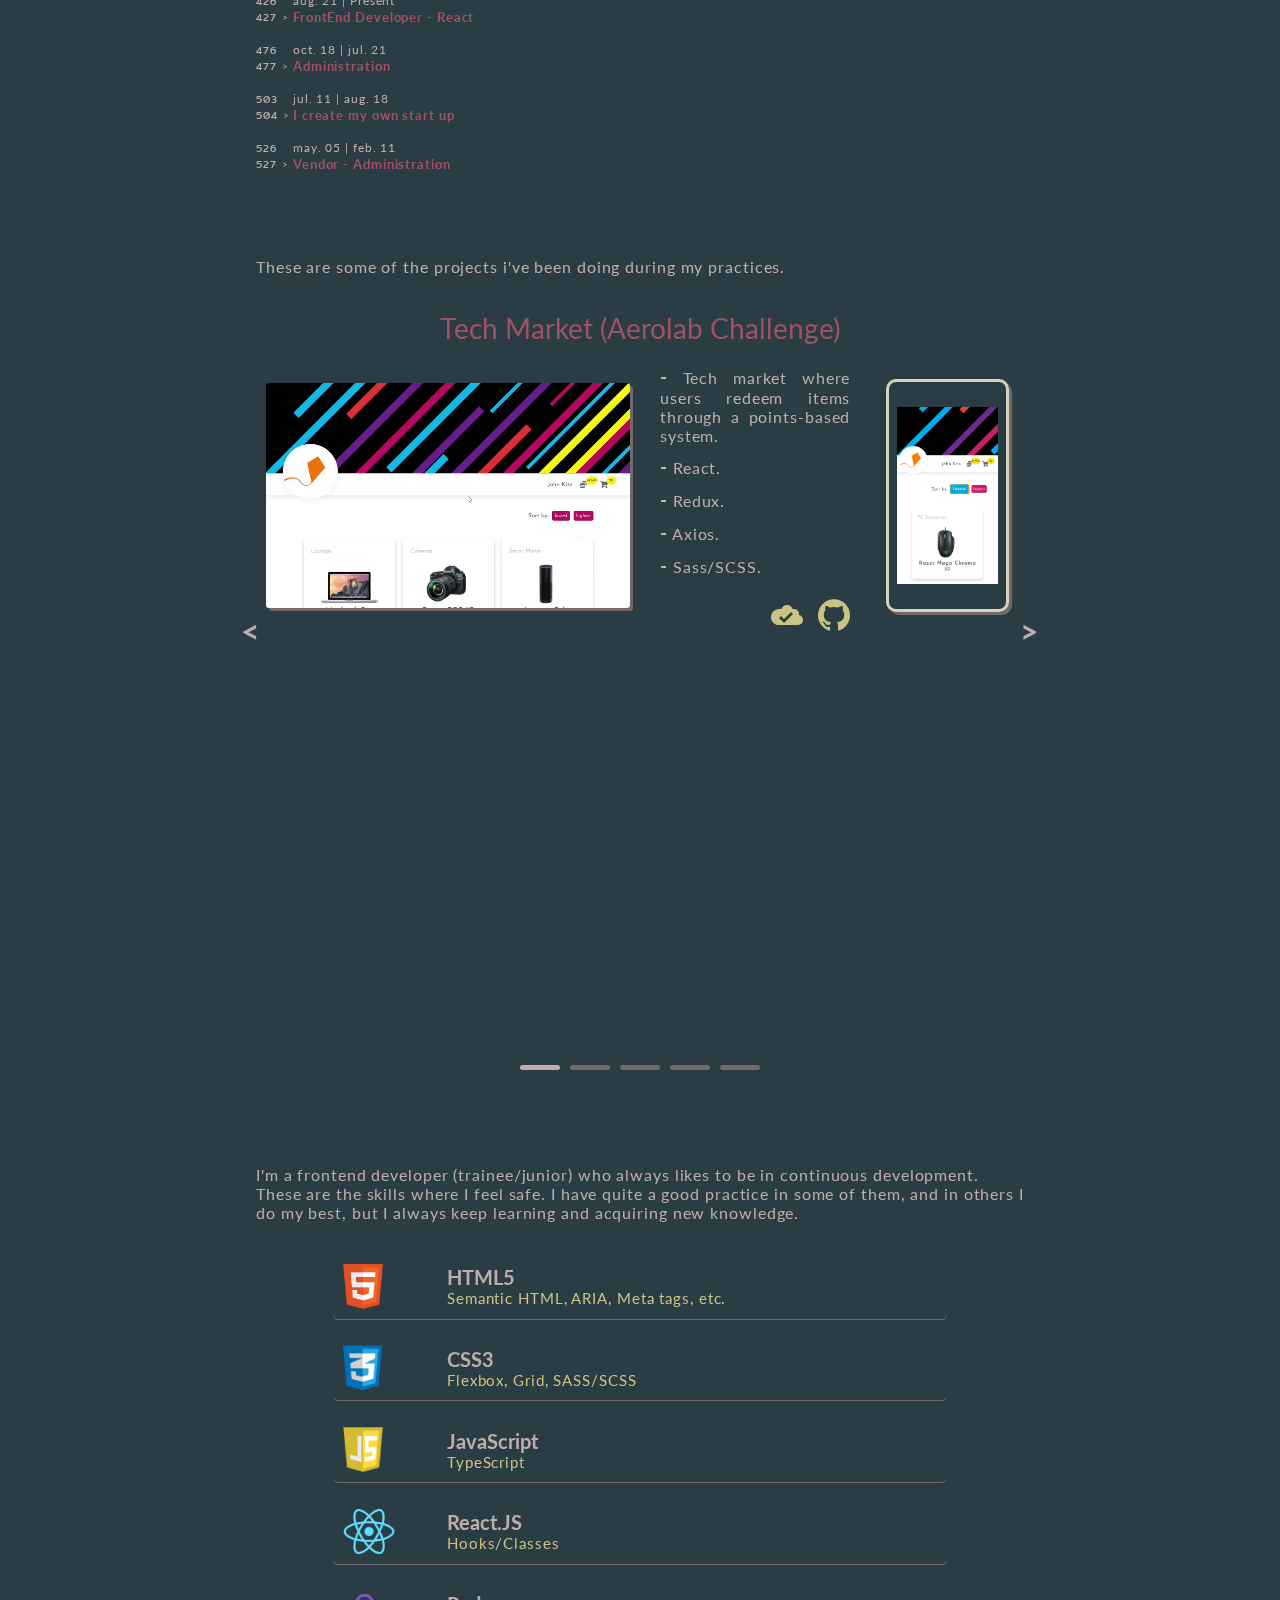
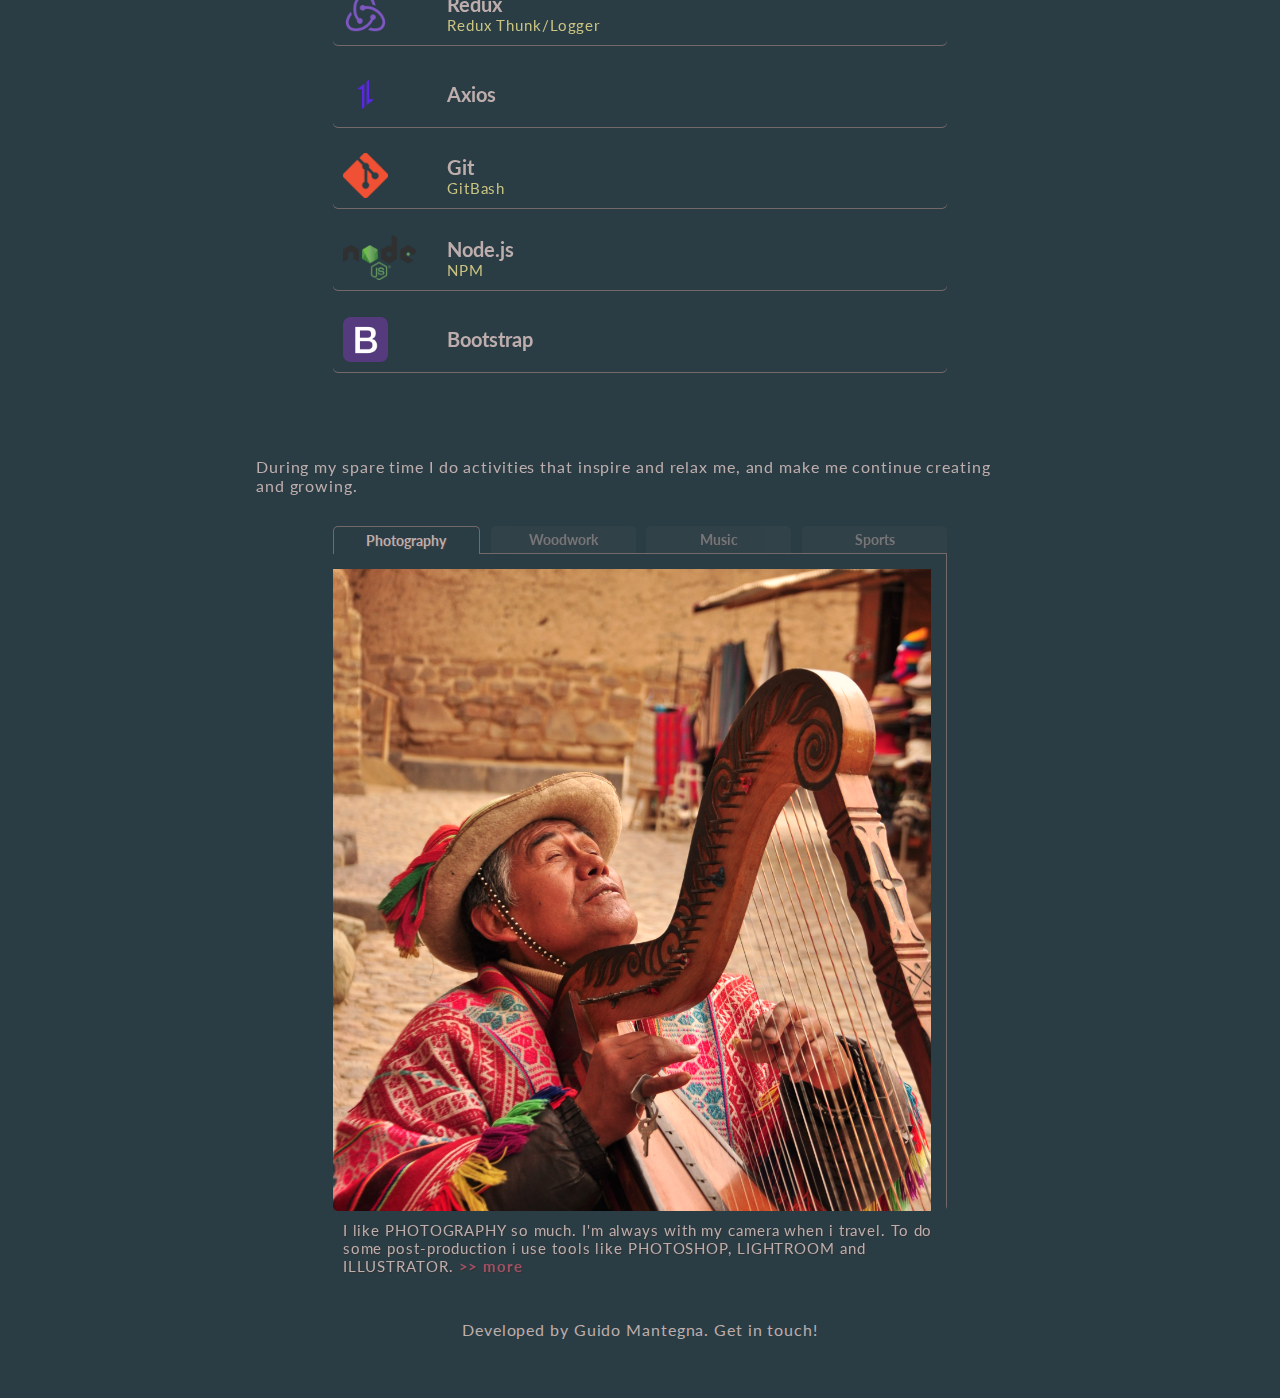
==== commit 5605ba37: "Adds Tech Market" ====
--- a/index.html
+++ b/index.html
@@ -152,7 +152,11 @@
 
         <div class="avatar">
             <p class="about-me">
-                After years working in enterprise administration, I started my own business. In the last two years, I've been learning web development and now I’m excited to join a project where I can apply what I learnt and continue learning new skills.
+                After years working in enterprise administration, 
+                I started my own business. 
+                In the last two years, I've been learning web development 
+                and now I’m part of a team where I work with popular React.js workflows 
+                and continue to learn new skills.
             </p>
         </div>         
         
@@ -219,8 +223,19 @@
         <h3 class="education-header"><div></div>experience</h3>
         <div class="education">
             <div class="education-date">
+                <span class="line-num">426</span>
+                <p>aug. 21 | Present</p>
+            </div>
+            <div class="education-title">
+                <span class="line-num">427 <label for="spread">></label></span>
+                <h6>FrontEnd Developer - React</h6>
+            </div>
+            <p class="education-brief">FEEDBACK SOFTWARE. - Maintenance and development of web applications using React.JS.</p>
+        </div>
+        <div class="education">
+            <div class="education-date">
                 <span class="line-num">476</span>
-                <p>oct. 18 | Present</p>
+                <p>oct. 18 | jul. 21</p>
             </div>
             <div class="education-title">
                 <span class="line-num">477 <label for="spread">></label></span>
@@ -270,8 +285,109 @@
 
                 <div class="work-item-container current-item">
 
-
-                    <h2 class="work-title">Market app with React.JS</h2>
+                    <h2 class="work-title">Tech Market (Aerolab Challenge)</h2>
+                    <video class="project-video" src="images/Aerolab Challenge.mp4" autoplay loop muted></video>
+                
+                    <div class="work-desc">                        
+                        <p><span class="hyphen">-</span> Tech market where users redeem items through a points-based system.</p>
+                        <p><span class="hyphen">-</span> React.</p>
+                        <p><span class="hyphen">-</span> Redux.</p>
+                        <p><span class="hyphen">-</span> Axios.</p>
+                        <p><span class="hyphen">-</span> Sass/SCSS.</p>
+                        <div class="work-links">
+                            <a href="https://aerolab-challenge-guidomantegna.vercel.app/" target="_blank"><i class="icon-cloud-check"></i></a>
+                            <a href="https://github.com/GuidoMantegna/Aerolab-Challenge" target="_blank"><i class="icon-github"></i></a>
+                        </div>
+                    </div>
+
+                    <img class="small-portrait" src="images/aerolab-challenge-small-portrait.png" alt="">
+                    
+                </div>
+
+                <div class="work-item-container work-item-next">
+                    
+                    <h2 class="work-title">Mercado Libre's Clone</h2>
+
+                    <video class="project-video" src="images/mercado-libre-clone.mp4" autoplay loop muted></video>
+                
+                    <div class="work-desc">
+                        <p><span class="hyphen">-</span> Builden with React.js and TypeScript.</p>
+                        <p><span class="hyphen">-</span> Rendered dynamically in the browser by React Router + useParamas Hook.</p>
+                        <p><span class="hyphen">-</span> All the information is retrieved by MELI's api</p>
+                        <p><span class="hyphen">-</span> 100% responsive (Bootstrap & Sass).</p>
+                        <div class="work-links">
+                            <a href="https://dynamic-routes.netlify.app/" target="_blank"><i class="icon-cloud-check"></i></a>
+                            <a href="https://github.com/GuidoMantegna/Dynamic-Routes" target="_blank"><i class="icon-github"></i></a>
+                        </div>
+                    </div>
+
+                    <img class="small-portrait" src="images/mercado-libre-clone-small-portrait.png" alt="">
+
+                </div>
+
+                <!-- <div class="work-item-container work-item-next">
+                    
+                    <h2 class="work-title">Mercado Libre's POC with Bootstrap</h2>
+
+                    <video class="project-video" src="images/mercado-libre.mp4" autoplay loop muted></video>
+                
+                    <div class="work-desc">
+                        <p><span class="hyphen">-</span> Design, dropdowns, burger menu and other stuff were made with Bootstrap tools.</p>
+                        <p><span class="hyphen">-</span> This page section is responsive from 385px viewport width.</p>
+                        <div class="work-links">
+                            <a href="https://bootstrap-project-ivory.vercel.app/" target="_blank"><i class="icon-cloud-check"></i></a>
+                            <a href="https://github.com/GuidoMantegna/Bootstrap-Project" target="_blank"><i class="icon-github"></i></a>
+                        </div>
+                    </div>
+
+                    <img class="small-portrait" src="images/mercado-libre-small-portrait.png" alt="">
+
+                </div> -->
+
+                <div class="work-item-container work-item-next">
+                    
+                    <h2 class="work-title">Purchases calculator</h2>
+
+                    <video class="project-video" src="images/clear-accounts.mp4" autoplay loop muted></video>
+                
+                    <div class="work-desc">
+                        <p><span class="hyphen">-</span> This app helps you to calculate and manage the expenses that you and your friends shared.</p>
+                        <p><span class="hyphen">-</span> Made with some TypeScript special tools: type aliases, interfaces, member visibility, tuples, explicit types, function signatures, etc.</p>
+                        <!-- <p><span class="hyphen">-</span> It is structured with modularizing code.</p> -->
+                        <div class="work-links">
+                            <a href="https://guidomantegna.github.io/Clear-Accounts/" target="_blank"><i class="icon-cloud-check"></i></a>
+                            <a href="https://github.com/GuidoMantegna/clear-accounts" target="_blank"><i class="icon-github"></i></a>
+                        </div>
+                    </div>
+
+                    <img class="small-portrait" src="images/clear-accounts-small-portrait.png" alt="">
+
+                </div>
+
+                <!-- <div class="work-item-container work-item-next">
+   
+                    <h2 class="work-title">30 Vanilla JS Challenge</h2>
+
+                    <div class="js-challenge">
+                        <video src="images/Stripe Follow.mp4" autoplay loop muted></video>
+                        <video src="images/CSS Variables + JS.mp4" autoplay loop muted></video>
+                    </div>
+
+                    <div class="work-desc">
+                        <p><span class="hyphen">-</span> This is the result of a 30 Day Vanilla JS Coding Challenge.</p>
+                        <p><span class="hyphen">-</span> Made with HTML5, CSS3 and all the tools from Vanilla JS (array methods | API fetch | local storage & indexed DB | DOM | speech recognition | canvas | and more).</p>
+                        <div class="work-links">
+                            <a href="https://github.com/GuidoMantegna/JS-Challenge" target="_blank"><i class="icon-github"></i></a>
+                        </div>
+                    </div>
+                    
+                    <video class="small-portrait" src="images/js-challenge-small-p.mp4" autoplay loop muted></video>
+
+                </div> -->
+
+                <div class="work-item-container work-item-next">
+
+                    <h2 class="work-title">Food Market</h2>
                     
                     <video class="project-video" src="images/Full Fridge.mp4" autoplay loop muted></video>
                 
@@ -287,66 +403,6 @@
                     </div>
                 
                     <img class="small-portrait" src="images/full-fridge-small-portrait.png" alt="">
-
-                </div>
-
-                <div class="work-item-container work-item-next">
-                    
-                    <h2 class="work-title">Mercado Libre's POC with Bootstrap</h2>
-
-                    <video class="project-video" src="images/mercado-libre.mp4" autoplay loop muted></video>
-                
-                    <div class="work-desc">
-                        <p><span class="hyphen">-</span> Design, dropdowns, burger menu and other stuff were made with Bootstrap tools.</p>
-                        <p><span class="hyphen">-</span> This page section is responsive from 385px viewport width.</p>
-                        <div class="work-links">
-                            <a href="https://bootstrap-project-ivory.vercel.app/" target="_blank"><i class="icon-cloud-check"></i></a>
-                            <a href="https://github.com/GuidoMantegna/Bootstrap-Project" target="_blank"><i class="icon-github"></i></a>
-                        </div>
-                    </div>
-
-                    <img class="small-portrait" src="images/mercado-libre-small-portrait.png" alt="">
-
-                </div>
-
-                <div class="work-item-container work-item-next">
-                    
-                    <h2 class="work-title">Purchases calculator with TypeScript</h2>
-
-                    <video class="project-video" src="images/clear-accounts.mp4" autoplay loop muted></video>
-                
-                    <div class="work-desc">
-                        <p><span class="hyphen">-</span> This app helps you to calculate and manage the expenses that you and your friends shared.</p>
-                        <p><span class="hyphen">-</span> Made with some TypeScript special tools: type aliases, interfaces, member visibility, tuples, explicit types, function signatures, etc.</p>
-                        <!-- <p><span class="hyphen">-</span> It is structured with modularizing code.</p> -->
-                        <div class="work-links">
-                            <a href="https://guidomantegna.github.io/Clear-Accounts/" target="_blank"><i class="icon-cloud-check"></i></a>
-                            <a href="https://github.com/GuidoMantegna/clear-accounts" target="_blank"><i class="icon-github"></i></a>
-                        </div>
-                    </div>
-
-                    <img class="small-portrait" src="images/clear-accounts-small-portrait.png" alt="">
-
-                </div>
-
-                <div class="work-item-container work-item-next">
-   
-                    <h2 class="work-title">30 Vanilla JS Challenge</h2>
-
-                    <div class="js-challenge">
-                        <video src="images/Stripe Follow.mp4" autoplay loop muted></video>
-                        <video src="images/CSS Variables + JS.mp4" autoplay loop muted></video>
-                    </div>
-
-                    <div class="work-desc">
-                        <p><span class="hyphen">-</span> This is the result of a 30 Day Vanilla JS Coding Challenge.</p>
-                        <p><span class="hyphen">-</span> Made with HTML5, CSS3 and all the tools from Vanilla JS (array methods | API fetch | local storage & indexed DB | DOM | speech recognition | canvas | and more).</p>
-                        <div class="work-links">
-                            <a href="https://github.com/GuidoMantegna/JS-Challenge" target="_blank"><i class="icon-github"></i></a>
-                        </div>
-                    </div>
-                    
-                    <video class="small-portrait" src="images/js-challenge-small-p.mp4" autoplay loop muted></video>
 
                 </div>
 
@@ -393,49 +449,63 @@
             </div>
 
             <div class="skill-item">
-                <img class="skill-logo" src="images/html.png" alt="">
+                <img class="skill-logo" src="images/html.png" alt="HTML">
                 <div class="skill-desc">
                     <h6>HTML5</h6>
                     <p>Semantic HTML, ARIA, Meta tags, etc.</p>
                 </div>
             </div>
             <div class="skill-item">
-                <img class="skill-logo" src="images/css.png" alt="">
+                <img class="skill-logo" src="images/css.png" alt="CSS">
                 <div class="skill-desc">
                     <h6>CSS3</h6>
                     <p>Flexbox, Grid, SASS/SCSS</p>
                 </div>
             </div>
             <div class="skill-item">
-                <img class="skill-logo" src="images/js.png" alt="">
+                <img class="skill-logo" src="images/js.png" alt="JavaScript">
                 <div class="skill-desc">
                     <h6>JavaScript</h6>
                     <p>TypeScript</p>
                 </div>
             </div>
             <div class="skill-item">
-                <img class="skill-logo" src="images/react.png" alt="">
+                <img class="skill-logo" src="images/react.png" alt="REACT">
                 <div class="skill-desc">
                     <h6>React.JS</h6>
                     <p>Hooks/Classes</p>
                 </div>
             </div>
             <div class="skill-item">
-                <img class="skill-logo" src="images/git.png" alt="">
+                <img class="skill-logo" src="images/redux.png" alt="REDUX">
+                <div class="skill-desc">
+                    <h6>Redux</h6>
+                    <p>Redux Thunk/Logger</p>
+                </div>
+            </div>
+            <div class="skill-item">
+                <img class="skill-logo" src="images/axios.png" alt="AXIOS">
+                <div class="skill-desc">
+                    <h6>Axios</h6>
+                    <!-- <p></p> -->
+                </div>
+            </div>
+            <div class="skill-item">
+                <img class="skill-logo" src="images/git.png" alt="GIT">
                 <div class="skill-desc">
                     <h6>Git</h6>
                     <p>GitBash</p>
                 </div>
             </div>
             <div class="skill-item">
-                <img class="skill-logo" src="images/node.png" alt="">
+                <img class="skill-logo" src="images/node.png" alt="NODE">
                 <div class="skill-desc">
                     <h6>Node.js</h6>
                     <p>NPM</p>
                 </div>
             </div>
             <div class="skill-item">
-                <img class="skill-logo" src="images/bootstrap.png" alt="">
+                <img class="skill-logo" src="images/bootstrap.png" alt="Bootstrap">
                 <div class="skill-desc">
                     <h6>Bootstrap</h6>
                     <p></p>
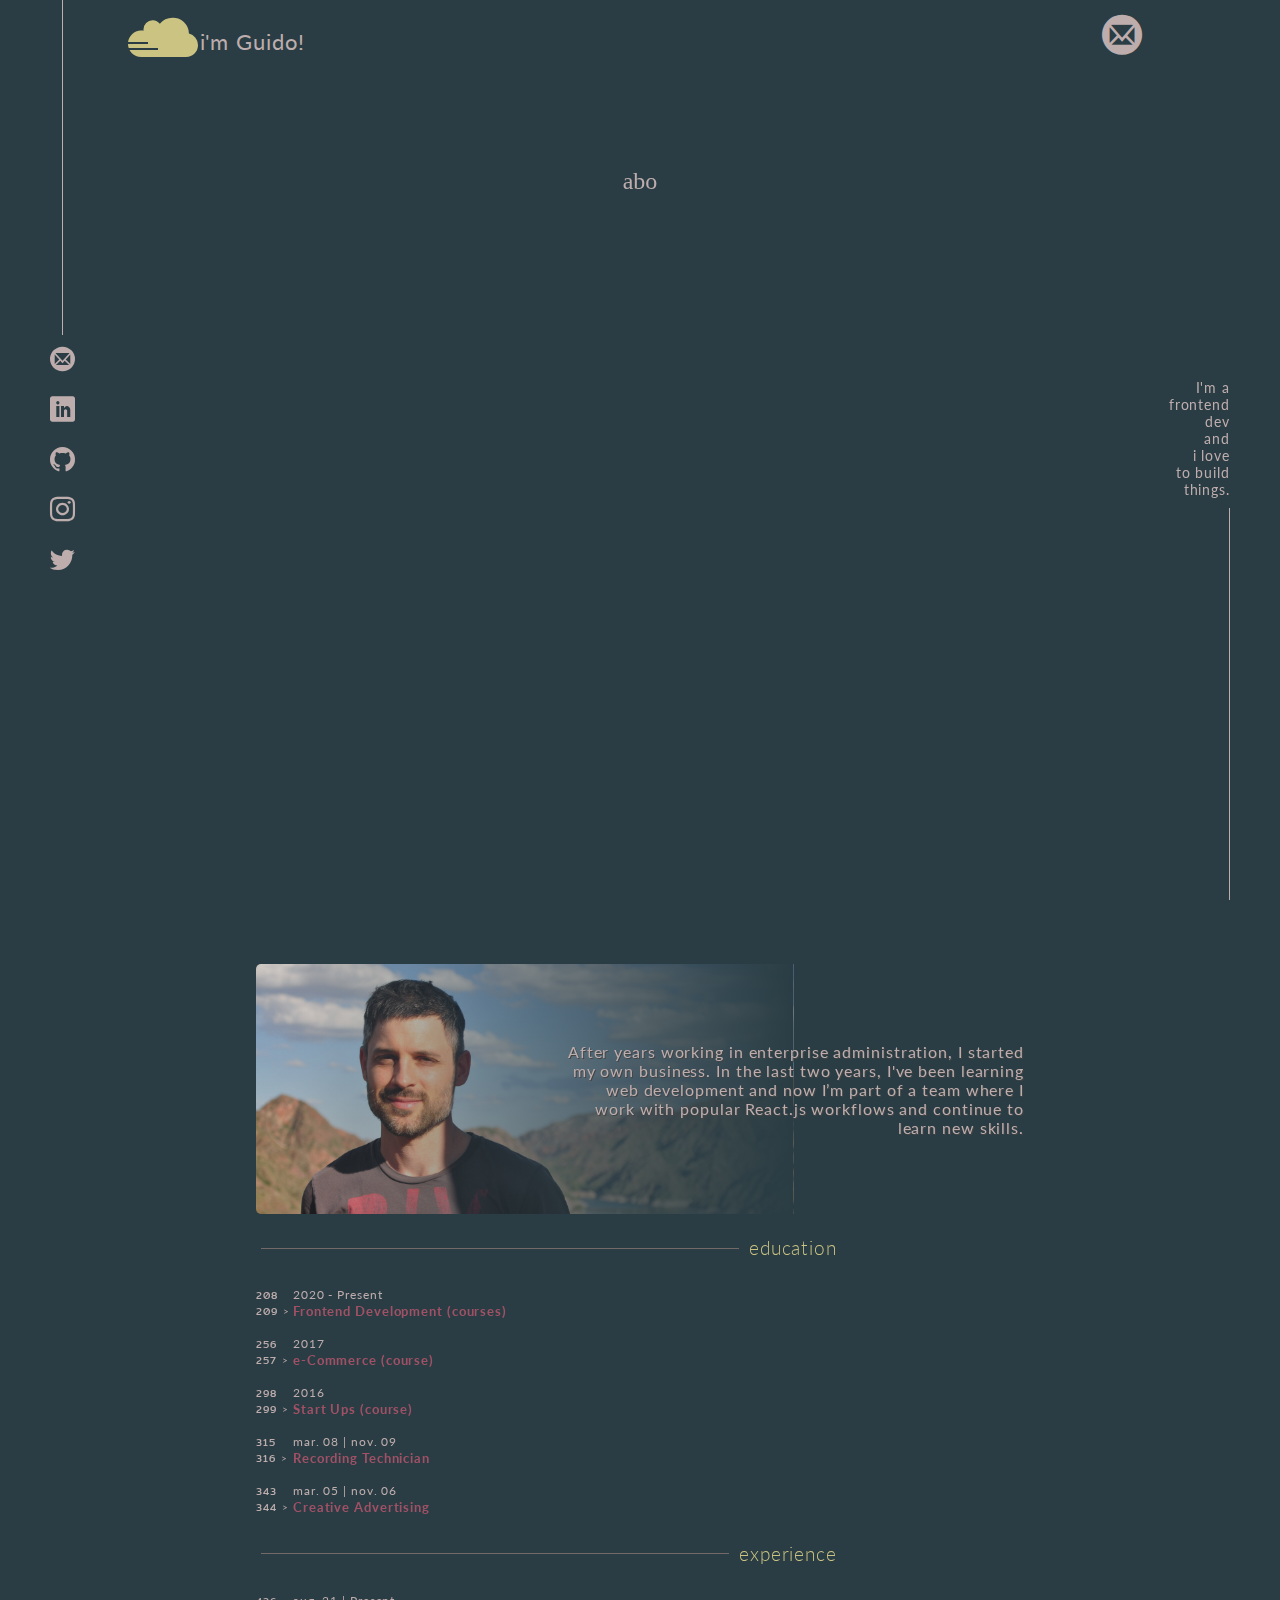
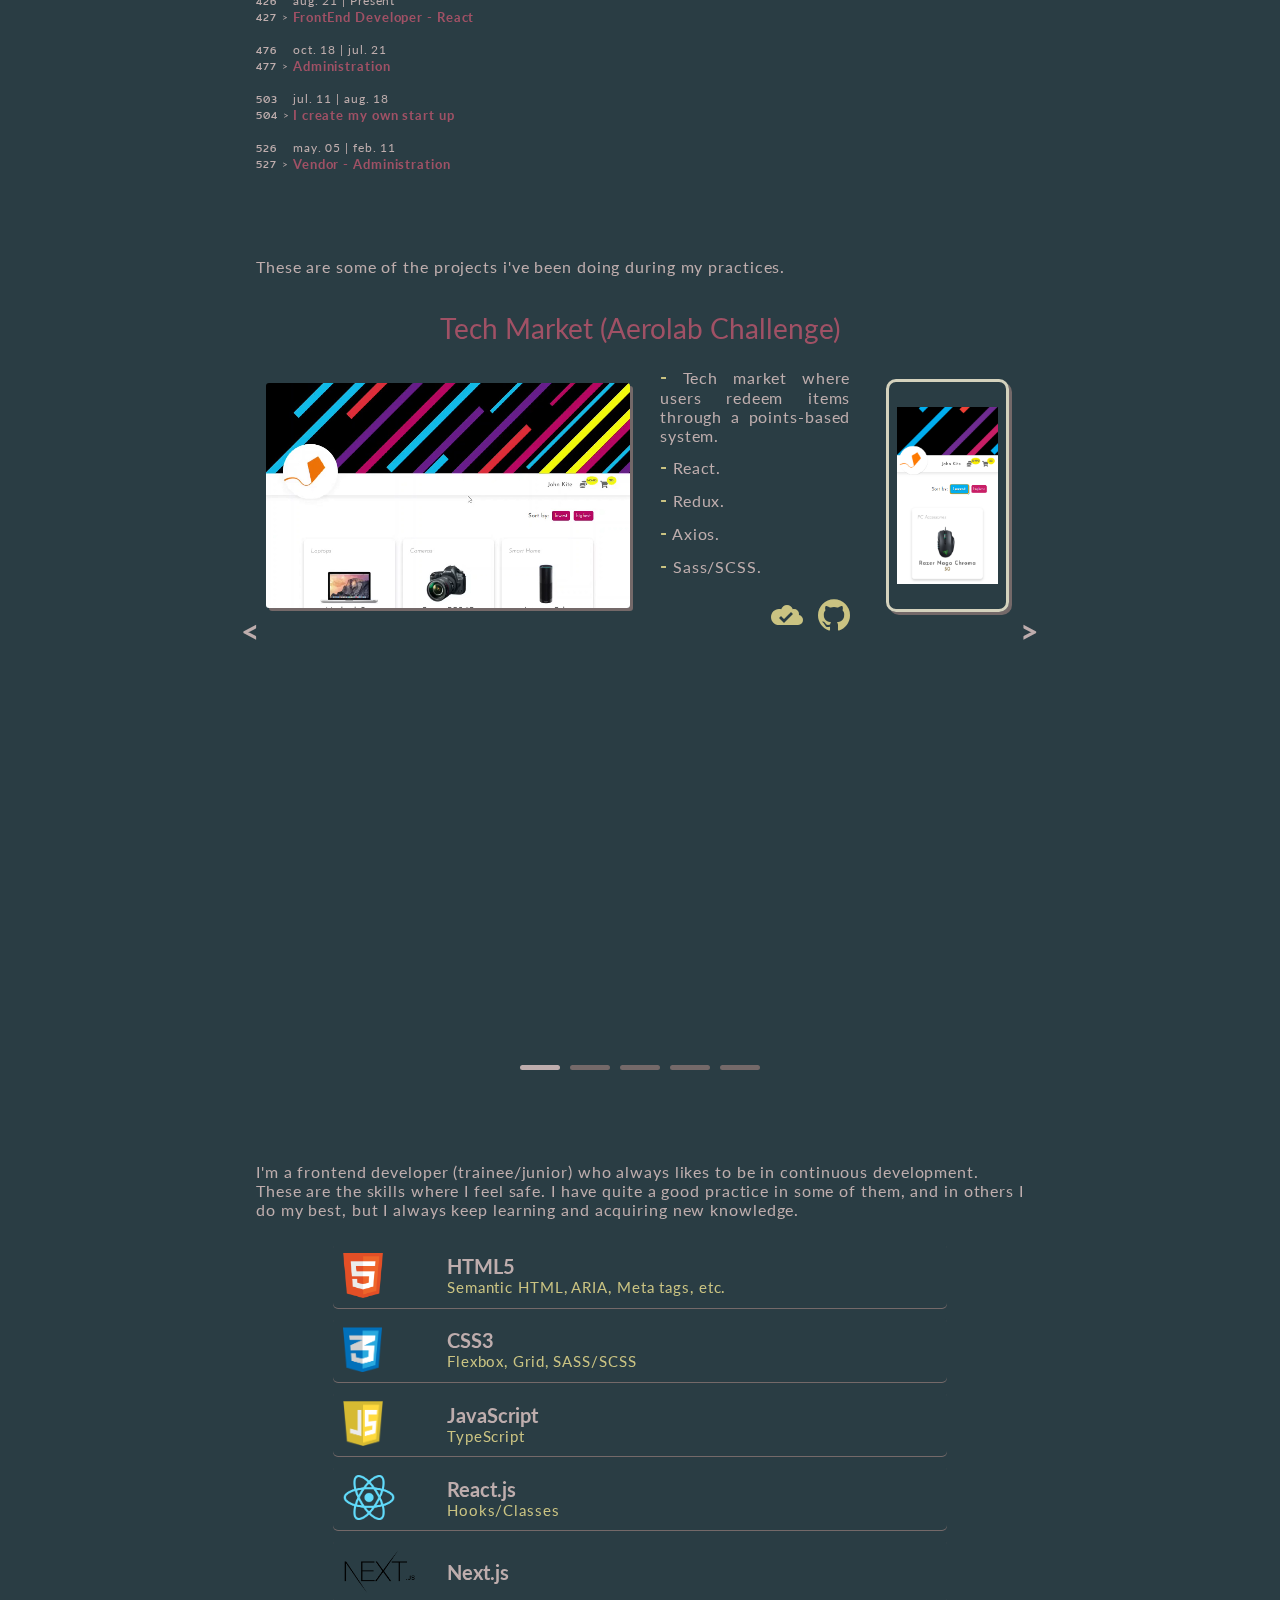
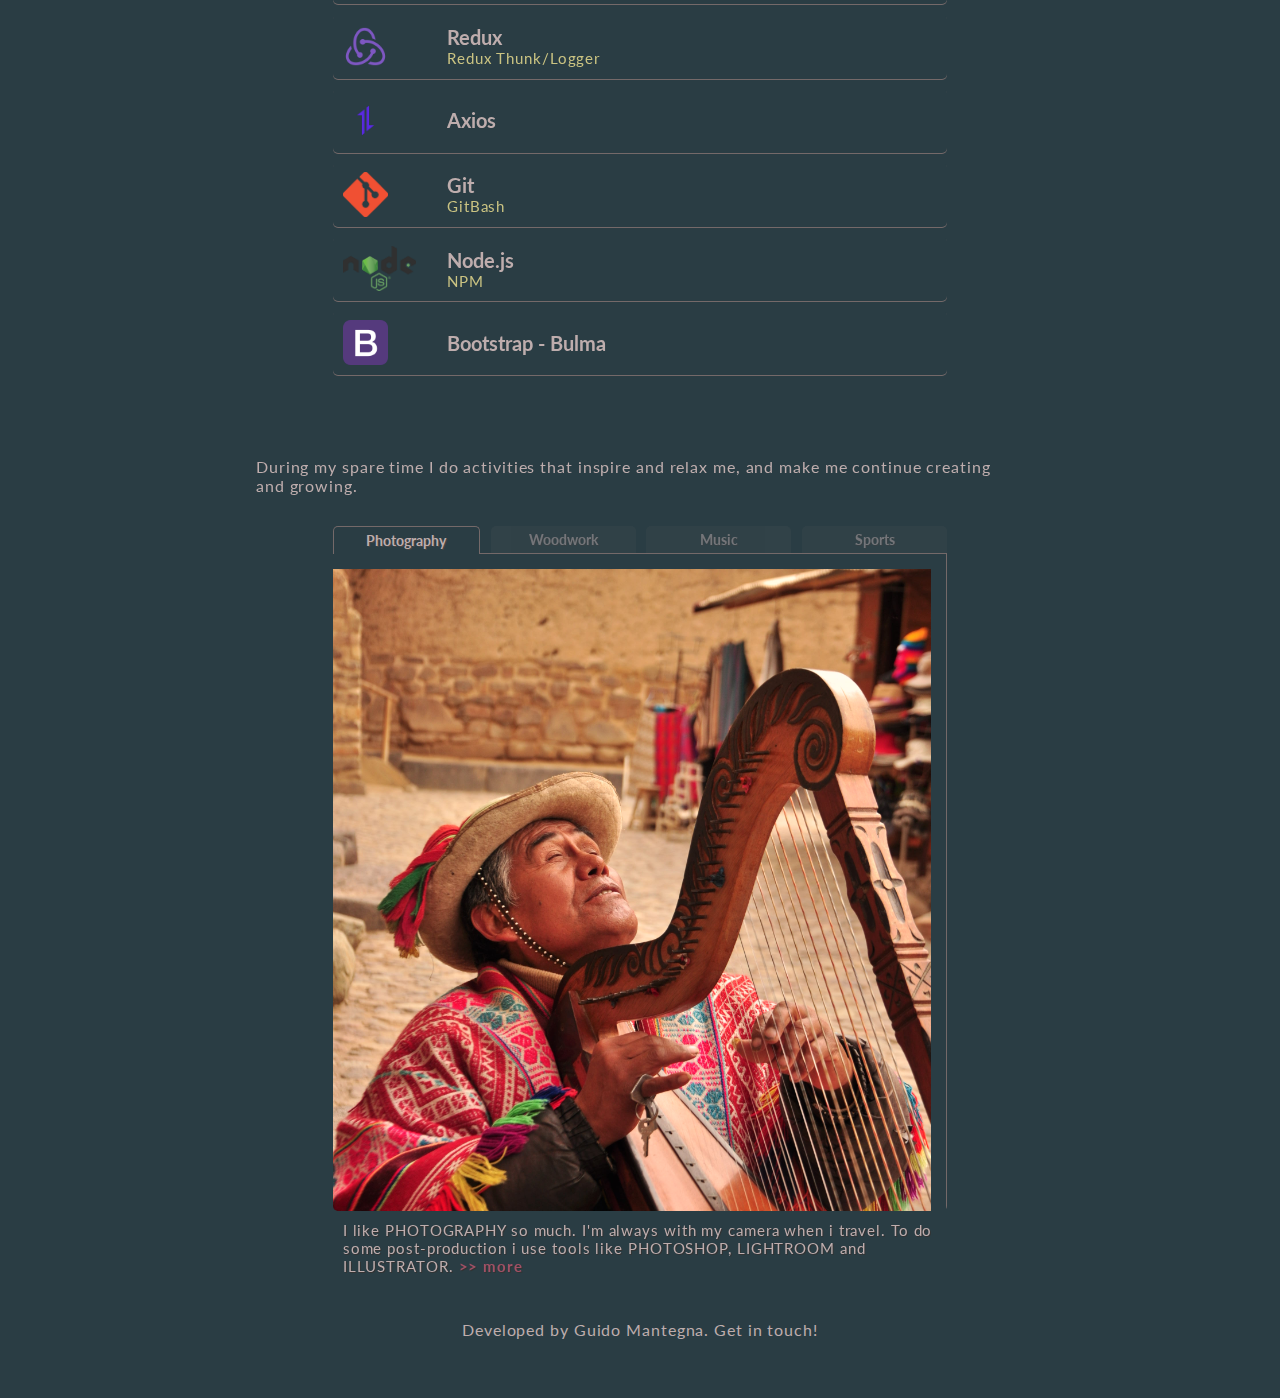
==== commit 0e0ebcff: "Adds Blackbox Vision challenge" ====
--- a/index.html
+++ b/index.html
@@ -230,7 +230,7 @@
                 <span class="line-num">427 <label for="spread">></label></span>
                 <h6>FrontEnd Developer - React</h6>
             </div>
-            <p class="education-brief">FEEDBACK SOFTWARE. - Maintenance and development of web applications using React.JS.</p>
+            <p class="education-brief"><a href="https://callao.io/">CALLAO</a> - Maintenance and development of web applications using React.JS.</p>
         </div>
         <div class="education">
             <div class="education-date">
@@ -344,7 +344,7 @@
 
                 </div> -->
 
-                <div class="work-item-container work-item-next">
+                <!-- <div class="work-item-container work-item-next">
                     
                     <h2 class="work-title">Purchases calculator</h2>
 
@@ -353,7 +353,6 @@
                     <div class="work-desc">
                         <p><span class="hyphen">-</span> This app helps you to calculate and manage the expenses that you and your friends shared.</p>
                         <p><span class="hyphen">-</span> Made with some TypeScript special tools: type aliases, interfaces, member visibility, tuples, explicit types, function signatures, etc.</p>
-                        <!-- <p><span class="hyphen">-</span> It is structured with modularizing code.</p> -->
                         <div class="work-links">
                             <a href="https://guidomantegna.github.io/Clear-Accounts/" target="_blank"><i class="icon-cloud-check"></i></a>
                             <a href="https://github.com/GuidoMantegna/clear-accounts" target="_blank"><i class="icon-github"></i></a>
@@ -361,6 +360,25 @@
                     </div>
 
                     <img class="small-portrait" src="images/clear-accounts-small-portrait.png" alt="">
+
+                </div> -->
+
+                <div class="work-item-container work-item-next">
+                    
+                    <h2 class="work-title">Blackbox Vision Challenge</h2>
+
+                    <video class="project-video" src="images/blackbox-vision-challenge.mp4" autoplay loop muted></video>
+                
+                    <div class="work-desc">
+                        <p><span class="hyphen">-</span> A trivia game with different topics for questions and multiple or boolean choices for answers.</p>
+                        <p><span class="hyphen">-</span> Next | TypeScript | Sass</p>
+                        <div class="work-links">
+                            <a href="https://blackbox-vision-challenge-one.vercel.app/" target="_blank"><i class="icon-cloud-check"></i></a>
+                            <a href="https://github.com/GuidoMantegna/blackbox-vision-challenge" target="_blank"><i class="icon-github"></i></a>
+                        </div>
+                    </div>
+
+                    <img class="small-portrait" src="images/blackbox-vision-small-portrait.png" alt="">
 
                 </div>
 
@@ -472,8 +490,15 @@
             <div class="skill-item">
                 <img class="skill-logo" src="images/react.png" alt="REACT">
                 <div class="skill-desc">
-                    <h6>React.JS</h6>
+                    <h6>React.js</h6>
                     <p>Hooks/Classes</p>
+                </div>
+            </div>
+            <div class="skill-item">
+                <img class="skill-logo" src="images/nextjs.png" alt="NEXT">
+                <div class="skill-desc">
+                    <h6>Next.js</h6>
+                    <!-- <p>Hooks/Classes</p> -->
                 </div>
             </div>
             <div class="skill-item">
@@ -507,7 +532,7 @@
             <div class="skill-item">
                 <img class="skill-logo" src="images/bootstrap.png" alt="Bootstrap">
                 <div class="skill-desc">
-                    <h6>Bootstrap</h6>
+                    <h6>Bootstrap - Bulma</h6>
                     <p></p>
                 </div>
             </div>
